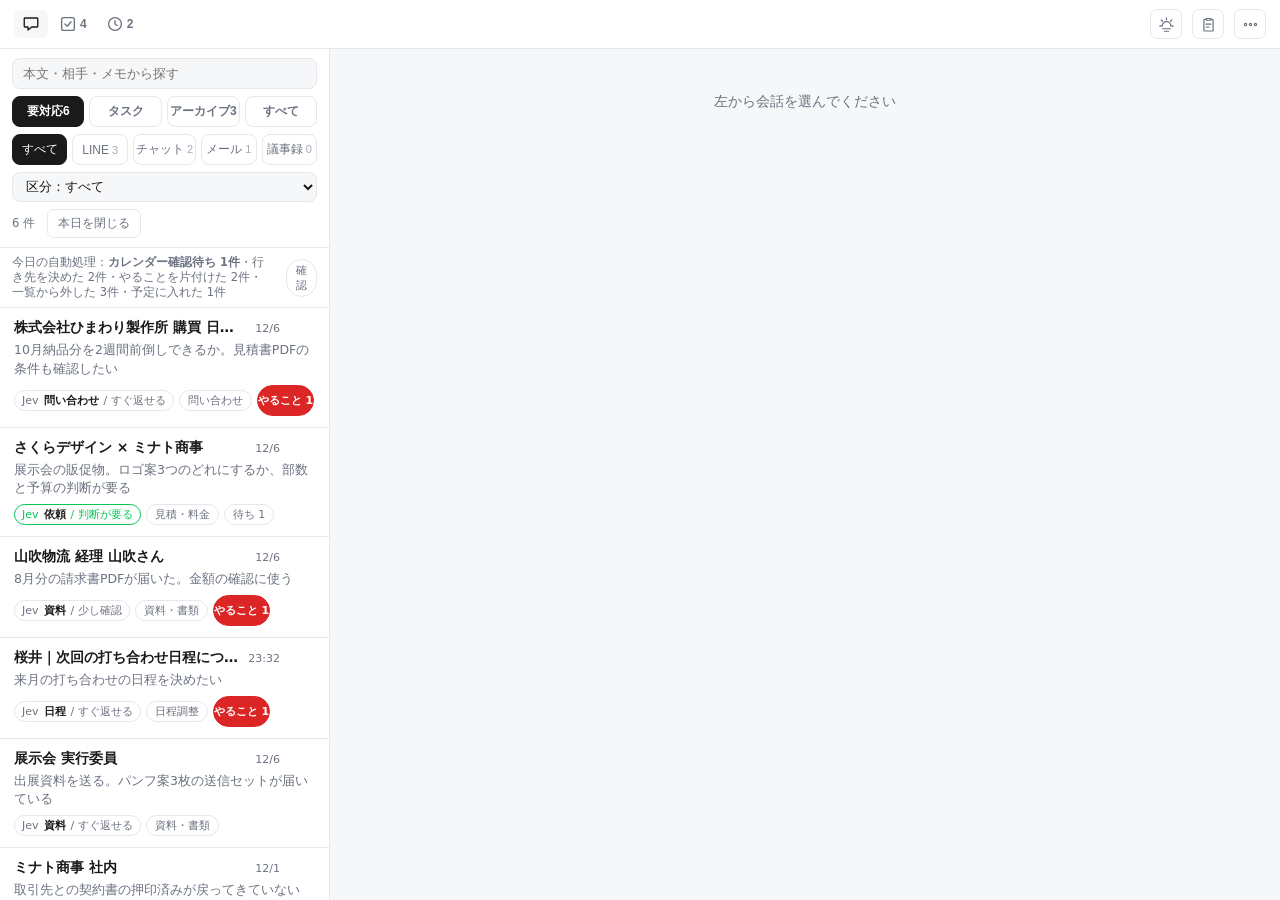
==== demo/index.html @ 034a71b0 "これほし LP：初版（AI時代の連絡大爆発／あるある／3つの動作／カスタマイズ／価格／公式LINE） Co-Authored-By: Claude Fable 5.1 <noreply@anthrop" ====
<!doctype html>
<html lang="ja"><head>
<meta charset="utf-8"><meta name="viewport" content="width=device-width,initial-scale=1">
<title>受信箱（見本・架空のデータ）</title>
<style>
  :root {
    color-scheme: light;
    --bg:#f6f7f9; --card:#fff; --fg:#1a1a1a; --muted:#6b7280; --line:#e5e7eb;
    --accent:#06c755; --warn:#dc2626; --in:#fff; --out:#dcf7c5;
  }
  @media (prefers-color-scheme: never-xyz) {
    :root { --bg:#16181d; --card:#1e2128; --fg:#e8eaed; --muted:#9aa0a6; --line:#2e323a;
            --in:#2a2e36; --out:#2c4a30; }
  }
  * { box-sizing:border-box; }
  body { margin:0; height:100dvh; display:flex; flex-direction:column; overflow:hidden;
         background:var(--bg); color:var(--fg);
         font-family:system-ui,-apple-system,"Hiragino Kaku Gothic ProN","Yu Gothic UI",sans-serif; font-size:14px; }

  header { display:flex; align-items:center; gap:10px; padding:9px 14px; border-bottom:1px solid var(--line);
           background:var(--card); flex-shrink:0; }
  header h1 { font-size:15px; margin:0; font-weight:700; }
  header nav { display:flex; gap:3px; }
  header nav button { border:0; background:transparent; color:var(--muted); padding:5px 8px; border-radius:7px;
                      cursor:pointer; font-size:12px; font-weight:700; display:inline-flex; align-items:center; gap:3px; }
  header nav button svg { width:18px; height:18px; fill:none; stroke:currentColor; stroke-width:1.8;
                          stroke-linecap:round; stroke-linejoin:round; }
  header nav .navn:empty { display:none; }
  header nav button.on { background:var(--bg); color:var(--fg); }
  header .sp { flex:1; }
  .mini { border:1px solid var(--line); background:transparent; color:var(--muted); padding:5px 10px;
          border-radius:7px; cursor:pointer; font-size:12px; }

  /* 見出しの並び。幅が足りないと文字が縦積みになって読めなくなるので、
     折り返しを止め、右側の道具はアイコンだけにしてある。名前は title で出る。 */
  header nav button, header > .mini { white-space:nowrap; flex-shrink:0; }
  .mini.ico { padding:0; width:32px; height:30px; display:inline-flex; align-items:center; justify-content:center; }
  .mini.ico svg { width:17px; height:17px; fill:none; stroke:currentColor;
                  stroke-width:1.7; stroke-linecap:round; stroke-linejoin:round; }
  .mini.ico:hover { color:var(--fg); border-color:var(--fg); }
  .mini.ico:disabled { opacity:.45; cursor:default; }
  .mini.ico.busy svg { animation:spin 1s linear infinite; }
  @keyframes spin { to { transform:rotate(360deg); } }

  /* minmax(0,1fr) にしないと、長いグループ名のぶんだけ右の列が広がり、
     送信ボタンが画面の外へ押し出される。1fr の既定は min-width:auto。 */
  main { flex:1; display:grid; grid-template-columns:330px minmax(0, 1fr); min-height:0; }
  @media (max-width:820px) {
    main { grid-template-columns:1fr; }
    main.viewing #list { display:none; }
    main:not(.viewing) #detail { display:none; }
  }

  #list { border-right:1px solid var(--line); overflow-y:auto; background:var(--card); }
  .filters { padding:9px 12px; border-bottom:1px solid var(--line); position:sticky; top:0;
             background:var(--card); z-index:2; }
  .states { display:flex; gap:5px; }
  .states button { flex:1; border:1px solid var(--line); background:transparent; color:var(--muted);
                   font-size:12px; padding:6px 2px; border-radius:8px; cursor:pointer; font-weight:600;
                   white-space:nowrap; }
  .states button.on { background:var(--fg); color:var(--card); border-color:var(--fg); }
  /* 経路の絞り込み。LINEを見たいときにメールが挟まらないように。
     0件の経路は出さない。押せるのに何も起きないボタンは邪魔なだけ。 */
  .states.chan { margin-top:7px; }
  .states.chan button { font-weight:500; font-size:12px; }
  .states.chan button .n { opacity:.6; margin-left:3px; font-size:11px; }
  .filters input.q { width:100%; margin-bottom:7px; padding:7px 10px; font-size:13px;
                     border:1px solid var(--line); border-radius:8px;
                     background:var(--bg); color:var(--fg); }
  /* 探した結果。会話ではなく「見つかった行」を並べる。
     どの会話の、いつの発言かが分かれば、あとは開けばよい。 */
  .hit { padding:9px 12px; border-bottom:1px solid var(--line); cursor:pointer; }
  .hit:hover { background:var(--bg); }
  .hit .top { display:flex; gap:8px; align-items:baseline; }
  .hit .top b { font-size:13px; flex:1; overflow:hidden; text-overflow:ellipsis; white-space:nowrap; }
  .hit .top .when { color:var(--muted); font-size:11px; flex-shrink:0; }
  .hit .body { color:var(--muted); font-size:12px; line-height:1.55; margin-top:3px;
               display:-webkit-box; -webkit-line-clamp:2; -webkit-box-orient:vertical; overflow:hidden; }
  .hit mark { background:var(--warn); color:#fff; border-radius:3px; padding:0 2px; }

  .filters select { width:100%; margin-top:7px; padding:6px 9px; font-size:12.5px; border:1px solid var(--line);
                    border-radius:8px; background:var(--bg); color:var(--fg); }
  .count { margin-top:7px; font-size:11.5px; color:var(--muted); }

  .thread { padding:11px 14px; border-bottom:1px solid var(--line); cursor:pointer; }
  .thread:hover { background:var(--bg); }
  .thread.on { background:var(--bg); box-shadow:inset 3px 0 0 var(--accent); }
  .thread .top { display:flex; align-items:baseline; gap:8px; }
  .alias { font-size:10px; color:var(--muted); border:1px solid var(--line); border-radius:4px; padding:0 3px; margin-left:5px; }
  .thread .name { font-weight:700; flex:1; overflow:hidden; text-overflow:ellipsis; white-space:nowrap; }
  .thread .when { color:var(--muted); font-size:11px; flex-shrink:0; }
  .thread .sum { color:var(--muted); margin-top:3px; font-size:12.5px; line-height:1.5;
                 display:-webkit-box; -webkit-line-clamp:2; -webkit-box-orient:vertical; overflow:hidden; }
  .thread .tags { display:flex; gap:5px; margin-top:6px; align-items:center; flex-wrap:wrap; }
  .tag { font-size:11px; padding:2px 8px; border-radius:99px; border:1px solid var(--line); color:var(--muted);
         white-space:nowrap; flex-shrink:0; }
  .tag.task { background:var(--warn); color:#fff; border-color:var(--warn); font-weight:700; }
  .tag.who { color:var(--fg); border-color:var(--accent); }
  .gf { position:relative; display:inline-block; }
  .gfbox { position:absolute; z-index:30; top:100%; left:0; margin-top:4px; width:320px; max-width:80vw;
           background:var(--card); border:1px solid var(--line); border-radius:8px;
           box-shadow:0 6px 20px rgba(0,0,0,.14); padding:8px; }
  .gfbox input[type=text] { width:100%; margin-bottom:6px; box-sizing:border-box; }
  .gflist { max-height:320px; overflow:auto; }
  .gfi { display:flex; gap:6px; align-items:center; padding:3px 2px; font-size:13px; cursor:pointer; }
  .gfi span:first-of-type { flex:1; min-width:0; overflow:hidden; text-overflow:ellipsis; white-space:nowrap; }
  .gfi .n { color:var(--muted); font-size:11px; }
  .gfall { border-bottom:1px solid var(--line); margin-bottom:4px; padding-bottom:6px; }
  .tag.done { opacity:.5; }

  #detail { display:flex; flex-direction:column; min-height:0; min-width:0; overflow:hidden; }
  .dhead { padding:9px 14px; border-bottom:1px solid var(--line); background:var(--card); display:flex;
           align-items:center; gap:9px; flex-shrink:0; }
  .dhead .back { display:none; }
  @media (max-width:820px) { .dhead .back { display:block; } }
  /* flex の子は既定で中身より狭くならない。min-width:0 がないと ellipsis が効かない。 */
  .dhead b { font-size:15px; overflow:hidden; text-overflow:ellipsis; white-space:nowrap;
             min-width:0; flex:0 1 auto; }
  .dhead .sp { flex:1; }

  #msgs { flex:1; overflow-y:auto; padding:16px; display:flex; flex-direction:column; gap:9px; }
  .msg { max-width:min(560px, 80%); padding:9px 13px; border-radius:14px; line-height:1.65; white-space:pre-wrap;
         font-size:var(--msgfs, 15px);
         word-break:break-word; }
  .msg.in { background:var(--in); border:1px solid var(--line); align-self:flex-start; border-bottom-left-radius:4px; }
  .msg.out { background:var(--out); align-self:flex-end; border-bottom-right-radius:4px; }
  .msg img { max-width:100%; border-radius:8px; display:block; margin-bottom:5px; }
  .meta { font-size:10.5px; color:var(--muted); margin-top:4px; }
  .filecard { display:flex; gap:7px; margin-top:7px; flex-wrap:wrap; }

  .sit { border-bottom:1px solid var(--line); background:var(--card); flex-shrink:0; }
  .sit > summary { list-style:none; cursor:pointer; display:flex; align-items:center; gap:8px; flex-wrap:nowrap;
                   padding:5px 14px; font-size:11.5px; color:var(--muted); overflow:hidden; white-space:nowrap; }
  .sit > summary::-webkit-details-marker { display:none; }
  .sit .sitk { font-weight:700; color:var(--fg); }
  .sit .sitv { overflow:hidden; text-overflow:ellipsis; }
  .sit .sitmore { margin-left:auto; color:var(--accent); }
  .sit[open] .sitmore { visibility:hidden; }
  .sit .routebar, .sit .leadbar, .sit .dest { border-top:1px solid var(--line); }
  .panel { border-top:1px solid var(--line); background:var(--card); padding:6px 12px;
           flex-shrink:0; min-width:0; }
  .tabs { display:flex; gap:2px; margin-bottom:5px; }
  .tabs button { border:0; background:transparent; color:var(--muted); font-size:12px; font-weight:600;
                 padding:3px 9px; border-radius:6px; cursor:pointer; }
  .tabs button.on { background:var(--bg); color:var(--fg); }

  textarea { width:100%; min-height:60px; padding:8px 10px; font-size:14px; font-family:inherit; resize:vertical;
             border:1px solid var(--line); border-radius:9px; background:var(--bg); color:var(--fg); line-height:1.65; }
  input[type=text] { flex:1; min-width:140px; padding:8px 11px; font-size:14px; border:1px solid var(--line);
                     border-radius:8px; background:var(--bg); color:var(--fg); }
  .row { display:flex; gap:7px; align-items:center; flex-wrap:wrap; }
  .row.main { margin-top:5px; }
  .row.main .sp { flex:1; }
  button.act { border:1px solid var(--line); background:var(--bg); color:var(--fg); padding:8px 13px;
               border-radius:8px; cursor:pointer; font-size:13px; font-weight:600; }
  button.act.on { background:var(--fg); color:var(--card); border-color:var(--fg); }
  button.go { background:var(--accent); color:#fff; border-color:var(--accent); }
  button.act:disabled { opacity:.5; cursor:default; }

  /* 返信の道具。文字で並べると本文欄が押し潰されるのでアイコンにする。
     送信だけは文字のまま残す。押すと取り消せない唯一のボタンなので、
     アイコンにして間違って押させるわけにはいかない。 */
  button.act.ico { padding:5px; width:30px; height:30px; display:inline-flex; align-items:center; justify-content:center; }
  button.act.ico svg { width:15px; height:15px; fill:none; stroke:currentColor;
                       stroke-width:1.7; stroke-linecap:round; stroke-linejoin:round; }
  button.act.ico.on svg { stroke:var(--card); }

  .drawer { display:none; margin-top:8px; padding:9px; border:1px solid var(--line); border-radius:9px;
            background:var(--bg); }
  .drawer.open { display:block; }
  .emoji { display:flex; gap:2px; flex-wrap:wrap; }
  .emoji button { border:0; background:transparent; font-size:20px; line-height:1; padding:4px 5px;
                  border-radius:6px; cursor:pointer; }
  .emoji button:hover { background:var(--card); }
  .keep { margin-top:9px; padding:9px 11px; border:1px solid var(--line); border-radius:9px;
          background:var(--bg); font-size:13px; }
  .keep b { display:block; margin-bottom:5px; }
  .keep .q { color:var(--muted); margin-bottom:7px; word-break:break-all; }
  .ask { position:fixed; inset:0; background:rgba(0,0,0,.45); display:flex;
         align-items:center; justify-content:center; padding:18px; z-index:60; }
  .askbox { background:var(--card); border:1px solid var(--line); border-radius:12px;
            padding:16px; max-width:420px; width:100%; }
  .askbox p { margin:0 0 13px; white-space:pre-wrap; line-height:1.6; }
  .askbox .row { justify-content:flex-end; }
  .askbox .fills { display:flex; flex-direction:column; gap:8px; margin:0 0 12px; }
  .askbox .fill { font-size:12px; color:var(--muted); display:flex; flex-direction:column; gap:3px; }
  .askbox .fill input { font-size:14px; padding:6px 8px; border:1px solid var(--line); border-radius:6px;
                        background:var(--bg); color:var(--fg); }
  .dg h3 { font-size:13px; color:var(--muted); margin:16px 0 7px; font-weight:600; }
  .dg .lead { font-size:15px; line-height:1.7; padding:12px 14px; border-radius:9px;
              background:var(--bg); border-left:3px solid var(--accent); }
  .dg .row2 { display:flex; gap:9px; align-items:flex-start; padding:8px 0;
              border-bottom:1px solid var(--line); }
  .dg .due { flex-shrink:0; font-size:11px; padding:1px 7px; border-radius:999px;
             border:1px solid var(--line); color:var(--muted); margin-top:2px; min-width:66px; text-align:center; }
  .dg .due.over { border-color:#d33; color:#d33; font-weight:600; }
  .dg .who { font-weight:600; }
  .dg .what { color:var(--muted); font-size:13px; }
  /* 振り分けの帯。タブを切り替えても見えるよう、やりとりの上に置く。
     Jevが何と見て、どのモデルで用意したのか（あるいは、なぜ用意しなかったのか）。 */
  .routebar { display:flex; align-items:center; gap:8px; flex-wrap:wrap;
              padding:7px 14px; border-bottom:1px solid var(--line);
              background:var(--card); font-size:11.5px; color:var(--muted); flex-shrink:0; }
  .routebar .arrow { opacity:.5; }

  .prep { margin:0 0 10px; padding:10px 12px; border:1px solid var(--line);
          border-left:3px solid var(--accent); border-radius:8px; background:var(--bg); font-size:13px; }
  .prep .head { font-size:11px; color:var(--muted); margin-bottom:6px; }
  /* 外から届いた送信セット。送る前に、全部がここで見える。 */
  .pset { margin:0 0 10px; padding:12px; border:2px solid var(--go, #06c755); border-radius:12px; background:var(--card); }
  .pset .head { font-weight:700; margin-bottom:2px; }
  .pset .sub { font-size:12px; color:var(--muted); margin-bottom:9px; }
  .pset .it { display:flex; gap:9px; align-items:flex-start; padding:8px 0; border-top:1px dashed var(--line); }
  .pset .no { flex:0 0 22px; height:22px; border-radius:50%; background:var(--line); display:grid; place-items:center; font-size:12px; font-weight:700; }
  .pset .it.sent { opacity:.55; } .pset .it.failed .no { background:#e5484d; color:#fff; }
  .pset .st { font-size:11px; color:var(--muted); margin-left:auto; white-space:nowrap; }
  .pset textarea { width:100%; min-height:96px; height:96px; }
  .pset .big { max-height:132px; max-width:100%; border-radius:8px; border:1px solid var(--line); display:block; }
  /* 返信の欄は中身に合わせて伸び、外側ははみ出しを切る。カードが画面より高いと
     下のファイルと送信ボタンが見えなくなるので、カードの中で流し、ボタンは下に貼り付ける。 */
  .pset { max-height:56vh; overflow-y:auto; padding-bottom:0; }
  .pset .files { display:flex; flex-wrap:wrap; gap:10px; padding:8px 0; border-top:1px dashed var(--line); }
  .pset .fi { width:104px; } .pset .fi.sent { opacity:.55; } .pset .fi.failed .no { background:#e5484d; color:#fff; }
  .pset .fi .cap { display:flex; align-items:center; gap:6px; margin-bottom:4px; }
  .pset .fi .sub { word-break:break-all; font-size:11px; }
  .pset .fi .doc { display:block; padding:14px 6px; border:1px solid var(--line); border-radius:8px; text-align:center; font-size:12px; }
  .pset .foot { display:flex; gap:9px; align-items:center; margin-top:4px; flex-wrap:wrap;
    position:sticky; bottom:0; background:var(--card); padding:9px 0 11px; border-top:1px solid var(--line); }
  .prep .plan { line-height:1.65; }
  .prep .fix { margin-top:7px; }
  .dest { padding:7px 14px 9px; border-bottom:1px solid var(--line); font-size:12.5px; }
  .dest .dhint { margin-bottom:6px; }
  .dest .why { color:var(--muted); margin-left:8px; }
  .dest .dbtns { display:flex; flex-wrap:wrap; gap:6px; }
  .dest .chip, .dform .chip { border:1px solid var(--line); background:var(--card); border-radius:14px;
                  padding:4px 11px; font-size:12px; cursor:pointer; }
  .dest .chip.on, .dform .chip.on { background:var(--fg); color:var(--card); border-color:var(--fg); }
  .dform:empty { display:none; }
  .dform { margin-top:8px; display:flex; flex-direction:column; gap:6px; }
  .dform .row { display:flex; flex-wrap:wrap; gap:6px; align-items:center; }
  .dform input[type=text] { flex:1; min-width:120px; }
  .subtabs { display:flex; flex-wrap:wrap; gap:6px; align-items:center; margin:2px 0 8px; }
  .subtabs .sp { flex:1; }
  .subtabs .chip, .task .chip { border:1px solid var(--line); background:var(--card); border-radius:14px;
                  padding:2px 10px; font-size:11.5px; cursor:pointer; }
  .subtabs .chip.on, .task .chip.on { background:var(--fg); color:var(--card); border-color:var(--fg); }
  .task > span .tag { display:inline-block; width:auto; margin-left:6px; }
  .task .nx { display:inline-flex; gap:6px; margin-left:8px; vertical-align:middle; }
  .task .nx select { padding:1px 4px; font-size:11.5px; }
  .load { margin:2px 0 6px; font-weight:600; }
  .load.over { color:#c62828; }
  .feat { display:flex; gap:10px; align-items:flex-start; padding:10px 0; border-bottom:1px solid var(--line); cursor:pointer; }
  .leadbar { display:flex; flex-wrap:wrap; align-items:center; gap:6px 9px; padding:6px 14px;
             font-size:12px; border-bottom:1px solid var(--line); }
  .leadbar .story { color:var(--muted); flex-basis:100%; }
  .leadbar.ask1 { background:#fff8e1; }
  .leadbar .chip { border:1px solid var(--line); background:var(--bg); border-radius:12px;
                   padding:2px 9px; font-size:11.5px; cursor:pointer; }
  .lnk { border:0; background:transparent; color:var(--accent); cursor:pointer;
         font-size:11.5px; padding:0; text-decoration:underline; }
  .prep .fix > button { border:0; background:transparent; color:var(--muted);
                        font-size:11.5px; cursor:pointer; padding:0; text-decoration:underline; }
  .prep .fixbox { display:none; margin-top:7px; }
  .prep .fixbox.open { display:block; }
  .prep .fixbox textarea { width:100%; min-height:56px; padding:7px 9px; font-size:13px;
                           border:1px solid var(--line); border-radius:8px;
                           background:var(--bg); color:var(--fg); font-family:inherit; line-height:1.6; }
  .prep .tk { display:flex; gap:7px; align-items:flex-start; margin-top:8px; }
  .prep .tk .by { flex-shrink:0; font-size:10px; padding:1px 6px; border-radius:999px;
                  border:1px solid var(--line); color:var(--muted); margin-top:2px; }
  .prep .tk .by.human { border-color:var(--accent); color:var(--accent); }
  .prep .tk .how { color:var(--muted); font-size:12px; }
  /* 判断が要る件の問い。答えると残るメモに入って、次からはその前提で書く。 */
  .ask { margin:0 0 10px; padding:10px 12px; border:1px solid var(--accent);
         border-radius:10px; background:var(--card); }
  .ask .head { font-size:11px; color:var(--accent); margin-bottom:8px; font-weight:700; }
  .ask .q { margin-top:9px; }
  .ask .q:first-of-type { margin-top:0; }
  .ask .q label { display:block; font-size:13px; line-height:1.6; }
  .ask .q .why { color:var(--muted); font-size:11.5px; margin-top:2px; }
  .ask .q input { width:100%; margin-top:5px; padding:6px 9px; font-size:13px;
                  border:1px solid var(--line); border-radius:7px;
                  background:var(--bg); color:var(--fg); }
  .ask .foot { margin-top:10px; display:flex; align-items:center; gap:9px; }
  .ask .foot .hint { margin:0; }
  /* 一覧から直接アーカイブする。会話を開かないと押せないのでは、
     溜まったものを片付けるのに使えない。 */
  .thread .arch { border:0; background:transparent; color:var(--muted); cursor:pointer;
                  padding:2px 4px; margin-left:4px; border-radius:6px; line-height:0;
                  opacity:0; transition:opacity .12s; flex-shrink:0; align-self:center; }
  .thread:hover .arch, .thread .arch:focus { opacity:.75; }
  .thread .arch:hover { opacity:1; background:var(--bg); color:var(--fg); }
  .thread .arch svg { width:15px; height:15px; fill:none; stroke:currentColor;
                      stroke-width:1.7; stroke-linecap:round; stroke-linejoin:round; }
  @media (hover: none) { .thread .arch { opacity:.6; } }
  /* 直され方から出てきた、きまりの候補。自動では入れない。 */
  .cand { border:1px solid var(--line); border-radius:10px; padding:10px 12px; margin-bottom:10px; }
  .cand .head { font-size:11px; color:var(--muted); margin-bottom:8px; font-weight:700; }
  .cand .r { display:flex; gap:9px; align-items:flex-start; padding:7px 0;
             border-top:1px solid var(--line); }
  .cand .r:first-of-type { border-top:0; }
  .cand .r .txt { flex:1; min-width:0; line-height:1.6; font-size:13px; }
  .cand .r .txt .why { color:var(--muted); font-size:11.5px; margin-top:2px; }
  /* 今日、自動で外したもの。隠した事実そのものを見せる場所。 */
  .quiet.warn { background:#fff4e5; color:#8a4b00; }
  .calnote { padding:5px 14px; font-size:12px; background:var(--card); border-bottom:1px solid var(--line); color:var(--muted); }
  .calnote b { color:var(--fg); }
  .quiet { padding:7px 12px; border-bottom:1px solid var(--line); background:var(--card);
           font-size:11.5px; color:var(--muted); display:flex; align-items:center; gap:8px; }
  .quiet button { border:1px solid var(--line); background:transparent; color:var(--muted);
                  font-size:11px; padding:3px 9px; border-radius:99px; cursor:pointer; }
  .quiet button:hover { color:var(--fg); border-color:var(--fg); }
  .qlist { padding:4px 12px 10px; border-bottom:1px solid var(--line); background:var(--card); }
  .qlist .q { display:flex; gap:8px; align-items:flex-start; padding:6px 0;
              border-top:1px solid var(--line); }
  .qlist .q:first-child { border-top:0; }
  .qlist .q .t { flex:1; min-width:0; font-size:12px; line-height:1.5; }
  .qlist .q .t b { font-weight:700; }
  .qlist .q .t span { color:var(--muted); display:block; overflow:hidden;
                      text-overflow:ellipsis; white-space:nowrap; }
  .jev { display:inline-flex; align-items:center; gap:5px; font-size:11px; padding:2px 7px;
         border-radius:999px; border:1px solid var(--line); color:var(--muted); }
  .jev b { color:var(--fg); font-weight:600; }
  .jev.heavy { border-color:var(--accent); color:var(--accent); }
  .thumb { max-height:56px; max-width:110px; border-radius:6px; border:1px solid var(--line);
           vertical-align:middle; margin-right:6px; }
  .pasting { outline:2px dashed var(--accent); outline-offset:2px; }
  .chips { display:flex; gap:5px; flex-wrap:wrap; align-items:center; }
  .chips button { border:1px solid var(--line); background:transparent; color:var(--muted); font-size:12px;
                  padding:3px 10px; border-radius:99px; cursor:pointer; }
  .chips button.on { background:var(--accent); color:#fff; border-color:var(--accent); }
  /* 送信セットのメンション。押すと緑になる（付いている）。色が変わらず押せていないように見えていた（2026-09-23） */
  .pset .chip { border:1px solid var(--line); background:var(--card); color:var(--muted); border-radius:14px;
                padding:3px 10px; font-size:12px; cursor:pointer; }
  .pset .chip.on { background:var(--accent); color:#fff; border-color:var(--accent); font-weight:700; }
  .lbl { font-size:11.5px; color:var(--muted); }

  .report { margin-top:8px; padding:9px 11px; border:1px solid var(--line); border-radius:9px;
             background:var(--card); font-size:13px; line-height:1.65; white-space:pre-wrap; display:none; }
  .report.show { display:block; }
  .opts { display:flex; flex-direction:column; gap:7px; margin-top:8px; }
  .opt { border:1px solid var(--line); border-radius:9px; padding:9px 11px; background:var(--card);
         cursor:pointer; }
  .opt:hover { border-color:var(--accent); }
  .opt .label { font-size:11.5px; font-weight:700; color:var(--accent); margin-bottom:4px; }
  .opt .text { font-size:13px; line-height:1.6; white-space:pre-wrap; color:var(--fg); }
  .tones { display:flex; gap:5px; flex-wrap:wrap; margin-top:7px; align-items:center; }
  .tones button { border:1px solid var(--line); background:transparent; color:var(--muted); font-size:12px;
                  padding:4px 11px; border-radius:99px; cursor:pointer; }
  .tones button:hover { border-color:var(--fg); color:var(--fg); }
  .tones button:disabled { opacity:.45; cursor:default; }
  .hint { color:var(--muted); font-size:11px; margin-top:4px; }
  .hint.oneline { white-space:nowrap; overflow:hidden; text-overflow:ellipsis; }
  .panel .row.main button.act:not(.ico) { padding:6px 11px; font-size:12.5px; }
  .empty { color:var(--muted); padding:44px 20px; text-align:center; }
  .task { display:flex; gap:9px; align-items:flex-start; padding:7px 0; border-bottom:1px solid var(--line); }
  .task.done span { text-decoration:line-through; color:var(--muted); }
  .task .x { margin-left:auto; border:0; background:transparent; color:var(--muted); cursor:pointer; font-size:15px; }
  .tasklist { max-height:210px; overflow-y:auto; }

  header h1, header nav button { white-space:nowrap; }
  #toast { position:fixed; left:50%; bottom:22px; transform:translateX(-50%); background:var(--fg);
           color:var(--card); padding:10px 16px; border-radius:10px; font-size:13px; display:none;
           align-items:center; gap:12px; z-index:50; box-shadow:0 4px 16px rgba(0,0,0,.2); max-width:90vw; }
  #toast.show { display:flex; }
  /* ヘッダーの「その他」。毎日使わないものはここへ（2026-09-23） */
  .more { position:relative; }
  .morebox { display:none; position:absolute; right:0; top:100%; margin-top:6px; z-index:40; min-width:230px;
             background:var(--card); border:1px solid var(--line); border-radius:10px; padding:6px;
             box-shadow:0 8px 24px rgba(0,0,0,.16); }
  .more.open .morebox { display:block; }
  .morebox .mini.ico { display:flex; width:100%; align-items:center; gap:10px; justify-content:flex-start;
                       border:0; background:transparent; padding:8px 10px; border-radius:8px; text-decoration:none; color:var(--fg); }
  .morebox .mini.ico:hover { background:var(--bg); }
  .qh { font-size:11px; color:var(--muted); font-weight:700; padding:8px 12px 2px; }
  .dmore > summary { list-style:none; cursor:pointer; font-size:12px; color:var(--muted); margin:4px 0; }
  .dmore > summary::-webkit-details-marker { display:none; }
  .morebox .mini.ico svg { flex-shrink:0; }
  .ml { font-size:13px; white-space:nowrap; }
  /* 会話の設定（事業・主担当・別名）。毎回変えるものではないので、たたむ */
  .thset { position:relative; }
  .thset > summary { list-style:none; cursor:pointer; }
  .thset > summary::-webkit-details-marker { display:none; }
  .thsetbox { position:absolute; right:0; top:100%; margin-top:6px; z-index:40; width:280px; max-width:85vw;
              background:var(--card); border:1px solid var(--line); border-radius:10px; padding:10px;
              box-shadow:0 8px 24px rgba(0,0,0,.16); display:flex; flex-direction:column; gap:8px; }
  .thsetbox label { font-size:12px; color:var(--muted); display:flex; flex-direction:column; gap:3px; }
  .thsetbox select, .thsetbox button { width:100%; }
  #toast button { border:0; background:transparent; color:var(--accent); font-weight:700; cursor:pointer;
                  font-size:13px; padding:0; }
</style>
<style id="demo-patch">
  /* 返信パネルの中にある「これが決まれば書けます」だけ、覆いの指定を打ち消す */
  #panelBody .ask { position:static; inset:auto; display:block; z-index:auto;
                    padding:10px 12px; background:var(--card); }
</style>
</head>
<body>
<header>
  <nav>
    <button id="tabInbox" class="on" title="やりとり" aria-label="やりとり">
      <svg viewBox="0 0 24 24"><path d="M20 4H4a1 1 0 0 0-1 1v10a1 1 0 0 0 1 1h4v4l5-4h7a1 1 0 0 0 1-1V5a1 1 0 0 0-1-1z"/></svg></button>
    <button id="tabTasks" title="やること（自分）" aria-label="やること">
      <svg viewBox="0 0 24 24"><rect x="3.5" y="3.5" width="17" height="17" rx="2.5"/><path d="m8 12 3 3 5-6"/></svg><span id="taskCount" class="navn"></span></button>
    <button id="tabWaits" title="やってもらうこと（相手待ち）" aria-label="やってもらうこと">
      <svg viewBox="0 0 24 24"><circle cx="12" cy="12" r="8.5"/><path d="M12 7.5V12l3 2"/></svg><span id="waitCount" class="navn"></span></button>
  </nav>
  <div class="sp"></div>
  <button class="mini ico" id="digest" title="今日のダイジェスト — 未対応・約束・期限を1枚にまとめる" aria-label="ダイジェスト">
    <svg viewBox="0 0 24 24"><path d="M12 2.5v2.5M4.6 5.6l1.8 1.8M2.5 14H5M19 14h2.5M17.6 7.4l1.8-1.8M6 14a6 6 0 0 1 12 0M6.5 18h11M9 21.5h6"/></svg></button>
  <button class="mini ico" id="paste" title="貼って下書き — 繋いでいないチャネルの本文から案を作る" aria-label="貼って下書き">
    <svg viewBox="0 0 24 24"><path d="M9 3.5h6v2.5H9z"/><path d="M15 4.8h2.5a1 1 0 0 1 1 1v14.4a1 1 0 0 1-1 1H6.5a1 1 0 0 1-1-1V5.8a1 1 0 0 1 1-1H9"/><path d="M8.5 11.5h7M8.5 15.5h4.5"/></svg></button>
  <div class="more" id="more">
  <button class="mini ico" id="moreBtn" title="その他（取り込み・設定・接続確認）" aria-label="その他">
    <svg viewBox="0 0 24 24"><circle cx="5" cy="12" r="1.6"/><circle cx="12" cy="12" r="1.6"/><circle cx="19" cy="12" r="1.6"/></svg></button>
  <div class="morebox" id="moreBox">
  <button class="mini ico" id="gsweep" title="メール・議事録をいま取りに行く（返していないメールと、新しい議事録）" aria-label="メール・議事録">
    <svg viewBox="0 0 24 24"><path d="M3 6.5h18v11H3z"/><path d="m3 7.5 9 6 9-6"/></svg><span class="ml">メール・議事録をいま取り込む</span></button>
  <button class="mini ico" id="sweep" title="チャットワークをいま巡回する（自分宛てのTOに返していないもの）" aria-label="CW巡回">
    <svg viewBox="0 0 24 24"><path d="M20 4H4a1 1 0 0 0-1 1v9a1 1 0 0 0 1 1h3v4.5L12.5 15H20a1 1 0 0 0 1-1V5a1 1 0 0 0-1-1z"/><path d="M7.5 9.5h9"/></svg><span class="ml">チャットワークをいま巡回</span></button>
  <button class="mini ico" id="houseNote" title="きまり — 書き方の作法（共通と事業ごと）" aria-label="きまり">
    <svg viewBox="0 0 24 24"><path d="M4.5 5A2.5 2.5 0 0 1 7 2.5h12.5v16H7A2.5 2.5 0 0 0 4.5 21z"/><path d="M8 7h8M8 11h6"/></svg><span class="ml">きまり（書き方）</span></button>
  <button class="mini ico" id="accounts" title="事業 — 受信箱の仕切りと、それぞれの文面" aria-label="事業">
    <svg viewBox="0 0 24 24"><path d="M3 21h18"/><path d="M5.5 21V5a1 1 0 0 1 1-1h6a1 1 0 0 1 1 1v16"/><path d="M13.5 21V10.5h4a1 1 0 0 1 1 1V21"/><path d="M8 8h2M8 12h2M8 16h2"/></svg><span class="ml">事業</span></button>
  <button class="mini ico" id="featuresBtn" title="機能 — 使う機能を選ぶ（保留・まとめ処理など）" aria-label="機能">
    <svg viewBox="0 0 24 24"><path d="M4 6h10M18 6h2M4 12h4M12 12h8M4 18h12M20 18h0"/><circle cx="16" cy="6" r="2"/><circle cx="10" cy="12" r="2"/><circle cx="18" cy="18" r="2"/></svg><span class="ml">機能</span></button>
  <button class="mini ico" id="fontBtn" title="やりとりの文字の大きさ（押すたびに5段階で切り替え）" aria-label="文字の大きさ">
    <svg viewBox="0 0 24 24"><path d="M3 19 8 6l5 13M4.8 14.5h6.4"/><path d="M14.5 19l3.5-9 3.5 9M15.6 16.2h4.8"/></svg><span class="ml">文字の大きさ</span></button>
  <button class="mini ico" id="selftest" title="接続確認 — LINE・Claude・チャットワーク・Googleが繋がっているか" aria-label="接続確認">
    <svg viewBox="0 0 24 24"><path d="M3 12h4l2.5-7 4.5 14 2.5-7h4.5"/></svg><span class="ml">接続確認</span></button>
  <a href="/inbox/logout" class="mini ico" title="ログアウト" aria-label="ログアウト">
    <svg viewBox="0 0 24 24"><path d="M9.5 21H5.5a2 2 0 0 1-2-2V5a2 2 0 0 1 2-2h4"/><path d="m16 16.5 4.5-4.5L16 7.5"/><path d="M20.5 12h-11"/></svg><span class="ml">ログアウト</span></a>
  </div></div>
</header>

<main id="main">
  <section id="list">
    <div class="filters">
      <input type="search" class="q" id="q" placeholder="本文・相手・メモから探す">
      <div class="states" id="states"></div>
      <div class="states chan" id="channels"></div>
      <select id="account" style="display:none"></select>
      <select id="category"></select>
      <div class="count" id="count"></div>
    </div>
    <div class="quiet warn" id="healthbar" style="display:none"></div>
    <div class="quiet" id="autobar" style="display:none"></div>
    <div class="qlist" id="autolist" style="display:none"></div>
    <div id="threads"></div>
  </section>
  <section id="detail"><div class="empty">左から会話を選んでください</div></section>
</main>

<div id="toast"><span id="toastText"></span><button id="toastAct" style="display:none"></button></div>

<script src="demo-data.js"></script>
<script src="demo-stub.js"></script>
<script>
var CFG = {"owner":"湊","aliases":[],"staff":["内田 千尋"]};
// 本人（とその別名）かどうか。担当の候補から外すのに使う。
function isMe(name) {
  if (!name) return false;
  if (CFG.owner && name.indexOf(CFG.owner) >= 0) return true;
  return CFG.aliases.indexOf(name) >= 0;
}
var $ = function (s, r) { return (r || document).querySelector(s); };
var state = { threads: [], tasks: [], categories: [], tones: [], accounts: [], account: "",
              status: "todo", taskSide: "mine", category: "", channel: "", current: null, hits: null,
              tab: "inbox", panel: "reply", drawer: "" };

function esc(s) {
  return String(s == null ? "" : s).replace(/[&<>"']/g, function (c) {
    return { "&": "&amp;", "<": "&lt;", ">": "&gt;", '"': "&quot;", "'": "&#39;" }[c];
  });
}
function when(ms) {
  var d = new Date(ms), now = new Date();
  return d.toDateString() === now.toDateString()
    ? d.toLocaleTimeString("ja-JP", { hour: "2-digit", minute: "2-digit" })
    : d.toLocaleDateString("ja-JP", { month: "numeric", day: "numeric" });
}

var toastTimer = null;
function toast(text, actionLabel, action) {
  $("#toastText").textContent = text;
  var b = $("#toastAct");
  if (actionLabel) {
    b.textContent = actionLabel; b.style.display = "";
    b.onclick = function () { hideToast(); action(); };
  } else { b.style.display = "none"; }
  $("#toast").classList.add("show");
  clearTimeout(toastTimer);
  toastTimer = setTimeout(hideToast, actionLabel ? 8000 : 3000);
}
function hideToast() { $("#toast").classList.remove("show"); }

// 通信の失敗をここで受け止める。投げっぱなしにすると、呼んだ側の
// 「ボタンを元に戻す」処理まで届かず、押せないまま固まる。実際に固まった。
// 失敗は必ず { error } として返し、null は返さない。
// 確認は画面の中で出す。ブラウザ標準の confirm はこの枠だと表示されず、
// 黙って「いいえ」になる。それで送信が何も起きないまま止まった。
function ask(msg, okLabel) {
  return new Promise(function (resolve) {
    var w = document.createElement("div");
    w.className = "ask";
    w.innerHTML = '<div class="askbox"><p></p><div class="row">'
      + '<button class="act" data-no>やめる</button>'
      + '<button class="act go" data-yes></button></div></div>';
    w.querySelector("p").textContent = msg;
    w.querySelector("[data-yes]").textContent = okLabel || "このまま進める";
    w.onclick = function (ev) {
      if (ev.target.closest("[data-yes]")) { w.remove(); resolve(true); }
      else if (ev.target.closest("[data-no]") || ev.target === w) { w.remove(); resolve(false); }
    };
    document.body.appendChild(w);
    w.querySelector("[data-yes]").focus();
  });
}

// 空欄を聞いて埋める画面（2026-09-23）。
// ［〇月〇日］のような未記入は、送る直前にここで聞く。止めて戻らせるより早い。
// fields: [{ label, value }]。やめたら null、埋めたら値の配列を返す。
function askFill(msg, fields, okLabel) {
  return new Promise(function (resolve) {
    var w = document.createElement("div");
    w.className = "ask";
    w.innerHTML = '<div class="askbox"><p></p><div class="fills"></div><div class="row">'
      + '<button class="act" data-no>やめる</button>'
      + '<button class="act go" data-yes></button></div></div>';
    w.querySelector("p").textContent = msg;
    w.querySelector("[data-yes]").textContent = okLabel || "埋めて進む";
    var box = w.querySelector(".fills");
    fields.forEach(function (f, i) {
      var lab = document.createElement("label");
      lab.className = "fill";
      lab.textContent = f.label;
      var inp = document.createElement("input");
      inp.type = "text";
      inp.value = f.value || "";
      inp.dataset.i = String(i);
      lab.appendChild(inp);
      box.appendChild(lab);
    });
    function done(ok) {
      var vals = ok ? Array.prototype.map.call(box.querySelectorAll("input"), function (x) { return x.value; }) : null;
      w.remove(); resolve(vals);
    }
    w.onclick = function (ev) {
      if (ev.target.closest("[data-yes]")) done(true);
      else if (ev.target.closest("[data-no]") || ev.target === w) done(false);
    };
    w.addEventListener("keydown", function (ev) {
      if (ev.key === "Enter" && !ev.shiftKey) { ev.preventDefault(); done(true); }
      if (ev.key === "Escape") done(false);
    });
    document.body.appendChild(w);
    var first = box.querySelector("input");
    if (first) first.focus();
  });
}

// 本文の［ ］を順に聞いて埋める。やめたら null。空で進めた欄は［ ］を消す。
async function fillHoles(text) {
  var holes = text.match(/［[^］]*］/g);
  if (!holes) return text;
  var uniq = holes.filter(function (h, i) { return holes.indexOf(h) === i; });
  var vals = await askFill("まだ埋まっていないところがあります。中身を入れてください。"
    + String.fromCharCode(10) + "空のまま進めると、その［ ］は消します。",
    uniq.map(function (h) { return { label: h.slice(1, -1) || "（空欄）", value: "" }; }), "埋めて進む");
  if (!vals) return null;
  var out = text;
  uniq.forEach(function (h, i) { out = out.split(h).join(vals[i].trim()); });
  return out;
}

async function api(path, opts) {
  var o = opts || {};
  o.headers = Object.assign({ "Content-Type": "application/json" }, o.headers || {});
  var r;
  try {
    r = await fetch("/inbox/api" + path, o);
  } catch (e) {
    return { error: "通信できませんでした。電波かネットワークを確かめて、もう一度押してください。" };
  }
  if (r.status === 401) { location.href = "/inbox"; return null; }
  try {
    return await r.json();
  } catch (e) {
    return { error: "サーバーの応答を読めませんでした（" + r.status + "）。もう一度お試しください。" };
  }
}

async function loadList() {
  var d = await api("/threads");
  if (!d || d.error) return;
  state.threads = d.threads; state.tasks = d.tasks; state.categories = d.categories;
  state.tones = d.tones || [];
  state.accounts = d.accounts || [];
  state.features = d.features || {};
  // 見出しの数は自分がやることだけ。やってもらうことまで数えると、自分の残りが分からない。
  var mineN = d.tasks.filter(function (k) { return k.side !== "theirs"; }).length;
  $("#taskCount").textContent = String(mineN);
  var waitN = d.tasks.length - mineN;
  $("#waitCount").textContent = String(waitN);
  renderFilters(); renderList(); renderQuiet(); renderCalBar(); renderOpsBar(); renderHealth();
}

/**
 * 今日、自動で外したものを件数で出す。
 *
 * 自動で隠す以上、何件隠したかが見えていないと、間違って隠しても気づけない。
 * 開けば相手と抜粋が並び、押せば要対応に戻る。
 */
// 取り込みが止まっていないか。静かな日と、止まった日を区別するため（2026-09-23）。
async function renderHealth() {
  var bar = $("#healthbar");
  if (!bar) return;
  var d = await api("/health");
  var warn = (d && d.warn) || [];
  if (!warn.length) { bar.style.display = "none"; return; }
  bar.style.display = "";
  bar.innerHTML = "<span>⚠ " + warn.map(esc).join(" ／ ") + "</span>";
}

// 今日の自動処理。AIが自分で決めたこと・外したことを1本の帯にまとめる（2026-09-23）。
// 別々の帯が3本並んでいて読まれなかった。自動でやるなら、やった事実が見えていないと間違いに気づけない。
// 種類ごとの件数は開かなくても見せ、中で1件ずつ取り消せる。取り込みの異常（healthbar）とは混ぜない。
var OPKIND = { close: "完了にした", move: "やってもらうことへ移した", revise: "書き直した" };
var DESTNAME = { noreply: "返信不要", mine: "自分がやる", assign: "振る", wait: "相手待ち" };
state.auto = { quiet: [], ops: [], cal: [], asks: [], dest: [] };
state.autoOpen = false;
// 自動でカレンダーに入れたもの。入れた事実が見えていないと、間違いに気づけない。
var CAL = null;
async function loadCal() {
  var d = await api("/calendar/auto");
  CAL = (d && d.entries) || [];
  return CAL;
}
function calWhen(e) {
  var wd = "日月火水木金土";
  var d = new Date(e.start + ":00+09:00");
  return (d.getMonth() + 1) + "/" + d.getDate() + "(" + wd.charAt(d.getDay()) + ") "
    + e.start.slice(11, 16) + "〜" + e.end.slice(11, 16);
}
async function undoCal(eventId) {
  if (!(await ask("カレンダーからこの予定を取り消しますか？", "取り消す"))) return;
  var r = await api("/calendar/auto/undo", { method: "POST", body: JSON.stringify({ eventId: eventId }) });
  if (!r || r.error) { toast((r && r.error) || "取り消せませんでした"); return; }
  toast("カレンダーから取り消しました");
  await loadCal(); renderCalBar();
  var n = $("#calNote"); if (n) n.innerHTML = "";
}
var autoTimer = null;
function renderAutoAll() {
  // 一覧を読み直すたびに何度も呼ばれるので、まとめて1回にする。
  clearTimeout(autoTimer);
  autoTimer = setTimeout(fetchAuto, 60);
}
function renderQuiet() { renderAutoAll(); }
function renderOpsBar() { renderAutoAll(); }
function renderCalBar() { renderAutoAll(); }
async function fetchAuto() {
  var day = 24 * 3600000;
  var res = await Promise.all([
    api("/quieted"), api("/task-ops"), loadCal(), api("/calendar/asks"), api("/auto-dest")
  ]);
  state.auto = {
    quiet: (res[0] && res[0].threads) || [],
    ops: ((res[1] && res[1].ops) || []).filter(function (o) { return !o.undone && Date.now() - o.at < day; }),
    cal: (res[2] || []).filter(function (e) { return !e.undone && Date.now() - e.at < 3 * day; }),
    asks: (res[3] && res[3].asks) || [],
    dest: ((res[4] && res[4].ops) || []).filter(function (o) { return !o.undone && Date.now() - o.at < day; })
  };
  drawAuto();
}
function drawAuto() {
  var bar = $("#autobar"), list = $("#autolist");
  if (!bar) return;
  var A = state.auto;
  var parts = [];
  if (A.asks.length) parts.push("<b>カレンダー確認待ち " + A.asks.length + "件</b>");
  if (A.dest.length) parts.push("行き先を決めた " + A.dest.length + "件");
  if (A.ops.length) parts.push("やることを片付けた " + A.ops.length + "件");
  if (A.quiet.length) parts.push("一覧から外した " + A.quiet.length + "件");
  if (A.cal.length) parts.push("予定に入れた " + A.cal.length + "件");
  if (state.status !== "todo" || !parts.length) { bar.style.display = "none"; list.style.display = "none"; return; }
  bar.style.display = "";
  bar.innerHTML = "<span>今日の自動処理：" + parts.join("・") + "</span>"
    + '<div style="flex:1"></div><button id="autoToggle">' + (state.autoOpen ? "閉じる" : "確認") + "</button>";
  $("#autoToggle").onclick = function () { state.autoOpen = !state.autoOpen; drawAuto(); };
  if (!state.autoOpen) { list.style.display = "none"; return; }
  list.style.display = "";
  function sec(title, rows) { return rows ? '<div class="qh">' + title + "</div>" + rows : ""; }
  function row(main, sub, who, btn) {
    return '<div class="q"><div class="t"><b>' + main + "</b><span>" + sub + "</span></div>"
      + '<div class="x">' + who + "</div>" + btn + "</div>";
  }
  list.innerHTML =
    sec("カレンダーに入れるか確認", A.asks.map(function (q, i) {
      return row(esc(q.title), esc(String(q.start || "").replace("T", " ").slice(0, 16)) + (q.missing ? "・" + esc(q.missing) : ""),
        esc(shortName(q.name)), '<button data-ask="' + i + '">確認する</button>');
    }).join(""))
    + sec("AIが行き先を決めたもの", A.dest.map(function (o) {
      return row(esc(DESTNAME[o.kind] || o.kind) + (o.who ? "（" + esc(o.who) + "）" : ""),
        esc(o.task || "") + (o.reason ? "・" + esc(o.reason) : ""),
        esc(shortName(o.thread)), '<button data-dundo="' + esc(o.id) + '">取り消す</button>');
    }).join(""))
    + sec("AIが片付けたやること", A.ops.map(function (o) {
      return row(esc(o.title), esc(OPKIND[o.kind] || o.kind) + (o.newTitle ? " → " + esc(o.newTitle) : "") + "・" + esc(o.why),
        esc(shortName(o.thread)), '<button data-op="' + esc(o.id) + '">取り消す</button>');
    }).join(""))
    + sec("一覧から外したもの（返事が要らないと判断）", A.quiet.map(function (r) {
      return row(esc(shortName(r.name)), esc(CHNAME[r.channel] || r.channel) + "・" + esc(String(r.preview || "").slice(0, 60)),
        "", '<button data-back="' + esc(r.id) + '">対応が必要</button>');
    }).join(""))
    + sec("カレンダーに入れた予定", A.cal.map(function (e) {
      return row(esc(e.title), esc(calWhen(e)) + (e.moved ? "・日時を変更" : ""),
        esc(shortName(e.name)), '<button data-undo="' + esc(e.eventId) + '">取り消す</button>');
    }).join(""));
  list.onclick = async function (ev) {
    var b = ev.target.closest("button"); if (!b) return;
    var r = null;
    if (b.dataset.ask !== undefined) { await calPopup(A.asks[+b.dataset.ask]); return; }
    if (b.dataset.undo) { undoCal(b.dataset.undo); return; }
    b.disabled = true;
    if (b.dataset.dundo) r = await api("/auto-dest/undo", { method: "POST", body: JSON.stringify({ id: b.dataset.dundo }) });
    else if (b.dataset.op) r = await api("/task-ops/undo", { method: "POST", body: JSON.stringify({ id: b.dataset.op }) });
    else if (b.dataset.back) r = await api("/status", { method: "POST", body: JSON.stringify({ id: b.dataset.back, status: "open" }) });
    if (!r || r.error) { b.disabled = false; toast((r && r.error) || "戻せませんでした"); return; }
    toast(b.dataset.back ? "要対応に戻しました" : "取り消しました");
    await loadList();
  };
}

// 日程が決まったら、ポップアップで聞いてから入れる（2026-09-23、黙って入れるのをやめた）。
// ［やめる］で入れない（聞いたものは消える）。日時は直してから入れられる。
state.calAsked = {};
async function calPopup(q) {
  if (!q) return;
  var nl = String.fromCharCode(10);
  var sp = function (v) { return String(v || "").replace("T", " ").slice(0, 16); };
  var noTime = !!q.missing && /T00:00/.test(q.start || "");
  var v = await askFill("日程が決まったようです。カレンダーに入れますか？" + nl
    + "会話：" + shortName(q.name) + nl
    + (q.basis ? "根拠：" + q.basis + nl : "")
    + (q.missing ? "※" + q.missing + "。直してから入れてください。" + nl : "")
    + "入れない場合は［やめる］。",
    [{ label: "件名", value: q.title || "" },
     { label: "開始（例 2026-09-28 15:00）", value: noTime ? sp(q.start).slice(0, 10) + " " : sp(q.start) },
     { label: "終了", value: noTime ? sp(q.end).slice(0, 10) + " " : sp(q.end) },
     { label: "場所・URL", value: q.location || "" }], "カレンダーに入れる");
  if (!v) {
    await api("/calendar/ask?id=" + encodeURIComponent(q.threadId), { method: "DELETE" });
    toast("カレンダーには入れませんでした");
    renderAutoAll();
    return;
  }
  var r = await api("/calendar/ask", { method: "POST", body: JSON.stringify({
    id: q.threadId, title: v[0].trim(), start: v[1], end: v[2], location: v[3].trim() }) });
  if (!r || r.error) { toast((r && r.error) || "入れられませんでした"); return; }
  toast("カレンダーに入れました");
  renderAutoAll();
}
// 置き換えられた書きかけを、あとからでも戻せるようにする。
function renderPrevNote(t) {
  var box = $("#prevNote");
  if (!box) return;
  var raw = null;
  try { raw = localStorage.getItem("prev:" + t.id); } catch (e) {}
  var p = raw ? JSON.parse(raw) : null;
  if (!p || Date.now() - p.at > 24 * 3600000) { box.innerHTML = ""; return; }
  box.innerHTML = '<button class="lnk" id="prevBack">書きかけに戻す</button>';
  $("#prevBack").onclick = function () {
    var now = $("#reply").value;
    $("#reply").value = p.text; renderTones(); $("#reply").focus();
    try { localStorage.setItem("prev:" + t.id, JSON.stringify({ text: now, at: Date.now() })); } catch (e) {}
    renderPrevNote(t);
  };
}

async function renderCalNote(t) {
  var box = $("#calNote");
  if (!box) return;
  // 日程が決まったようなら、会話を開いたとき（送信したあとも含む）にポップアップで聞く。1件につき1回。
  var a = await api("/calendar/ask?id=" + encodeURIComponent(t.id));
  if (a && a.ask) {
    var key = t.id + ":" + a.ask.at;
    box.innerHTML = '<div class="calnote">日程が決まったようです：<b>' + esc(a.ask.title) + "</b> "
      + '<button class="lnk" id="calAskOpen">カレンダーに入れるか確認</button></div>';
    $("#calAskOpen").onclick = function () { calPopup(a.ask).then(function () { renderCalNote(t); }); };
    if (!state.calAsked[key]) { state.calAsked[key] = 1; calPopup(a.ask).then(function () { renderCalNote(t); }); }
    return;
  }
  var rows = CAL || (await loadCal());
  var e = rows.filter(function (x) { return x.threadId === t.id && !x.undone && Date.now() - x.at < 7 * 86400000; })[0];
  if (!e) { box.innerHTML = ""; return; }
  box.innerHTML = '<div class="calnote">カレンダーに' + (e.moved ? "日時を変更して" : "") + "入れました："
    + "<b>" + esc(calWhen(e)) + "</b> " + esc(e.title)
    + ' <button class="lnk" id="calUndo">取り消す</button></div>';
  $("#calUndo").onclick = function () { undoCal(e.eventId); };
}

var CHNAME = { line: "LINE", chatwork: "チャット", gmail: "メール",
               messenger: "メッセンジャー", minutes: "議事録" };

function renderFilters() {
  var states = [["todo", "要対応"], ["task", "タスク"], ["archived", "アーカイブ"], ["all", "すべて"]];
  $("#states").innerHTML = states.map(function (s) {
    var n = s[0] === "todo" ? state.threads.filter(function (t) { return dueWaits(t.id) > 0 || t.status === "open"; }).length
          : s[0] === "archived" ? state.threads.filter(function (t) { return t.status === "done"; }).length : 0;
    return '<button data-s="' + s[0] + '" class="' + (state.status === s[0] ? "on" : "") + '">' + s[1]
      + (n ? '<span class="n">' + n + "</span>" : "") + "</button>";
  }).join("")
    // タスクは自分と他人で分ける。自分のぶんが終われば自分の仕事は終わり。
    // 他人のぶんは念のため進み具合を見る場所。
    + (state.status === "task"
        ? '<div style="grid-column:1/-1;display:flex;gap:6px">'
          + [["mine", "自分", countSide("mine")], ["theirs", "他人", countSide("theirs")]].map(function (x) {
              return '<button data-ts="' + x[0] + '" style="flex:1" class="' + (state.taskSide === x[0] ? "on" : "") + '">'
                + x[1] + '<span class="n">' + x[2] + "</span></button>";
            }).join("")
          + "</div>"
        : "");
  $("#states").onclick = function (e) {
    var ts = e.target.closest("[data-ts]");
    if (ts) { state.taskSide = ts.dataset.ts; renderFilters(); renderList(); return; }
    var b = e.target.closest("[data-s]"); if (!b) return;
    state.status = b.dataset.s; renderFilters(); renderList(); renderQuiet();
  };

  // 経路は、いま受信箱にあるものだけを出す。件数は絞り込み前の全体で数える。
  var CH = [["line", "LINE"], ["chatwork", "チャット"], ["gmail", "メール"],
            ["messenger", "メッセンジャー"], ["minutes", "議事録"]];
  var box = $("#channels");
  // 経路の件数は、いまの欄に出ているものを数える。
  // 欄と数が食い違うと、押しても0件という行き止まりができる。
  var pool = state.threads.filter(function (t) {
    if (state.status === "todo") return dueWaits(t.id) > 0 || t.status === "open";
    if (state.status === "task") return sideTasks(t.id, state.taskSide) > 0;
    // 片付いたものは全部ここ。手で仕舞ったものも、返信して自動で落ちたものも。
    // アーカイブ＝片付けたものを念のため確認する欄。消し込むとここから消える（［すべて］には残る）。
    if (state.status === "archived") return t.status === "done" && !t.hold_until;
    return true;
  });
  // LINE・チャット・メール・議事録は、0件でも出しておく。あるか無いかが一目で分かるように。
  // メッセンジャーは繋いでいないので、入っているときだけ出す。
  var have = CH.filter(function (c) {
    return c[0] !== "messenger" || pool.some(function (t) { return t.channel === c[0]; });
  });
  // 選んだ経路がこの欄に無いなら、絞り込みを解く。
  // 残したままにすると、0件なのに行ごと消えて、
  // なぜ出ないのかも、どう戻すのかも分からなくなる。
  if (state.channel && !have.some(function (c) { return c[0] === state.channel; })) {
    state.channel = "";
  }
  if (have.length) {
    box.style.display = "";
    box.innerHTML = '<button data-c="" class="' + (state.channel ? "" : "on") + '">すべて</button>'
      + have.map(function (c) {
          var n = pool.filter(function (t) { return t.channel === c[0]; }).length;
          return '<button data-c="' + c[0] + '" class="' + (state.channel === c[0] ? "on" : "") + '">'
            + c[1] + '<span class="n">' + n + "</span></button>";
        }).join("");
    box.onclick = function (e) {
      var b = e.target.closest("[data-c]"); if (!b) return;
      state.channel = b.dataset.c; renderFilters(); renderList();
    };
  } else {
    box.style.display = "none";
  }

  var acc = $("#account");
  if (state.accounts.length > 1) {
    acc.style.display = "";
    acc.innerHTML = '<option value="">アカウント：すべて</option>'
      + state.accounts.map(function (a) {
          return '<option value="' + esc(a.id) + '">' + esc(a.label) + "</option>";
        }).join("");
    acc.value = state.account;
    acc.onchange = function () { state.account = acc.value; renderList(); };
  } else {
    acc.style.display = "none";
  }

  var sel = $("#category");
  sel.innerHTML = '<option value="">区分：すべて</option>'
    + state.categories.map(function (c) { return '<option value="' + esc(c) + '">' + esc(c) + "</option>"; }).join("");
  sel.value = state.category;
  sel.onchange = function () { state.category = sel.value; renderList(); };
}

/**
 * 一覧と見出しに出す名前。
 *
 * LINEのグループに名前が付いていないと、メンバー全員の並びがそのまま名前になる。
 * 「穐山　功祐, 東恩納巧 TAKUMI HIGAONNA, 五味田匡功, masayosii」のように長く、
 * 幅を食うわりに誰との話か分かりにくい。先頭ひとりと人数に畳む。
 */
// グループ名は「参加者の名前の列」で届く。本人（五味田匡功・masayosii）を先頭に出すと、
// どの会話も「五味田匡功 ほか2名」になって見分けがつかなかった（鈴木516さんの資料が見つからなかった、2026-09-23）。
// 本人を外し、相手の名前を先に出す。
function shortName(name) {
  var s = String(name || "").trim();
  if (!s) return "名称未取得";
  var parts = s.split(/,s*/).map(function (x) { return x.trim(); }).filter(Boolean);
  if (parts.length < 2) return s;
  var others = parts.filter(function (x) { return !isMe(x); });
  if (!others.length) return s;
  var joined = others.join("、");
  if (joined.length <= 22) return joined;
  return others[0] + " ほか" + (others.length - 1) + "名";
}

function accountLabel(id) {
  var a = state.accounts.filter(function (x) { return x.id === id; })[0];
  return a ? a.label : id;
}

/**
 * その会話に、まだ片付いていない「やること」が登録されているか。
 *
 * AIの仕分け（has_task）ではなく、**人が登録したもの**で見る。
 * 要対応の欄で1件ずつ見て、やることに振り分けたらタスクの欄へ移る、
 * という流れにするため。AIが「やることを含む」と見ただけでは動かさない。
 */
// 自分のぶん（mine）か、他人に頼んでいるぶん（theirs）か。他人のぶんは期日前も数える。
function sideTasks(id, side) {
  return state.tasks.filter(function (k) {
    return k.thread_id === id && !k.done && (side === "theirs" ? k.side === "theirs" : k.side !== "theirs");
  }).length;
}
function countSide(side) {
  return state.threads.filter(function (t) { return sideTasks(t.id, side) > 0; }).length;
}

function openTasks(id) {
  return state.tasks.filter(function (k) { return k.thread_id === id && !k.done; }).length;
}

// 自分が動くぶん。登録したらすぐ要対応に出る。
function myTasks(id) {
  return state.tasks.filter(function (k) {
    return k.thread_id === id && !k.done && k.side !== "theirs";
  }).length;
}

// 相手に頼んで待っているぶん。期日が来たものだけ数える。
// 頼んだ直後から急かしても仕方がないので、期日までは出さない。
function dueWaits(id) {
  var now = Date.now();
  return state.tasks.filter(function (k) {
    return k.thread_id === id && !k.done && k.side === "theirs"
      && k.due_at && k.due_at <= now;
  }).length;
}

function waits(id) {
  return state.tasks.filter(function (k) {
    return k.thread_id === id && !k.done && k.side === "theirs";
  }).length;
}

// 「9月19日から」のような、待ち始めた日。
function since(ms) {
  var d = new Date(ms + 9 * 3600 * 1000);
  return (d.getUTCMonth() + 1) + "月" + d.getUTCDate() + "日";
}

function visible() {
  return state.threads.filter(function (t) {
    if (state.account && t.account_id !== state.account) return false;
    if (state.category && t.category !== state.category) return false;
    if (state.channel && t.channel !== state.channel) return false;
    // ── 2つの軸を分けてある ──
    //
    // 「手が要るか」（要対応・タスク）と「会話を仕舞ったか」（アーカイブ）は別の話。
    // 1列に並べていたので、やることが残ったままアーカイブしたものが
    // どちらに出るべきか決まらなかった。
    //
    // アーカイブは会話を見ないという意思表示であって、宿題が消えたという意味ではない。
    // だから「やることが残っている」ものは、仕舞っても要対応に出し続ける。

    // 要対応 … 押して移すものではなく、次のどれかで自動的に決まる。
    //   ・まだ返していない（Jevが返信要と見て、その受信に返事をしていない）
    //   ・やることが残っている
    // 返せば消え、片付ければ消える。仕分けのボタンは要らない。
    if (state.status === "todo") {
      // 要対応は「まだ返していない」か「催促どき」のどちらか。
      //
      // 自分のやることが残っていても、ここには出さない。
      // 出していたときは、対応済みを押しても消えず、
      // ボタンが効いていないのと同じに見えた。
      // やることは［やること］の欄で見る。
      if (dueWaits(t.id) > 0) return true;
      return t.status === "open";
    }
    // タスク … やることが残っているものだけ。
    if (state.status === "task") return sideTasks(t.id, state.taskSide) > 0;
    // アーカイブ … 片付いたもの全部。
    // 手で仕舞ったものも、返信して自動で落ちたものもここに入る。
    // アーカイブ＝片付けたものを念のため確認する欄。消し込むとここから消える（［すべて］には残る）。
    if (state.status === "archived") return t.status === "done" && !t.hold_until;
    // すべて … 仕舞ったものも含めた全件。探す場所。
    return true;
  });
}

function renderList() {
  // 探しているあいだは、会話ではなく「見つかった行」を出す。
  if (state.hits) { renderHits(); return; }
  var rows = visible();
  $("#count").textContent = rows.length + " 件";
  // ［本日を閉じる］。未判断・期限切れ・催促どき・送っていない送信セットがゼロかを点検する。
  if (state.status === "todo" && (state.features || {}).close !== false) {
    $("#count").innerHTML = rows.length + ' 件　<button class="mini" id="closeDay">本日を閉じる</button>';
    $("#closeDay").onclick = async function () {
      var r = await api("/close-check");
      if (!r || r.error) { toast((r && r.error) || "点検できませんでした"); return; }
      var nl = String.fromCharCode(10);
      var parts = [];
      function add(label, arr) {
        if (arr && arr.length) parts.push("■" + label + "（" + arr.length + "）" + nl + arr.slice(0, 8).map(function (x) { return "・" + x; }).join(nl)
          + (arr.length > 8 ? nl + "…ほか" + (arr.length - 8) + "件" : ""));
      }
      add("行き先が決まっていない", r.open);
      add("締切を過ぎたやること", r.overdueMine);
      add("催促どきのやってもらうこと", r.dueWaits);
      add("送っていない送信セット", r.unsent);
      var hm = new Date(Date.now() + 9 * 3600e3).toISOString().slice(11, 16);
      if (!parts.length) { toast("本日 " + hm + " の時点で要対応ゼロです。お疲れさまでした"); return; }
      await ask("まだ残っています。" + nl + nl + parts.join(nl + nl), "閉じる");
    };
  }
  // 見直しの曜日には、要対応の横から見直しへ入れるようにする。
  var ff = state.features || {};
  if (state.status === "todo" && ff.weekly !== false
      && new Date(Date.now() + 9 * 3600e3).getUTCDay() === (ff.weeklyDay == null ? 5 : ff.weeklyDay)) {
    $("#count").insertAdjacentHTML("beforeend", ' <button class="mini" id="goReview">今日は週次の見直し</button>');
    $("#goReview").onclick = function () { state.todayView = "review"; $("#tabTasks").click(); state.todayView = "review"; renderAllTasks(); };
  }
  // 返信不要候補（AIが「返信不要」を勧めているもの）を、要対応の上でまとめて片付ける。
  var bulkRows = state.status === "todo" && (state.features || {}).bulk !== false
    ? rows.filter(function (t) { var dd = prepDest(t); return t.status === "open" && dd && dd.kind === "noreply"; })
    : [];
  if (bulkRows.length) {
    $("#count").insertAdjacentHTML("beforeend", ' <button class="mini" id="bulkNo" title="AIが返信不要を勧めているもの">返信不要の候補 '
      + bulkRows.length + "件をまとめてアーカイブ</button>");
    $("#bulkNo").onclick = async function (e) {
      var names = bulkRows.map(function (t) { return "・" + shortName(t.display_name); }).join(String.fromCharCode(10));
      if (!(await ask("次の" + bulkRows.length + "件を返信不要としてアーカイブします。" + String.fromCharCode(10, 10) + names
          + String.fromCharCode(10, 10) + "［アーカイブ］で念のため確認できます。", "アーカイブする"))) return;
      var mails = bulkRows.filter(function (t) { return t.channel === "gmail"; });
      var rule = false;
      if (mails.length && (state.features || {}).senderRule !== false) {
        var from = mails.map(function (t) { return String(t.display_name || "").split("｜")[0]; })
          .filter(function (v, i, a) { return a.indexOf(v) === i; });
        rule = await ask("メールの送り元（" + from.join("、") + "）を、次回から自動でアーカイブしますか？"
          + String.fromCharCode(10) + "［機能］からいつでも外せます。", "次回から自動にする");
      }
      e.currentTarget && (e.currentTarget.disabled = true);
      var r = await api("/bulk-archive", { method: "POST", body: JSON.stringify({
        ids: bulkRows.map(function (t) { return t.id; }), rule: rule }) });
      if (!r || r.error) { toast((r && r.error) || "片付けられませんでした"); return; }
      toast(r.count + "件をアーカイブしました" + (rule ? "。送り元を次回から自動にしました" : ""));
      await loadList();
    };
  }
  // アーカイブ欄では、確認し終えたものをまとめて消し込める。消し込んでも［すべて］には残る。
  if (state.status === "archived" && rows.length) {
    $("#count").innerHTML = rows.length + ' 件　<button class="mini" id="clearAll" title="いま表示している会話を、確認済みとして消し込みます">表示中をすべて消込</button>';
    $("#clearAll").onclick = async function (e) {
      var b = e.currentTarget;
      if (!(await ask(rows.length + "件を確認済みとして消し込みますか？" + String.fromCharCode(10) + "［すべて］からはいつでも見られます。", "消し込む"))) return;
      b.disabled = true;
      for (var i = 0; i < rows.length; i++) {
        await api("/status", { method: "POST", body: JSON.stringify({ id: rows[i].id, status: "archived" }) });
      }
      toast(rows.length + "件を消し込みました");
      await loadList();
    };
  }
  $("#threads").innerHTML = rows.length
    ? rows.map(function (t) {
        var nt = openTasks(t.id);
        return '<div class="thread ' + (state.current === t.id ? "on" : "") + '" data-id="' + esc(t.id) + '">'
          + '<div class="top"><span class="name" title="' + esc(t.display_name || "") + '">'
          + (t.label ? esc(t.label) + '<span class="alias">別名</span>' : esc(shortName(t.display_name))) + "</span>"
          + '<span class="when">' + when(t.last_message_at) + "</span>"
          // ［すべて］は探す場所なので、行に操作を置かない。
          // 仕舞ったものとそうでないものが混ざるので、
          // 同じ位置のボタンが行によって「仕舞う」と「戻す」で入れ替わり、
          // 探しているだけのときに押して消してしまう。
          + (state.status === "all" ? "" :
              '<button class="arch" data-arch="' + esc(t.id) + '" title="'
              + (t.status === "archived" ? "戻す" : t.status === "done" ? "消し込む（確認済み）" : "アーカイブする（念のため確認に回す）")
              + '" aria-label="アーカイブ"><svg viewBox="0 0 24 24">'
              + (t.status === "archived"
                  ? '<path d="M3 7.5h18v3H3z"/><path d="M5 10.5V20h14v-9.5"/><path d="m12 17.5-3-3M12 17.5l3-3M12 17.5v-5"/>'
                  : t.status === "done"
                  ? '<path d="m5 12.5 4.5 4.5L19 7.5"/>'
                  : '<path d="M3 4.5h18v3.5H3z"/><path d="M5 8v11.5h14V8"/><path d="M9.5 12h5"/>')
              + "</svg></button>")
          + "</div>"
          + '<div class="sum">' + esc(t.summary || t.last_preview || "") + "</div>"
          + '<div class="tags">'
          + (state.accounts.length > 1 ? '<span class="tag">' + esc(accountLabel(t.account_id)) + "</span>" : "")
          + jevTag(t)
          + (t.category ? '<span class="tag">' + esc(t.category) + "</span>" : "")
          + (myTasks(t.id) ? '<span class="tag task">やること ' + myTasks(t.id) + "</span>" : "")
          + (dueWaits(t.id) ? '<span class="tag task">催促どき ' + dueWaits(t.id) + "</span>"
              : waits(t.id) ? '<span class="tag">待ち ' + waits(t.id) + "</span>" : "")
          + (!nt && t.status === "open" && t.urgency === "high"
              ? '<span class="tag task">急ぎ</span>' : "")
          + (t.status !== "open" ? '<span class="tag done">対応済み</span>' : "")
          + "</div></div>";
      }).join("")
    : '<div class="empty">該当する会話はありません</div>';

  $("#threads").onclick = async function (e) {
    // アーカイブのボタンが先。会話を開いてしまわないように止める。
    var a = e.target.closest("[data-arch]");
    if (a) {
      e.stopPropagation();
      a.disabled = true;
      var id = a.dataset.arch;
      var cur = state.threads.filter(function (x) { return x.id === id; })[0];
      // 要対応 → アーカイブ（確認待ち）→ 消込（archived）の順に進む。
      var next = !cur ? "done" : cur.status === "open" ? "done" : cur.status === "done" ? "archived" : "open";
      var r = await api("/status", { method: "POST", body: JSON.stringify({ id: id, status: next }) });
      if (!r || r.error) { a.disabled = false; toast((r && r.error) || "変えられませんでした"); return; }
      toast(next === "done" ? "アーカイブしました。念のため［アーカイブ］で確認できます" : next === "archived" ? "消し込みました" : "戻しました");
      await loadList();
      if (state.current === id) closeThread();
      return;
    }
    var row = e.target.closest(".thread"); if (!row) return;
    openThread(row.dataset.id);
  };
}

/**
 * 開いている会話を閉じて、一覧だけの状態に戻す。
 *
 * 狭い画面では viewing を外すだけで一覧に戻るが、広い画面は左右に並んでいるので、
 * 右側を空にしないと、片付けたはずの会話がそのまま残って見える。
 */
function closeThread() {
  state.current = null;
  $("#main").classList.remove("viewing");
  $("#detail").innerHTML = '<div class="empty">左から会話を選んでください</div>';
  renderList();
}

function renderHits() {
  var q = $("#q").value.trim();
  $("#count").textContent = state.hits.length + " 件";
  $("#threads").innerHTML = state.hits.length
    ? state.hits.map(function (h) {
        return '<div class="hit" data-id="' + esc(h.threadId) + '">'
          + '<div class="top"><b>' + esc(shortName(h.threadName)) + "</b>"
          + '<span class="when">' + (h.where === "note" ? "メモ・" : "") + when(h.at) + "</span></div>"
          + '<div class="body">' + mark(h.body, q) + "</div></div>";
      }).join("")
    : '<div class="empty">見つかりませんでした</div>';
  $("#threads").onclick = function (e) {
    var row = e.target.closest(".hit"); if (!row) return;
    openThread(row.dataset.id);
  };
}

// 探した言葉に色を付ける。どこで当たったのかが分かるように。
function mark(body, q) {
  var t = esc(String(body || "").slice(0, 300));
  if (!q) return t;
  var needle = esc(q);
  var at = t.indexOf(needle);
  if (at < 0) return t;
  // 当たった前後を切り出す。頭から出すと、当たりが見えないことがある。
  var from = Math.max(0, at - 40);
  var cut = (from ? "…" : "") + t.slice(from, from + 220);
  return cut.split(needle).join("<mark>" + needle + "</mark>");
}

async function openThread(id) {
  state.current = id; state.tab = "inbox";
  // いま開いている会話をサーバーにも残す。
  // チャットから手伝うときに「このグループに」が通じるようにするため。
  // 返事は待たない。画面の速さに影響させない。
  api("/viewing", { method: "POST", body: JSON.stringify({ id: id }) });
  // 開いている会話をサーバーにも残す。
  // チャットから手伝うときに「このグループに」が通じるように。
  api("/viewing", { method: "POST", body: JSON.stringify({ id: id }) });
  $("#main").classList.add("viewing");
  renderList();
  var d = await api("/thread?id=" + encodeURIComponent(id));
  if (!d || d.error) return;
  renderThread(d);
}

function renderThread(d) {
  var t = d.thread;
  var open = d.tasks.filter(function (k) { return !k.done; }).length;

  var msgs = d.messages.map(function (m) {
    // 受信箱から送った画像は、預けたファイル（file:<id>）から出す。LINEから届いたものはLINEの保管分から。
    var own = !!m.external_id && m.external_id.indexOf("file:") === 0;
    var src = own ? "img/" + encodeURIComponent(m.external_id.slice(5))
                  : "/inbox/api/media?messageId=" + encodeURIComponent(m.external_id || "");
    var media = m.kind === "image" && m.external_id
      ? '<a href="' + src + '" target="_blank" rel="noopener"><img src="' + src + '" loading="lazy"></a>' : "";
    var card = (m.kind === "image" || m.kind === "file") && m.external_id
      ? '<div class="filecard">'
        + '<a class="act" style="text-decoration:none" target="_blank" rel="noopener" href="/inbox/api/media?messageId='
        + encodeURIComponent(m.external_id) + '">開く</a>'
        + '<button class="act" data-read="' + encodeURIComponent(m.external_id)
        + '" data-name="' + encodeURIComponent(m.file_name || "") + '">AIに読ませる</button></div>'
      : "";
    return '<div class="msg ' + m.direction + '">' + media + esc(m.body || "") + card
      + '<div class="meta">' + when(m.created_at) + (m.kind === "ack" ? " ・自動受付" : "") + "</div></div>";
  }).join("");

  $("#detail").innerHTML =
    '<div class="dhead">'
    + '<button class="mini back" id="back">←</button>'
    + '<b title="' + esc(t.display_name || "") + '" id="thName">'
    + (t.label ? esc(t.label) : esc(shortName(t.display_name))) + "</b>"
    + (t.category ? '<span class="tag">' + esc(t.category) + "</span>" : "")
    // 付けた設定は見えるままにする。変える操作だけを［設定］にたたむ（2026-09-23）。
    + (t.lead ? '<span class="tag">主担当：' + esc(t.lead) + "</span>" : "")
    + (t.account_id && t.account_id !== "default" ? '<span class="tag">' + esc(accountLabel(t.account_id)) + "</span>" : "")
    + '<div class="sp"></div>'
    + '<details class="thset" id="thSet"><summary class="mini" title="別名・主担当・事業">設定 ▾</summary>'
    + '<div class="thsetbox">'
    + '<label>受信箱での別名（表示だけ。宛先は変わりません）'
    + '<button class="mini" id="thLabel">' + (t.label ? "別名を直す：" + esc(t.label) : "別名を付ける") + "</button></label>"
    + "<label>主担当（本人以外にすると、名指しの発言だけ要対応に出ます）" + leadSelect(t, d) + "</label>"
    + (state.accounts.length > 1
        ? "<label>事業（下書きが読むきまりが変わります）"
          + '<select class="mini" id="thAcct">'
          + state.accounts.map(function (a) {
              return '<option value="' + esc(a.id) + '"' + (a.id === t.account_id ? " selected" : "") + ">"
                + esc(a.label) + "</option>";
            }).join("")
          + "</select></label>"
        : "")
    + "</div></details>"
    + "</div>"
    // 状況（Jevの判定・担当・行き先）は1行にたたむ。開けば今までどおり全部出る。
    // 積み重なると履歴が読めなくなるため（2026-09-22）。
    + '<details class="sit" id="sit"' + (sitOpen() ? " open" : "") + "><summary>" + sitLine(t) + "</summary>"
    + routeBar(t)
    + leadBar(t, d)
    + destBlock(t)
    + "</details>"
    + '<div id="calNote"></div>'
    + '<div id="msgs">' + (msgs || '<div class="empty">まだやりとりがありません</div>') + "</div>"
    + '<div class="panel"><div class="tabs">'
    + '<button data-p="reply" class="' + (state.panel === "reply" ? "on" : "") + '">返信</button>'
    // AIの読みを独立させる。下書きはここを土台に作られるので、
    // ここを直せば下書きが変わる、という関係が見えるようにする。
    + '<button data-p="ai" class="' + (state.panel === "ai" ? "on" : "") + '">AIの読み'
    + (prepTasks(t).length || t.prep_questions && t.prep_questions !== "[]" ? " ●" : "") + "</button>"
    + '<button data-p="tasks" class="' + (state.panel === "tasks" ? "on" : "") + '">やること'
    + " (" + myOpen(d) + ")</button>"
    + '<button data-p="waits" class="' + (state.panel === "waits" ? "on" : "") + '">やってもらうこと'
    + " (" + theirOpen(d) + ")</button>"
    + '<button data-p="note" class="' + (state.panel === "note" ? "on" : "") + '">メモ</button>'
    + '</div><div id="panelBody"></div></div>';

  $("#msgs").scrollTop = $("#msgs").scrollHeight;
  $("#back").onclick = function () { $("#main").classList.remove("viewing"); };
  // 主担当を付け替える。本人以外にすると、本人が名指しされた発言だけが要対応に出る。
  if ($("#thLead")) $("#thLead").onchange = async function (ev) {
    var v = ev.target.value;
    var r = await api("/thread-lead", { method: "POST", body: JSON.stringify({ id: t.id, lead: v }) });
    if (r && r.error) { toast(r.error); return; }
    toast(v ? "主担当を " + v + " にしました。名指しされたときだけ要対応に出ます" : "主担当を本人に戻しました");
    await loadList(); openThread(t.id);
  };

  wireDest(t);
  renderCalNote(t);
  if ($("#thLabel")) $("#thLabel").onclick = async function () {
    // 別名は受信箱の中の付箋。LINE側の名前も宛先も変えない。
    var got = await askFill("受信箱での別名（空にすると元の名前に戻ります）" + String.fromCharCode(10)
      + "元の名前：" + (t.display_name || "名称未取得") + String.fromCharCode(10)
      + "表示だけが変わります。宛先は変わりません。",
      [{ label: "別名", value: t.label || "" }], "保存");
    if (got === null) return;
    var now = got[0];
    var r = await api("/thread-label", { method: "POST", body: JSON.stringify({ id: t.id, label: now }) });
    if (!r || r.error) { toast((r && r.error) || "付けられませんでした"); return; }
    t.label = r.label;
    $("#thName").textContent = r.label || shortName(t.display_name);
    toast(r.label ? "別名を付けました（宛先は変わりません）" : "別名を外しました");
    loadList();
  };
  if ($("#sit")) $("#sit").ontoggle = function () {
    try { localStorage.setItem("sitOpen", $("#sit").open ? "1" : "0"); } catch (e) {}
  };

  // 担当の確定。推定をそのまま確定するか、分からないときに選ぶ。
  document.querySelectorAll("[data-lead]").forEach(function (b) {
    b.onclick = async function () {
      var v = b.dataset.lead === "本人" ? "" : b.dataset.lead;
      var r = await api("/thread-lead", { method: "POST", body: JSON.stringify({ id: t.id, lead: v }) });
      if (r && r.error) { toast(r.error); return; }
      toast(v ? "担当を " + v + " で確定しました。名指しされたときだけ要対応に出ます" : "担当を本人で確定しました");
      await loadList(); openThread(t.id);
    };
  });
  if ($("#inferLead")) $("#inferLead").onclick = async function (e) {
    var b = e.currentTarget; b.disabled = true; b.textContent = "読んでいます…";
    await api("/infer-leads", { method: "POST", body: JSON.stringify({ ids: [t.id] }) });
    await loadList(); openThread(t.id);
  };

  // 事業を付け替える。下書きが読む「きまり」と文体の手本が、ここで決まる。
  if ($("#thAcct")) $("#thAcct").onchange = async function (ev) {
    var r = await api("/thread-account", { method: "POST", body: JSON.stringify({
      id: t.id, account: ev.target.value }) });
    if (r && r.error) { toast(r.error); return; }
    toast(accountLabel(ev.target.value) + " に移しました");
    await loadList(); openThread(t.id);
  };

  $("#msgs").onclick = async function (ev) {
    var b = ev.target.closest("[data-read]"); if (!b) return;
    b.disabled = true; b.textContent = "読んでいます…";
    var r = await api("/read-attachment", { method: "POST", body: JSON.stringify({
      id: t.id, messageId: decodeURIComponent(b.dataset.read), fileName: decodeURIComponent(b.dataset.name) }) });
    b.disabled = false; b.textContent = "AIに読ませる";
    if (!r) return;
    if (r.error) { toast(r.error); return; }
    toast("読み取りました。メモに入れています。");
    state.panel = "note"; openThread(t.id);
  };
  $(".tabs").onclick = function (e) {
    var b = e.target.closest("button"); if (!b) return;
    state.panel = b.dataset.p; state.drawer = ""; renderThread(d);
  };
  renderPanel(d);
}

// 手で足すときの一覧。仕事のやりとりで実際に使うものだけ。
// 場面ごとに並べてあるので、上から順に「気持ち・返事・日程・資料・注意・慶弔」で探せる。
var EMOJI = [
  "😊","😌","🙂","😄","🥹","😅","😢","🙏","🙇‍♂️","🤝","👏","💪","✨","🔥","❤️","💚",
  "👍","👌","🙆‍♂️","✅","☑️","🆗","💯","🙌","🫡","🤲",
  "📝","💭","💡","🤔","🔍","🧐","📌","🔖","♻️","🔁",
  "📅","⏰","⌛","🗓️","🕐","🔜","⏳","🔔","⚡",
  "📄","📊","📈","📉","🧾","📋","📎","🔗","🗂️","📁","🖨️",
  "📮","✉️","📨","📞","☎️","💻","📱","🖥️","🌐",
  "💰","💴","🏦","🧮","🏢","🏠","🚗","🚃","✈️",
  "🙋‍♂️","👤","👥","🧑‍💼","🎓","🩺","⚖️","🛡️",
  "⚠️","❗","❓","🚧","🆘","🈵","🈳",
  "🎯","🚀","🌱","🪴","🧩","🔧","⚙️","🏁",
  "🎉","🎊","🎁","🌸","🍀","☀️","🌙","🌈","⛄","🍁"
];

function myOpen(d) {
  return d.tasks.filter(function (k) { return !k.done && k.side !== "theirs"; }).length;
}
function theirOpen(d) {
  return d.tasks.filter(function (k) { return !k.done && k.side === "theirs"; }).length;
}

function renderPanel(d) {
  var t = d.thread, body = $("#panelBody");
  // 複数人の場に返すとき、誰宛てかを指せる場所。
  // LINEはグループ・ルーム、チャットワークは部屋がそれにあたる。
  var isGroup = t.channel === "chatwork"
    || t.external_id[0] === "C" || t.external_id[0] === "R";

  if (state.panel === "reply") { renderReply(t, d, isGroup, body); return; }
  if (state.panel === "ai") { renderAi(t, body); return; }

  if (state.panel === "tasks" || state.panel === "waits") {
    // 自分が動くものと、相手に頼んで待っているものを、別の欄にする。
    // 混ぜると、こちらから出した宿題が埋もれて催促の時期を逃す。
    var wait = state.panel === "waits";
    // 終わったものは出さない。チェックを付けた時点で消える。
    var mine = d.tasks.filter(function (k) { return !k.done && k.side !== "theirs"; });
    var theirs = d.tasks.filter(function (k) { return !k.done && k.side === "theirs"; });

    body.innerHTML = prepTaskBlock(t, wait ? "theirs" : "mine")
      + (wait ? "" : '<div class="tasklist" id="tl">'
          + (mine.length ? mine.map(taskRow).join("")
                         : '<p class="hint">ありません。</p>')
          + "</div>")
      + (wait ? '<p class="hint" style="margin:0 0 6px">'
          + '期日が来ると要対応に出ます。それまでは黙っています。</p>' : "")
      // やってもらうことは［やってもらうこと］の欄だけに出す。両方に出すと同じものが二重に見える。
      + (wait ? '<div class="tasklist" id="tlw">'
          + (theirs.length ? theirs.map(taskRow).join("")
                           : '<p class="hint">ありません。</p>')
          + "</div>" : "")
      + '<div class="row" style="margin-top:12px">'
      + '<input type="text" id="newTask" placeholder="内容">'
      + '<input type="text" class="mini" id="taskWho" list="peopleList" placeholder="相手" style="max-width:9em">'
      + '<select class="mini" id="taskSide">'
      + '<option value="mine"' + (wait ? "" : " selected") + '>自分がやる</option>'
      + '<option value="theirs"' + (wait ? " selected" : "") + '>やってもらう</option></select>'
      + '<input type="date" class="mini" id="taskDue" title="期日">'
      + '<button class="act" id="addTask">追加</button>'
      + '<button class="act" id="aiTasks">AIに拾わせる</button></div>';
    wireTasks(t.id);
    wirePrepTasks(body, t.id);
    return;
  }

  body.innerHTML = '<p class="hint" style="margin-bottom:7px"><b>残るメモ</b>（AIは書き換えません。資料の読み取り結果もここに入ります）</p>'
    + '<textarea id="note" style="min-height:110px" placeholder="この相手について、自分で決めている扱い。例：料金は最初に出す、メールではなくLINEで。ここに書いたことが優先されます。">'
    + esc(d.note && d.note.human ? d.note.human : "") + "</textarea>"
    + '<div class="row" style="margin-top:8px"><button class="act" id="saveNote">メモを保存</button>'
    + '<span class="hint">事務所内のみ。相手には送られません。</span></div>'
    + '<p class="hint" style="margin:15px 0 7px"><b>AIの記録</b>'
    + '（送信のたびに丸ごと作り直されます。残したいことは上のメモへ）</p>'
    + '<textarea id="aiNote" style="min-height:190px" placeholder="やりとりを重ねると、ここに溜まっていきます。">'
    + esc(d.note && d.note.ai ? d.note.ai : "") + "</textarea>"
    + '<div class="row" style="margin-top:8px">'
    + '<button class="act" id="doRemember">いまのやりとりから作り直す</button></div>';
  $("#saveNote").onclick = async function () {
    await api("/note", { method: "POST", body: JSON.stringify({ id: t.id, body: $("#note").value }) });
    toast("メモを保存しました");
  };
  $("#doRemember").onclick = async function (e) {
    e.target.disabled = true; e.target.textContent = "読んでいます…";
    var r = await api("/remember", { method: "POST", body: JSON.stringify({ id: id }) });
    e.target.disabled = false; e.target.textContent = "いまのやりとりから作り直す";
    if (!r || r.error) { toast((r && r.error) || "うまくいきませんでした"); return; }
    $("#aiNote").value = r.note || "";
    toast("記録を作り直しました");
  };
}

// Jevが振り分けて、先回りで用意したものを見せる。
// 何もしていないように見えると、裏で走っている意味が伝わらない。
var BY = { ai: "AI", browser: "画面操作", human: "人" };

// 判断が要る件でAIが挙げた問い。答えると残るメモに入る。
function askBlock(t) {
  var qs = [];
  try { qs = JSON.parse(t.prep_questions || "[]"); } catch (e) { qs = []; }
  if (!qs.length) return "";
  return '<div class="ask"><div class="head">これが決まれば書けます</div>'
    + qs.map(function (q, i) {
        return '<div class="q"><label>' + esc(q.ask)
          + '<div class="why">' + esc(q.why || "") + "</div>"
          + '<input type="text" data-q="' + i + '" placeholder="ここに答える"></label></div>';
      }).join("")
    + '<div class="foot"><button class="act" id="doAnswer">答えて下書きを作る</button>'
    + '<span class="hint">答えは［メモ］の残るメモに入ります。次から同じことは聞きません。</span></div></div>';
}

function prepTasks(t) {
  try { return JSON.parse(t.prep_tasks || "[]"); } catch (e) { return []; }
}

// 読んだあとに新しい発言が来ているか。
// そのときの読みと下書きは、最新の発言を知らない。出すと、ずれた案がそのまま送られる。
function stale(t) {
  return !!(t.prep_at && t.last_message_at && t.last_message_at > t.prep_at);
}

// 主担当の選択。候補はこの会話で発言したことのある人。
// 本人の2つのアカウント（公式・個人）は候補に出さない。
function leadSelect(t, d) {
  if (t.channel === "gmail") return "";
  var names = [];
  (d.speakers || []).forEach(function (s) {
    if (s.name && names.indexOf(s.name) < 0 && !isMe(s.name)) names.push(s.name);
  });
  if (t.lead && names.indexOf(t.lead) < 0) names.push(t.lead);
  var confirmed = !!t.lead_confirmed;
  return '<select class="mini" id="thLead" title="主担当。本人以外にすると、本人が名指しされた発言だけが要対応に出る">'
    + (confirmed ? "" : '<option value="__none" selected disabled>主担当：未確定</option>')
    + '<option value=""' + (confirmed && !t.lead ? " selected" : "") + '>主担当：本人</option>'
    + names.map(function (n) {
        return '<option value="' + esc(n) + '"' + (confirmed && n === t.lead ? " selected" : "") + ">主担当：" + esc(n) + "</option>";
      }).join("")
    + "</select>";
}

// 担当と経緯。AIが読み取って出し、人が確定する。確定するまで振り分けには使わない。
// 分からなければ聞く。外れた推定で要対応から消えるのが一番の事故なので、そこは人が決める。
function leadBar(t, d) {
  if (t.channel === "gmail") return "";
  var story = t.lead_story ? '<span class="story">' + esc(t.lead_story) + "</span>" : "";
  if (t.lead_confirmed) {
    return '<div class="leadbar"><b>担当：' + esc(t.lead || "本人") + ' ✓</b>' + story + "</div>";
  }
  if (!t.lead_guess) {
    return '<div class="leadbar">担当と経緯はまだ読んでいません'
      + '<button class="lnk" id="inferLead">読ませる</button></div>';
  }
  if (t.lead_guess === "不明") {
    var names = ["本人"];
    (d.speakers || []).forEach(function (sp) {
      if (sp.name && names.indexOf(sp.name) < 0 && !isMe(sp.name)) names.push(sp.name);
    });
    return '<div class="leadbar ask1"><b>担当が読み取れません。誰が動く会話ですか？</b>'
      + names.map(function (n) {
          return '<button class="chip" data-lead="' + esc(n) + '">' + esc(n) + "</button>";
        }).join("")
      + story + "</div>";
  }
  return '<div class="leadbar"><span>担当（AIの推定）：<b>' + esc(t.lead_guess) + "</b></span>"
    + '<button class="chip" data-lead="' + esc(t.lead_guess) + '">この担当で確定</button>'
    + '<span class="hint" style="margin:0">違えば右上の［主担当］で選んでください</span>'
    + story + "</div>";
}

// 行き先。会話を開いたら1つ決めて、要対応から安心して出す（GTDの「処理」）。
// AIは勧めるだけ。押すまで何も変わらない。
var DEST = [["reply", "返信する"], ["mine", "自分がやる"], ["assign", "振る"],
            ["wait", "相手待ち"], ["hold", "保留"], ["noreply", "返信不要"]];

function prepDest(t) {
  if (!t.prep_dest || stale(t)) return null;
  try { return JSON.parse(t.prep_dest); } catch (e) { return null; }
}

function destBlock(t) {
  if (t.status !== "open") return "";
  var f = state.features || {};
  var d = prepDest(t);
  var label = function (k) { return (DEST.filter(function (x) { return x[0] === k; })[0] || ["", ""])[1]; };
  return '<div class="dest">'
    + '<div class="dhint">' + (d
        ? "AIの判断：<b>" + esc(label(d.kind)) + "</b>"
          + (d.who ? "（" + esc(d.who) + "）" : "") + (d.reason ? '<span class="why">' + esc(d.reason) + "</span>" : "")
        : '行き先を決めると要対応から外れます <button class="lnk" id="destAsk">AIに提案させる</button>')
    + "</div>"
    + '<details class="dmore"' + (d ? "" : " open") + '><summary class="lnk">ほかの処理 ▾</summary>'
    + '<div class="dbtns">' + DEST.filter(function (x) { return x[0] !== "hold" || f.hold !== false; }).map(function (x) {
        return '<button class="chip' + (d && d.kind === x[0] ? " on" : "") + '" data-dest="' + x[0] + '">' + x[1] + "</button>";
      }).join("") + "</div>"
    + ((state.features || {}).aiPrep !== false
        ? '<div class="dbtns aip"><span class="hint" style="margin:0">AIに準備させる：</span>'
          + '<button class="chip" data-aip="schedule">日程の予定案</button>'
          + '<button class="chip" data-aip="nudge">催促の送信セット</button></div>'
        : "")
    + "</details>"
    + '<div class="dform" id="destForm"></div></div>';
}

// Googleカレンダーの登録画面を開くリンク。登録ボタンを押すのは人。
function gcalLink(sc) {
  function z(iso) { var t = new Date(iso); if (isNaN(t)) return ""; var x = t.toISOString().slice(0, 19);
    return x.split("-").join("").split(":").join("") + "Z"; }
  var a = z(sc.start), b = z(sc.end) || a;
  return "https://calendar.google.com/calendar/render?action=TEMPLATE"
    + "&text=" + encodeURIComponent(sc.title || "")
    + (a ? "&dates=" + a + "/" + b : "")
    + "&details=" + encodeURIComponent(sc.notes || "")
    + "&location=" + encodeURIComponent(sc.place || "");
}

function holdDates() {
  function at(days) {
    var j = new Date(Date.now() + 9 * 3600e3);
    j.setUTCDate(j.getUTCDate() + days); j.setUTCHours(9, 0, 0, 0);
    return j.getTime() - 9 * 3600e3;
  }
  var dow = new Date(Date.now() + 9 * 3600e3).getUTCDay();
  var toFri = (5 - dow + 7) % 7 || 7, toMon = (1 - dow + 7) % 7 || 7;
  return [["明日", at(1)], ["金曜", at(toFri)], ["来週月曜", at(toMon)]];
}

function wireDest(t) {
  if ($("#destAsk")) $("#destAsk").onclick = async function (e) {
    var b = e.currentTarget; b.disabled = true; b.textContent = "読んでいます…";
    await api("/prepare-test", { method: "POST", body: JSON.stringify({ id: t.id, weight: t.route_weight || "normal", save: true }) });
    await loadList(); openThread(t.id);
  };
  var form = $("#destForm"); if (!form) return;
  document.querySelectorAll("[data-aip]").forEach(function (b) {
    b.onclick = async function () {
      var kind = b.dataset.aip;
      b.disabled = true; var label = b.textContent; b.textContent = "準備しています…";
      var r = await api("/ai-prep", { method: "POST", body: JSON.stringify({ id: t.id, kind: kind }) });
      b.disabled = false; b.textContent = label;
      if (!r || r.error) { toast((r && r.error) || "準備できませんでした"); return; }
      if (kind === "nudge") { toast("催促の送信セットを置きました。中身を確認して送ってください"); openThread(t.id); return; }
      var sc = r.schedule;
      if (!sc || !sc.found) { form.innerHTML = '<p class="hint">やりとりの中に、決まった予定は見つかりませんでした。</p>'; return; }
      var when2 = new Date(sc.start);
      form.innerHTML = '<div class="pset"><div class="head">予定案（まだ登録していません）</div>'
        + "<div><b>" + esc(sc.title) + "</b></div>"
        + "<div>" + esc(isNaN(when2) ? sc.start : when2.toLocaleString("ja-JP", { timeZone: "Asia/Tokyo", month: "numeric", day: "numeric", weekday: "short", hour: "2-digit", minute: "2-digit" }))
        + (sc.place ? "　" + esc(sc.place) : "") + "</div>"
        + (sc.notes ? '<div class="hint" style="margin:4px 0 0">' + esc(sc.notes) + "</div>" : "")
        + '<div class="row" style="margin-top:8px"><a class="act go" style="text-decoration:none" target="_blank" rel="noopener" href="'
        + esc(gcalLink(sc)) + '">Googleカレンダーで開いて登録</a></div>'
        + '<p class="hint" style="margin:4px 0 0">開いた画面で中身を確かめて［保存］を押すと登録されます。</p></div>';
    };
  });
  var d = prepDest(t) || {};
  async function go(body) {
    body.id = t.id;
    var r = await api("/dest", { method: "POST", body: JSON.stringify(body) });
    if (!r || r.error) { toast((r && r.error) || "決められませんでした"); return; }
    var msg = { noreply: "返信不要にしました。念のため［アーカイブ］で確認できます",
                mine: "やることに入れました", assign: "やってもらうことに入れました",
                wait: "相手待ちにしました。確認日に要対応へ戻ります", hold: "保留にしました。戻ってくる日に要対応へ戻ります" }[body.kind];
    toast(msg || "決めました");
    await loadList(); closeThread();
  }
  document.querySelectorAll("[data-dest]").forEach(function (b) {
    b.onclick = function () {
      var k = b.dataset.dest;
      if (k === "reply") { state.panel = "reply"; openThread(t.id); setTimeout(function () { if ($("#reply")) $("#reply").focus(); }, 50); return; }
      if (k === "noreply") { go({ kind: "noreply" }); return; }
      var same = d.kind === k;
      if (k === "hold") {
        form.innerHTML = '<div class="row">'
          + ["情報が足りない", "自分の判断待ち", "今はやらない"].map(function (r, i) {
              return '<button class="chip' + (i === 0 ? " on" : "") + '" data-hr="' + r + '">' + r + "</button>"; }).join("")
          + "</div>"
          + '<input type="text" id="holdNote" placeholder="メモ（何を待つか、何が足りないか）" value="' + esc(same ? d.reason || "" : "") + '">'
          + '<div class="row">' + holdDates().map(function (x) {
              return '<button class="act" data-until="' + x[1] + '">' + x[0] + "に戻す</button>"; }).join("")
          + '<input type="date" class="mini" id="holdDate"><button class="act" id="holdGo">この日に戻す</button></div>';
        var reason = "情報が足りない";
        form.querySelectorAll("[data-hr]").forEach(function (c) {
          c.onclick = function () {
            form.querySelectorAll("[data-hr]").forEach(function (x) { x.classList.remove("on"); });
            c.classList.add("on"); reason = c.dataset.hr;
          };
        });
        function hold(until) {
          var note = $("#holdNote").value.trim();
          go({ kind: "hold", reason: reason + (note ? "：" + note : ""), until: until });
        }
        form.querySelectorAll("[data-until]").forEach(function (u) { u.onclick = function () { hold(+u.dataset.until); }; });
        $("#holdGo").onclick = function () {
          var v = $("#holdDate").value; if (!v) { toast("日付を選んでください"); return; }
          hold(Date.parse(v + "T09:00:00+09:00"));
        };
        return;
      }
      var needWho = k === "assign" || k === "wait";
      var who = same && d.who ? d.who : (k === "assign" ? (t.lead || CFG.staff[0] || "") : "");
      form.innerHTML = '<div class="row">'
        + (needWho ? '<input type="text" id="destWho" style="max-width:34%" placeholder="' + (k === "assign" ? "誰に振るか" : "誰を待つか") + '" value="' + esc(who) + '">' : "")
        + '<input type="text" id="destTask" placeholder="' + (k === "mine" ? "何をするか" : k === "assign" ? "何をしてもらうか" : "何を待つか") + '" value="' + esc(same ? d.task || "" : "") + '">'
        + '<button class="act go" id="destGo">決める</button></div>'
        + (k === "mine" && (state.features || {}).nextStep !== false
            ? '<div class="row"><span class="hint" style="margin:0">所要時間</span>'
              + [["5", "5分"], ["15", "15分"], ["30", "30分"], ["60", "1時間"]].map(function (e) {
                  return '<button class="chip" data-mest="' + e[0] + '">' + e[1] + "</button>"; }).join("")
              + '<label class="hint" style="margin:0 0 0 8px"><input type="checkbox" id="destToday"> 今日やる</label></div>'
            : "")
        + (needWho ? '<p class="hint" style="margin:4px 0 0">' + ((state.features || {}).checkDays || 3) + "営業日後に確かめます（［機能］で変えられます）</p>" : "");
      $("#destTask").focus();
      var est = null;
      form.querySelectorAll("[data-mest]").forEach(function (c) {
        c.onclick = function () {
          form.querySelectorAll("[data-mest]").forEach(function (x) { x.classList.remove("on"); });
          c.classList.add("on"); est = +c.dataset.mest;
        };
      });
      $("#destGo").onclick = function () {
        go({ kind: k, who: needWho ? $("#destWho").value : "", task: $("#destTask").value,
             estMin: est, planAt: $("#destToday") && $("#destToday").checked ? todayAt9() : null });
      };
    };
  });
}

// 状況の1行。担当と行き先がひと目で分かるだけにする。
function sitOpen() {
  try { return localStorage.getItem("sitOpen") === "1"; } catch (e) { return false; }
}
function sitLine(t) {
  var dd = prepDest(t);
  var label = dd ? (DEST.filter(function (x) { return x[0] === dd.kind; })[0] || ["", ""])[1] : "";
  var lead = t.lead_confirmed ? (t.lead || "本人")
    : t.lead_guess && t.lead_guess !== "不明" ? t.lead_guess + "（推定）" : "未確定";
  return '<span class="sitk">状況</span>' + jevTag(t)
    + '<span class="sitv">担当：' + esc(lead) + "</span>"
    + (t.status === "open" ? '<span class="sitv">行き先：' + (label ? "AIは「" + esc(label) + "」" : "未決定") + "</span>" : "")
    + '<span class="sitmore">詳しく</span>';
}

// 会話の上に出す一行。タブを切り替えても消えない。
// 「静かになった」「下書きが無い」の理由が、ここを見れば分かるようにしておく。
function routeBar(t) {
  if (!t.route_kind && !t.prep_at) return "";
  var right = stale(t)
    ? '<span class="arrow">→</span> 新しい発言のあと、まだ読んでいません'
    : t.prep_draft
    ? '<span class="arrow">→</span> ' + esc(t.prep_model || "AI") + " で下書きを用意済み"
    : t.prep_at
      ? '<span class="arrow">→</span> 判断が要るので下書きは作っていません'
      : "";
  var n = prepTasks(t).length;
  return '<div class="routebar">' + jevTag(t) + right
    + (n ? '<span class="arrow">・</span>やること候補 ' + n + " 件" : "") + "</div>";
}

// 返信の欄に出すのは、なぜこの下書きなのかという経緯だけ。
// やること候補は［やること］に置いてある。1画面に積むと、書く場所が下に押し出される。
function prepBlock(t) {
  if (!t.prep_plan || stale(t)) return "";
  // 判断が要る件では下書きを作っていない。そこで「下書きの狙い」と出すと、
  // 無いものを指している言葉になる。中身に合わせて見出しを変える。
  var head = t.prep_draft ? "この下書きの狙い" : "この件の進め方（下書きは作っていません）";
  return '<div class="prep"><div class="head">' + head + "</div>"
    + '<div class="plan">' + esc(t.prep_plan) + "</div>"
    + '<div class="fix"><button id="fixPlan">進め方が違う</button></div>'
    + '<div class="fixbox" id="fixBox">'
    + '<textarea id="fixText" placeholder="正しい進め方を書いてください。例：日程調整は事務所の担当者の仕事。担当者は本人のカレンダーを見られるので、担当者から先方へ直接連絡する"></textarea>'
    + '<div class="foot" style="margin-top:7px;display:flex;gap:9px;align-items:center">'
    + '<button class="act" id="doFixPlan">直して覚える</button>'
    + '<span class="hint" style="margin:0">次から同じ取り違えをしません。社内の役割分担なら［きまり］の候補に入ります。</span>'
    + "</div></div></div>";
}

// ［やること］の頭に出す、AIからの候補。押して初めてやることになる。
function prepTaskBlock(t, side) {
  var tasks = prepTasks(t).filter(function (k) {
    // AIの候補は by（誰が片付けるか）しか持っていない。
    // human は人が動くものなので「自分がやること」側、
    // ai / browser も受信箱の中で片付ける＝自分側に置く。
    // 相手に頼むものは、いまのところ候補には出てこない。
    return side === "theirs" ? false : true;
  });
  if (!tasks.length) return "";
  return '<div class="prep"><div class="head">AIからの候補（押すとやることに入ります）</div>'
    + tasks.map(function (k) {
        return '<div class="tk"><span class="by' + (k.by === "human" ? " human" : "") + '">'
          + esc(BY[k.by] || k.by) + "</span><div><div>" + esc(k.title) + "</div>"
          + '<div class="how">' + esc(k.how || "") + "</div></div>"
          + '<div style="flex:1"></div>'
          + '<button class="mini" data-addtask="' + esc(k.title) + '">やることに追加</button></div>';
      }).join("")
    + "</div>";
}

/**
 * AIの読み。
 *
 * 下書きはここを土台に作られる。だから、下書きを直すより先にここを直したほうが早い。
 * 読みが違っていれば、いくら文面を直しても次も同じところで外す。
 *
 * ここでの訂正は覚える。相手固有のことは相手のメモへ、
 * 社内の役割分担のように全体に効くことは［きまり］の候補へ回る。
 */
function renderAi(t, body) {
  var qs = [];
  try { qs = JSON.parse(t.prep_questions || "[]"); } catch (e) { qs = []; }
  var tasks = prepTasks(t);

  if (stale(t) || (!t.prep_plan && !t.prep_draft && !qs.length)) {
    body.innerHTML = '<p class="hint">'
      + (stale(t)
          ? when(t.prep_at) + "に読んだあと、新しい発言が来ています。前の読みは最新の発言を知らないので出していません。"
          : "まだ読んでいません。")
      + '［この会話を読ませる］を押すと、状況の整理と下書きを用意します。</p>'
      + '<div class="row" style="margin-top:8px">'
      + '<button class="act" id="doPrep">この会話を読ませる</button></div>';
    wirePrep(t);
    return;
  }

  body.innerHTML =
    '<div class="prep"><div class="head">Jevの判定</div>'
    + '<div class="plan">' + (jevTag(t) || "（未判定）")
    + (t.prep_model ? '<span class="tag" style="margin-left:7px">' + esc(t.prep_model) + " で用意</span>" : "")
    + (t.prep_at ? '<span class="tag" style="margin-left:7px">' + when(t.prep_at) + "</span>" : "")
    + "</div></div>"

    + (t.prep_plan
        ? '<div class="prep"><div class="head">この件の読み</div>'
          + '<div class="plan">' + esc(t.prep_plan) + "</div>"
          + '<div class="fix"><button id="fixPlan">読みが違う</button></div>'
          + '<div class="fixbox" id="fixBox">'
          + '<textarea id="fixText" placeholder="正しい読みを書いてください。誰が動くのか、何が先か、を具体的に"></textarea>'
          + '<div class="foot" style="margin-top:7px;display:flex;gap:9px;align-items:center">'
          + '<button class="act" id="doFixPlan">直して覚える</button>'
          + '<span class="hint" style="margin:0">次から同じ取り違えをしません。</span>'
          + "</div></div></div>"
        : "")

    + askBlock(t)

    + (tasks.length
        ? '<div class="prep"><div class="head">やることの候補</div>'
          + tasks.map(function (k) {
              return '<div class="tk"><span class="by' + (k.by === "human" ? " human" : "") + '">'
                + esc(BY[k.by] || k.by) + "</span><div><div>" + esc(k.title) + "</div>"
                + '<div class="how">' + esc(k.how || "") + "</div></div></div>";
            }).join("")
          + '<p class="hint" style="margin:8px 0 0">［やること］で押すと登録されます。</p></div>'
        : "")

    + '<div class="row" style="margin-top:10px">'
    + '<button class="act" id="doPrep">この読みで下書きを作り直す</button>'
    + '<span class="hint">読みを直したあとに押すと、そこから書き直します。</span></div>';

  wireAskAndFix(t);
  wirePrep(t);
}

/** 読みを作り直す。判断が要る件では下書きを作らず、読みだけを更新する。 */
function wirePrep(t) {
  if (!$("#doPrep")) return;
  $("#doPrep").onclick = async function (e) {
    var b = e.currentTarget;
    b.disabled = true; b.textContent = "読んでいます…";
    try {
      var r = await api("/prepare-test", { method: "POST", body: JSON.stringify({
        id: t.id, weight: t.route_weight || "normal", save: true }) });
      if (!r || r.error) { toast((r && r.error) || "うまくいきませんでした"); return; }
      toast("読み直しました");
      await loadList(); openThread(t.id);
    } finally {
      b.disabled = false; b.textContent = "この読みで下書きを作り直す";
    }
  };
}

/**
 * 読みへの手入れを配線する。
 * 「読みが違う」で直すと覚える。問いに答えると残るメモに入り、下書きが作り直される。
 */
function wireAskAndFix(t) {
  if ($("#fixPlan")) $("#fixPlan").onclick = function () {
    var box = $("#fixBox");
    box.classList.toggle("open");
    if (box.classList.contains("open")) {
      if (!$("#fixText").value) $("#fixText").value = t.prep_plan || "";
      $("#fixText").focus();
    }
  };
  if ($("#doFixPlan")) $("#doFixPlan").onclick = async function (e) {
    var b = e.currentTarget;
    var v = $("#fixText").value.trim();
    if (!v) { toast("読みを書いてください"); return; }
    b.disabled = true; b.textContent = "覚えています…";
    try {
      var r = await api("/fix-plan", { method: "POST", body: JSON.stringify({ id: t.id, correction: v }) });
      if (!r || r.error) { toast((r && r.error) || "うまくいきませんでした"); return; }
      if (r.lesson && r.lesson.scope === "house") toast("覚えました。［きまり］に候補として置きました");
      else if (r.lesson) toast("覚えました。この相手のメモに入れました");
      else toast("読みを直しました");
      await loadList(); openThread(t.id);
    } finally {
      b.disabled = false; b.textContent = "直して覚える";
    }
  };

  if ($("#doAnswer")) $("#doAnswer").onclick = async function (e) {
    var b = e.currentTarget;
    var qs = [];
    try { qs = JSON.parse(t.prep_questions || "[]"); } catch (err) { qs = []; }
    var qa = [];
    document.querySelectorAll("[data-q]").forEach(function (el) {
      var q = qs[+el.dataset.q];
      if (q && el.value.trim()) qa.push({ ask: q.ask, answer: el.value.trim() });
    });
    if (!qa.length) { toast("答えを入れてください"); return; }
    b.disabled = true; b.textContent = "考えています…";
    try {
      var r = await api("/answer", { method: "POST", body: JSON.stringify({ id: t.id, qa: qa }) });
      if (!r || r.error) { toast((r && r.error) || "うまくいきませんでした"); return; }
      toast("覚えました。次からはこの前提で書きます");
      state.panel = "reply";
      await loadList(); openThread(t.id);
    } finally {
      b.disabled = false; b.textContent = "答えて下書きを作る";
    }
  };
}

function renderReply(t, d, isGroup, body) {
  body.innerHTML =
    // 読みと問いは［AIの読み］にある。ここは書いて送るための場所に絞る。
    (t.prep_plan && !stale(t)
      ? '<p class="hint oneline" style="margin:0 0 5px"><button class="lnk" id="toAi">AIの読み</button> '
        + esc(String(t.prep_plan)) + "</p>"
      : "")
    + '<div id="prepSet"></div>'
    + '<textarea id="reply" placeholder="返信を書く（Shift/Ctrl + Enter で送信。送るまで相手には届きません）"></textarea>'
    + '<div class="row main">'
    + '<button class="act ico" id="btnEmoji" title="絵文字" aria-label="絵文字"><svg viewBox="0 0 24 24"><circle cx="12" cy="12" r="9"/><path d="M8.5 14.5a4.5 4.5 0 0 0 7 0"/><path d="M9 9.5h.01M15 9.5h.01"/></svg></button>'
    + '<button class="act ico" id="btnAi" title="AIに下書き" aria-label="AIに下書き"><svg viewBox="0 0 24 24"><path d="M4 20.5 15.2 9.3l-2.5-2.5L1.5 18v2.5z" transform="translate(2.5 1) scale(.92)"/><path d="M14.5 4.5 17 2l5 5-2.5 2.5z"/></svg></button>'
    + '<button class="act ico" id="btnFile" title="添付" aria-label="添付"><svg viewBox="0 0 24 24"><path d="M20.5 11.5 12 20a5 5 0 0 1-7-7l8.5-8.5a3.3 3.3 0 0 1 4.7 4.7L9.6 17.3a1.7 1.7 0 0 1-2.4-2.4l7.8-7.8"/></svg></button>'
    + '<button class="act ico" id="btnCmd" title="AIに指示" aria-label="AIに指示"><svg viewBox="0 0 24 24"><path d="M12 2.5 13.9 8l5.6 1.9-5.6 1.9L12 17.4 10.1 11.8 4.5 9.9 10.1 8z"/><path d="M18.5 15.5l.9 2.6 2.6.9-2.6.9-.9 2.6-.9-2.6-2.6-.9 2.6-.9z"/></svg></button>'
    + (isGroup ? '<button class="act ico" id="btnMention" title="メンション" aria-label="メンション"><svg viewBox="0 0 24 24"><circle cx="12" cy="12" r="4"/><path d="M16 8v5a3 3 0 0 0 5.5 1.7A9.5 9.5 0 1 0 17.5 20"/></svg></button>' : "")
    + '<div class="sp"></div>'
    // 読んだあとにすることは「返す」か「片付ける」の2つ。並べて置く。
    // 見出しに置いていたが、名前と札で幅が足りず押しにくかった。
    // アイコンだと何のボタンか伝わらなかったので、文字に戻している。
    // 片付けるボタンは1つ。
    // 「対応済み」と「アーカイブ」を別にしていたが、
    // ［すべて］が全件を出すようになった時点で違いがなくなった。
    // どちらも要対応から消え、相手から届けば戻ってくる。
    + '<button class="act" id="doArchive" title="'
    + (t.status === "open"
        ? (t.channel === "gmail"
            ? "一覧から消します。メールは戻ってきません"
            : "一覧から消します。相手から届けば戻ってきます")
        : "未対応に戻します")
    + '">' + (t.status === "open" ? "対応済みにする" : "未対応に戻す") + "</button>"
    + '<button class="act go" id="doSend">送信</button>'
    + "</div>"
    + '<div class="drawer" id="dwEmoji"><div class="emoji" id="emoji"></div></div>'
    + '<div class="drawer" id="dwAi"><div class="row">'
    + '<input type="text" id="instruction" placeholder="AIへの指示（相手には送られません）例: 料金には触れずに、来週の候補を3つ">'
    + '<button class="act" id="doDraft">下書きを作る</button>'
    + '<button class="act" id="doOptions">3案を出す</button></div>'
    + '<div class="opts" id="opts"></div>'
    + '<div id="keepRule"></div></div>'
    + '<div class="drawer" id="dwCmd"><div class="row">'
    + '<input type="text" id="command" placeholder="例: 賃金台帳を読んで要点をまとめて / 先週の見積書を送る準備をして / 日程候補を3つ入れて">'
    + '<button class="act" id="doCmd">実行</button></div>'
    + '<div class="report" id="report"></div>'
    + '<p class="hint">AIは送信できません。下書きや添付を用意するところまでです。</p></div>'
    + '<div class="drawer" id="dwFile"><input type="file" id="pickFile" style="display:none">'
    + '<div class="row"><button class="act" id="pick">ファイルを選ぶ</button>'
    + '<span class="lbl" id="attachState">本文欄にスクショを貼り付け（Ctrl+V）するか、ここにドロップもできます</span></div></div>'
    + (isGroup ? '<div class="drawer" id="dwMention"><div class="chips" id="mentions"></div>'
        + '<p class="hint">このグループで発言したことのある人から選べます。</p></div>' : "")
    + '<div class="tones" id="tones"></div>'
    + '<div id="prevNote" class="hint"></div>';

  // アーカイブ。一覧から消すだけで、記録は残る。
  // 新しく届けば recordIncoming が status を open に戻すので、自然に出てくる。
  $("#doArchive").onclick = async function (e) {
    var b = e.currentTarget;
    b.disabled = true;
    var next = t.status === "open" ? "done" : "open";
    var r = await api("/status", { method: "POST", body: JSON.stringify({ id: t.id, status: next }) });
    if (!r || r.error) { b.disabled = false; toast((r && r.error) || "変えられませんでした"); return; }
    toast(next === "done" ? "対応済みにしました。念のため［アーカイブ］で確認できます" : "未対応に戻しました");
    await loadList();
    if (next === "done") closeThread();
    else openThread(t.id);
  };

  if ($("#toAi")) $("#toAi").onclick = function () {
    state.panel = "ai"; openThread(t.id);
  };



  var picked = new Set();

  // グループでは、最後に話しかけてきた人を最初からメンションしておく。
  // 下書きは本文に名前を書かない決まりにしたので、ここで指さないと宛先が消える。
  if (isGroup) {
    for (var mi = d.messages.length - 1; mi >= 0; mi--) {
      var mm = d.messages[mi];
      if (mm.direction === "in" && mm.speaker_id) { picked.add(mm.speaker_id); break; }
    }
  }
  var attached = null;

  function drawer(name) {
    state.drawer = state.drawer === name ? "" : name;
    ["emoji", "ai", "file", "mention", "cmd"].forEach(function (n) {
      var cap = n.charAt(0).toUpperCase() + n.slice(1);
      var el = $("#dw" + cap), btn = $("#btn" + cap);
      if (!el) return;
      var on = state.drawer === n;
      el.classList.toggle("open", on);
      if (btn && n !== "mention" && n !== "file") btn.classList.toggle("on", on);
    });
  }
  $("#btnEmoji").onclick = function () { drawer("emoji"); };
  $("#btnAi").onclick = function () { drawer("ai"); };
  $("#btnFile").onclick = function () { drawer("file"); };
  $("#btnCmd").onclick = function () { drawer("cmd"); };
  if (isGroup) $("#btnMention").onclick = function () { drawer("mention"); };

  // AIに指示を出す。返ってくるのは「やったことの報告」と、用意された下書き・添付。
  async function runCommand() {
    var instruction = $("#command").value.trim(); if (!instruction) return;
    var btn = $("#doCmd");
    btn.disabled = true; btn.textContent = "作業中…";
    $("#report").classList.remove("show");
    var r = await api("/command", { method: "POST", body: JSON.stringify({ id: t.id, instruction: instruction }) });
    btn.disabled = false; btn.textContent = "実行";
    if (!r) return;
    if (r.error) { toast(r.error); return; }

    $("#report").textContent = r.report || "完了しました。";
    $("#report").classList.add("show");

    if (r.draft) { $("#reply").value = r.draft; renderTones(); }
    if (r.attach) {
      attached = { fileId: r.attach.fileId, name: r.attach.name, isImage: r.attach.isImage };
      $("#attachState").innerHTML = "<b>" + esc(r.attach.name) + "</b> を添付（送信で送られます）";
      $("#btnFile").classList.add("on");
    }
    if (r.changed) { loadList(); }
  }
  $("#doCmd").onclick = runCommand;
  $("#command").addEventListener("keydown", function (ev) {
    if (ev.key === "Enter") { ev.preventDefault(); runCommand(); }
  });

  $("#emoji").innerHTML = EMOJI.map(function (e) {
    return '<button type="button" data-e="' + e + '">' + e + "</button>";
  }).join("");
  $("#emoji").onclick = function (ev) {
    var b = ev.target.closest("[data-e]"); if (!b) return;
    var el = $("#reply"), at = el.selectionStart, to = el.selectionEnd;
    el.value = el.value.slice(0, at) + b.dataset.e + el.value.slice(to);
    el.selectionStart = el.selectionEnd = at + b.dataset.e.length;
    el.focus();
  };

  if (isGroup) {
    var people = (t.channel === "chatwork" ? [] : [{ id: "__all__", name: "全員" }])
      .concat(d.speakers || []);
    $("#mentions").innerHTML = people.map(function (p) {
      return '<button type="button" data-m="' + esc(p.id) + '"'
        + (picked.has(p.id) ? ' class="on"' : "") + ">" + esc(p.name) + "</button>";
    }).join("");
    // 最初から誰かを指しているので、たたんだままでも分かるようにしておく。
    $("#btnMention").classList.toggle("on", picked.size > 0);
    $("#mentions").onclick = function (ev) {
      var b = ev.target.closest("[data-m]"); if (!b) return;
      var id = b.dataset.m;
      if (picked.has(id)) { picked["delete"](id); b.classList.remove("on"); }
      else { picked.add(id); b.classList.add("on"); }
      $("#btnMention").classList.toggle("on", picked.size > 0);
    };
  }

  $("#pick").onclick = function () { $("#pickFile").click(); };
  $("#pickFile").onchange = function (ev) { upload(ev.target.files[0]); };

  // 添付の入口は3つ（選ぶ・貼り付ける・落とす）あるが、処理は1つにまとめる。
  async function upload(f) {
    if (!f) return;
    if (f.size > 10 * 1024 * 1024) { toast("10MBを超えるファイルは送れません"); return; }
    drawer("file");
    $("#attachState").textContent = "アップロード中…";
    // スクショを貼り付けると名前の無いファイルで来るので、こちらで付ける。
    var name = f.name || ("screenshot-" + Date.now() + "." + ((f.type || "image/png").split("/")[1] || "png"));
    var r = await fetch("/inbox/api/upload?name=" + encodeURIComponent(name), {
      method: "POST", headers: { "Content-Type": f.type || "application/octet-stream" }, body: f
    }).then(function (x) { return x.json(); }).catch(function () { return null; });
    if (!r || r.error) { $("#attachState").textContent = "失敗しました"; return; }
    var isImage = (f.type || "").indexOf("image/") === 0;
    attached = { fileId: r.fileId, name: r.name, isImage: isImage };
    // 何を送ろうとしているのか、送る前に見えるようにする。
    $("#attachState").innerHTML =
      (isImage ? '<img class="thumb" src="img/' + r.fileId + '">' : "")
      + "<b>" + esc(r.name) + "</b> を添付（送信で送られます）"
      + ' <button class="mini" id="unattach">取り消す</button>';
    $("#btnFile").classList.add("on");
    $("#unattach").onclick = function () {
      attached = null;
      $("#attachState").textContent = "取り消しました";
      $("#btnFile").classList.remove("on");
    };
  }

  // 本文欄にそのまま貼り付ける。スクショを送るときの一番短い道。
  $("#reply").addEventListener("paste", function (ev) {
    var items = (ev.clipboardData && ev.clipboardData.items) || [];
    for (var i = 0; i < items.length; i++) {
      if (items[i].kind === "file") {
        var f = items[i].getAsFile();
        if (f) { ev.preventDefault(); upload(f); return; }
      }
    }
  });

  // 返信欄に落としても同じ。
  var drop = $("#reply");
  drop.addEventListener("dragover", function (ev) { ev.preventDefault(); drop.classList.add("pasting"); });
  drop.addEventListener("dragleave", function () { drop.classList.remove("pasting"); });
  drop.addEventListener("drop", function (ev) {
    ev.preventDefault(); drop.classList.remove("pasting");
    if (ev.dataTransfer && ev.dataTransfer.files && ev.dataTransfer.files[0]) upload(ev.dataTransfer.files[0]);
  });

  // 指示を出したら、その場で「次回以降も使うか」を聞く。
  // 別の設定画面に行かせると、忙しいときは絶対に書かれない。実際に空のままだった。
  // 保存先はAIに決めさせず、人が選ぶ。指示文から適用範囲は読み取れないため。
  function offerRule(text) {
    var q = (text || "").trim();
    if (!q) { $("#keepRule").innerHTML = ""; return; }
    $("#keepRule").innerHTML = '<div class="keep"><b>次回以降も使いますか？</b>'
      + '<div class="q">' + esc(q) + "</div>"
      + '<div class="chips">'
      + '<button data-s="common">ぜんぶの返信で</button>'
      + '<button data-s="account">' + esc(accountLabel(t.account_id)) + ' だけ</button>'
      + '<button data-s="thread">この相手だけ</button>'
      + '<button data-s="no">今回だけ</button>'
      + "</div></div>";
    $("#keepRule").onclick = async function (ev) {
      var b = ev.target.closest("[data-s]"); if (!b) return;
      if (b.dataset.s === "no") { $("#keepRule").innerHTML = ""; return; }
      var r = await api("/rule", { method: "POST", body: JSON.stringify({
        text: q, scope: b.dataset.s, id: t.id }) });
      if (!r || r.error) { toast((r && r.error) || "保存できませんでした"); return; }
      $("#keepRule").innerHTML = "";
      toast(r.where + " に入れました");
    };
  }

  // 返し方の異なる案を3つ出す。選ぶと本文欄に入る。
  $("#doOptions").onclick = async function (e) {
    e.target.disabled = true; e.target.textContent = "考えています…";
    var r = await api("/draft-options", { method: "POST", body: JSON.stringify({
      id: t.id, instruction: $("#instruction").value }) });
    e.target.disabled = false; e.target.textContent = "3案を出す";
    if (!r || !r.options || !r.options.length) { toast("案を出せませんでした"); return; }
    offerRule($("#instruction").value);
    $("#opts").innerHTML = r.options.map(function (o, i) {
      return '<div class="opt" data-i="' + i + '">'
        + '<div class="label">' + esc(o.label) + "</div>"
        + '<div class="text">' + esc(o.text) + "</div></div>";
    }).join("");
    $("#opts").onclick = function (ev) {
      var c = ev.target.closest("[data-i]"); if (!c) return;
      $("#reply").value = r.options[+c.dataset.i].text;
      $("#opts").innerHTML = "";
      drawer("ai");
      $("#reply").focus();
      renderTones();
    };
  };

  // 本文のニュアンスを変える。中身の事実は変えない。
  function renderTones() {
    var has = $("#reply").value.trim().length > 0;
    // 6つ並べていたのを1つの選択にまとめた（2026-09-23）。選んだらすぐ直す。
    if (!has) { $("#tones").innerHTML = ""; return; }
    if ($("#toneSel")) return;
    $("#tones").innerHTML = '<select class="mini" id="toneSel" title="本文の言い回しを直す（事実は変えません）">'
      + '<option value="">文章を直す ▾</option>'
      + state.tones.map(function (t2) { return '<option value="' + esc(t2) + '">' + esc(t2) + "</option>"; }).join("")
      + "</select>";
  }
  $("#tones").onchange = async function (ev) {
    var sel = ev.target.closest("#toneSel"); if (!sel || !sel.value) return;
    var tone = sel.value;
    var text = $("#reply").value.trim(); if (!text) { sel.value = ""; return; }
    var before = $("#reply").value;
    sel.disabled = true; sel.options[0].textContent = "「" + tone + "」に直しています…"; sel.value = "";
    var r = await api("/rewrite", { method: "POST", body: JSON.stringify({
      id: t.id, text: text, tone: tone }) });
    sel.disabled = false; sel.options[0].textContent = "文章を直す ▾";
    if (!r) return;
    if (r.error) { toast(r.error); return; }
    $("#reply").value = r.text;
    $("#reply").focus();
    toast("「" + tone + "」に直しました", "元に戻す", function () { $("#reply").value = before; $("#reply").focus(); });
  };
  // 書きかけを端末に残す。移動中に閉じても消えないように（2026-09-23）。
  var DKEY = "draft:" + t.id;
  try {
    var saved = localStorage.getItem(DKEY);
    if (saved && !$("#reply").value.trim()) { $("#reply").value = saved; renderTones(); }
  } catch (e) {}
  var dTimer = null;
  $("#reply").addEventListener("input", function () {
    clearTimeout(dTimer);
    dTimer = setTimeout(function () {
      try { localStorage.setItem(DKEY, $("#reply").value); } catch (e) {}
    }, 600);
  });
  $("#reply").addEventListener("input", renderTones);
  renderTones();

  $("#doDraft").onclick = async function (e) {
    // 確認の画面は出さない。置き換えてから［元に戻す］を出す。
    // 画面いっぱいの確認が毎回挟まるのが邪魔だった（2026-09-22）。
    var cur = $("#reply").value;
    e.target.disabled = true; e.target.textContent = "考えています…";
    var r = await api("/draft", { method: "POST", body: JSON.stringify({ id: t.id, instruction: $("#instruction").value }) });
    e.target.disabled = false; e.target.textContent = "下書きを作る";
    if (r && r.text) {
      $("#reply").value = r.text; drawer("ai"); $("#reply").focus(); renderTones();
      offerRule($("#instruction").value);
      if (cur.trim()) {
        // トーストは移動中に見逃す。24時間は［書きかけに戻す］から戻せるようにする。
        try { localStorage.setItem("prev:" + t.id, JSON.stringify({ text: cur, at: Date.now() })); } catch (e) {}
        renderPrevNote(t);
        toast("書きかけをAIの下書きに置き換えました", "元に戻す", function () {
          $("#reply").value = cur; renderTones(); $("#reply").focus();
        });
      }
    }
  };

  // 失敗しても必ずボタンを戻す。戻し忘れると、画面を開き直すまで押せなくなる。
  // 返事が読めなかったときに「送信しました」と出すのも禁物。送れていないのに
  // 送れたと思わせるほうが、押せないことより害が大きい。
  renderPrevNote(t);

  // 送っている途中・確認の窓が開いている間は、もう一度押しても何もしない（二重送信を防ぐ、2026-09-23）。
  var sendBusy = false;
  $("#doSend").onclick = async function (e) {
    if (sendBusy) return;
    sendBusy = true;
    try { await doSendImpl(e); } finally { sendBusy = false; }
  };
  async function doSendImpl(e) {
    var text = $("#reply").value.trim();
    if (!text && !attached) return;
    // ［ ］は「まだ埋めていない」印。そのまま送らせない。
    // 止めて戻らせるのは手間なので、その場で中身を聞いて埋める（2026-09-23）。
    if (/［[^］]*］/.test(text)) {
      var filled = await fillHoles(text);
      if (filled === null) return;
      text = filled.trim();
      $("#reply").value = text; renderTones();
    }

    // 宛先を見てから送る。別名を付けていても、ここでは元の会話名を出す。
    var names = [];
    picked.forEach(function (id) {
      if (id === "__all__") { names.push("全員"); return; }
      var sp = (d.speakers || []).filter(function (x) { return x.id === id; })[0];
      names.push(sp ? sp.name : id);
    });
    var toWho = (t.display_name || t.id)
      + (t.label ? String.fromCharCode(10) + "受信箱の別名：" + t.label : "")
      + (names.length ? String.fromCharCode(10) + "メンション：" + names.join("、") : "")
      + (attached ? String.fromCharCode(10) + "添付：" + attached.name : "");
    if (!(await ask("この宛先に送ります。" + String.fromCharCode(10, 10) + toWho
        + String.fromCharCode(10, 10) + "送ったものは取り消せません。", "送信する"))) return;

    var btn = e.target;
    btn.disabled = true;
    btn.textContent = "送信中…";
    try {
      if (attached) {
        // ファイルはログインなしで開けるリンクとして届く。社外に出してよいかを一度聞く。
        var okPublic = attached.isImage || (await ask(
          "「" + attached.name + "」は、ログインなしで開けるリンクとして届きます。"
          + String.fromCharCode(10) + "転送されると、その先の人も開けます。"
          + String.fromCharCode(10, 10) + "社外秘の書類は、Driveの限定共有で渡してください。",
          "公開リンクで送る"));
        if (!okPublic) { toast("ファイルは送っていません。"); return; }
        var res = await api(attached.isImage ? "/send-image" : "/send-file", {
          method: "POST", body: JSON.stringify({ id: t.id, fileId: attached.fileId, name: attached.name, public: okPublic }) });
        if (!res || res.error) { toast((res && res.error) || "送れませんでした。もう一度お試しください。"); return; }
      }
      var sent = null;
      if (text) {
        var r = await api("/send", { method: "POST", body: JSON.stringify({
          id: t.id, text: text,
          mentionAll: picked.has("__all__"),
          mentionUserIds: Array.from(picked).filter(function (x) { return x !== "__all__"; })
        }) });
        if (!r || r.error) { toast((r && r.error) || "送れませんでした。本文はそのまま残しています。"); return; }
        sent = r;
        // 送れたら書きかけの控えを消す。残っていると、開き直したときに送った文が返信欄に戻っていた（2026-09-23）。
        clearTimeout(dTimer);
        try { localStorage.removeItem(DKEY); } catch (e2) {}
        $("#reply").value = "";
      }
      // 送っている間に相手から届いていたときは、未対応のままにしてある。
      // 黙って対応済みにすると、その1通が誰にも気づかれずに消える。
      if (sent && sent.arrived) {
        toast("送信しました。送っている間に新しく届いたので、未対応のままにしています。");
      } else {
        toast("送信しました。対応済みにしました。", "未対応に戻す", async function () {
          await api("/status", { method: "POST", body: JSON.stringify({ id: t.id, status: "open" }) });
          await loadList(); openThread(t.id);
        });
      }
      await loadList(); openThread(t.id);
      // 「次に動く人」の判断と日程の読み取りは、送信のあと裏で進む。少し待って読み直す。
      setTimeout(async function () {
        await loadList();
        if (state.current === t.id) renderCalNote(t);
      }, 9000);
    } finally {
      btn.disabled = false;
      btn.textContent = "送信";
    }
  };

  // 外（Claude Code など）から届いた送信セット。本文と複数のファイルを、確認1回で順に送る。
  // 届いただけでは何も送られない。ここで全部を見せて、押したときだけ既存の送信口を通す。
  // 返信欄には流し込まない。書きかけの本文を消さないため。
  (async function loadPrepSet() {
    var box = $("#prepSet");
    if (!box) return;
    var got = await api("/prep-set?id=" + encodeURIComponent(t.id));
    var set = got && got.set;
    // いま画面に出している送信セットを覚えておく。あとで届いた分に気づくため。
    state.prepSetId = set ? set.setId : null;
    if (!set) { box.innerHTML = ""; return; }

    var NL = String.fromCharCode(10);
    var hasText = set.textState !== "none";
    var left = (hasText && set.textState !== "sent" ? 1 : 0)
      + set.items.filter(function (x) { return x.state !== "sent"; }).length;
    var order = (hasText ? ["本文"] : []).concat(set.items.map(function (x, i) {
      return (x.isImage ? "画像" : "ファイル") + (i + 1);
    })).join(" → ");
    var LABEL = { pending: "未送信", sent: "送信済み", failed: "失敗。未送信です" };
    var n = 0;
    var html = '<div class="pset"><div class="head">' + esc(set.source) + "から届いた送信セット</div>"
      + '<div class="sub">宛先：' + esc(t.display_name || t.id) + "　／　計" + ((hasText ? 1 : 0) + set.items.length)
      + "通：" + esc(order) + (set.note ? "　／　" + esc(set.note) : "") + "</div>";
    if (hasText) {
      n++;
      html += '<div class="it ' + set.textState + '"><span class="no">' + n + "</span>"
        + '<div style="flex:1"><textarea id="psetText"' + (set.textState === "sent" ? " disabled" : "") + "></textarea></div>"
        + '<span class="st">' + LABEL[set.textState] + "</span></div>";
    }
    // メンション（本文にだけ付く）。発言したことのある人だけ並ぶ。押して付け外しする（2026-09-23）。
    var pm = new Set(set.mentionUserIds || []);
    if (set.mentionAll) pm.add("__all__");
    var sps = d.speakers || [];
    var canMention = hasText && set.textState !== "sent" && sps.length > 0;
    if (canMention) {
      html += '<div class="sub" id="psetMen" style="display:flex;flex-wrap:wrap;gap:6px;align-items:center;margin:6px 0">'
        + '<span>メンション（本文に付けます）：</span>'
        + sps.map(function (sp) {
            return '<button type="button" class="chip' + (pm.has(sp.id) ? " on" : "") + '" data-pm="' + esc(sp.id) + '">@' + esc(sp.name) + "</button>";
          }).join("")
        + '<button type="button" class="chip' + (pm.has("__all__") ? " on" : "") + '" data-pm="__all__">@全員</button>'
        + "</div>";
    }
    function pmNames() {
      var out = [];
      pm.forEach(function (id) {
        if (id === "__all__") { out.push("全員"); return; }
        var sp = sps.filter(function (x) { return x.id === id; })[0];
        out.push(sp ? sp.name : id);
      });
      return out;
    }
    // ファイルは横に並べる。縦に積むと3つ目あたりで画面の外に出て、送信ボタンごと見えなくなる。
    if (set.items.length) html += '<div class="files">';
    set.items.forEach(function (x) {
      n++;
      html += '<div class="fi ' + x.state + '"><div class="cap"><span class="no">' + n + "</span>"
        + '<span class="st">' + LABEL[x.state] + "</span></div>"
        + (x.isImage
            ? '<a href="img/' + x.fileId + '" target="_blank" rel="noopener"><img class="big" src="img/' + x.fileId + '"></a>'
            : '<a class="doc" href="img/' + x.fileId + '" target="_blank" rel="noopener">開いて確かめる</a><div class="sub" style="margin:2px 0 0">リンクで送られます</div>')
        + '<div class="sub" style="margin:4px 0 0">' + esc(x.name) + "　" + Math.round(x.size / 1024) + "KB</div></div>";
    });
    if (set.items.length) html += "</div>";
    if (set.closes && set.closes.length) {
      html += '<div class="sub" style="margin:6px 0">送り終えたら完了にするやること：'
        + set.closes.map(function (c) { return "「" + esc(c.title) + "」"; }).join("、") + "</div>";
    }
    html += '<div class="foot"><button class="act go" id="psetSend">'
      + (left ? "宛先と" + left + "通の中身を確認して送信" : "すべて送信済み") + "</button>"
      + '<button class="act" id="psetDrop">' + (left ? "このセットを破棄" : "片付ける") + "</button>"
      + '<span class="hint" style="margin:0">画像は押すと大きく見られます。</span></div></div>';
    box.innerHTML = html;
    if (hasText) $("#psetText").value = set.text;
    if ($("#psetMen")) $("#psetMen").onclick = function (ev) {
      var c = ev.target.closest("[data-pm]"); if (!c) return;
      var k = c.dataset.pm;
      if (pm.has(k)) pm.delete(k); else pm.add(k);
      c.classList.toggle("on", pm.has(k));
    };
    if (!left) $("#psetSend").disabled = true;

    $("#psetDrop").onclick = async function () {
      if (left && !(await ask("この送信セットを破棄します。相手には何も送られません。", "破棄する"))) return;
      await api("/prep-set?id=" + encodeURIComponent(t.id), { method: "DELETE" });
      box.innerHTML = "";
    };

    $("#psetSend").onclick = async function (e) {
      // 押した瞬間に押せなくする。確認の窓が開いている間に2回目を押すと、2回送られていた（2026-09-23）。
      var btn = e.currentTarget;
      if (btn.disabled) return;
      btn.disabled = true;
      var ok = await psetSend(btn);
      if (!ok) btn.disabled = false;
    };
    async function psetSend(btn) {
      var text = hasText && set.textState !== "sent" ? $("#psetText").value.trim() : "";
      if (hasText && set.textState !== "sent" && !text) { toast("本文が空です。消すなら、このセットを破棄してください。"); return false; }
      if (/［[^］]*］/.test(text)) {
        var filled2 = await fillHoles(text);
        if (filled2 === null) return false;
        text = filled2.trim();
        $("#psetText").value = text;
      }
      var docs = set.items.filter(function (x) { return !x.isImage && x.state !== "sent"; });
      var menNames = text ? pmNames() : [];
      var yes = await ask("「" + (t.display_name || t.id) + "」へ、" + left + "通を続けて送ります。" + NL
        + "順番：" + order + NL
        + (menNames.length ? "メンション：" + menNames.join("、") + "（本文に付けます）" + NL : "メンション：なし" + NL)
        + NL
        + (docs.length
            ? "ファイル（" + docs.map(function (x) { return x.name; }).join("、")
              + "）は、ログインなしで開けるリンクとして届きます。転送されると、その先の人も開けます。" + NL
              + "社外秘はDriveの限定共有で渡してください。" + NL + NL
            : "")
        + "送ったものは取り消せません。", left + "通を送信する");
      if (!yes) return false;
      var okPublicSet = docs.length > 0;

      var mark = function (index, st, body) {
        return api("/prep-set/mark", { method: "POST", body: JSON.stringify({ id: t.id, setId: set.setId, index: index, state: st, text: body }) });
      };
      var failed = "";
      try {
        if (text) {
          btn.textContent = "本文を送信中…";
          var r = await api("/send", { method: "POST", body: JSON.stringify({ id: t.id, text: text,
            mentionAll: pm.has("__all__"),
            mentionUserIds: Array.from(pm).filter(function (x) { return x !== "__all__"; }) }) });
          if (!r || r.error) {
            var lost = r && /通信できません/.test(r.error);
            failed = lost
              ? "通信が切れて、本文が送れたか分かりません。LINEを見て、届いていなければもう一度押してください。"
              : (r && r.error) || "本文を送れませんでした。";
            await mark(-1, lost ? "unknown" : "failed", text);
          } else await mark(-1, "sent", text);
        }
        // 1つ失敗したら止める。順番が崩れたまま残りが届くほうが、相手は混乱する。
        for (var i = 0; i < set.items.length && !failed; i++) {
          var x = set.items[i];
          if (x.state === "sent") continue;
          // 結果不明のものは、勝手に送り直さない。二重に届くほうが困る。
          if (x.state === "unknown") { failed = x.name + " は送れたか分かりません。LINEを見て確かめてください。"; break; }
          btn.textContent = (i + 1) + "つ目を送信中…";
          var res = await api(x.isImage ? "/send-image" : "/send-file", {
            method: "POST", body: JSON.stringify({ id: t.id, fileId: x.fileId, name: x.name, public: okPublicSet }) });
          if (!res || res.error) {
            var lost2 = res && /通信できません/.test(res.error);
            failed = lost2
              ? x.name + " は通信が切れて、送れたか分かりません。LINEを見て確かめてください。"
              : (res && res.error) || (x.name + " を送れませんでした。");
            await mark(i, lost2 ? "unknown" : "failed");
          }
          else await mark(i, "sent");
        }
        if (failed) {
          toast(failed + " ここで止めました。送れた分は送信済みになっています。");
        } else {
          await api("/prep-set?id=" + encodeURIComponent(t.id), { method: "DELETE" });
          // 本文が無いセットだと /send を通らないので、ここで対応済みに落とす。
          if (!text) await api("/status", { method: "POST", body: JSON.stringify({ id: t.id, status: "done" }) });
          toast(left + "通を送信しました。対応済みにしました。");
        }
        await loadList(); openThread(t.id);
      } finally {
        btn.disabled = false;
      }
    };
  })();

  // 先回りで用意した下書きを、開いた時点で入れておく。
  // 読んだあとに新しい発言が来ていたら入れない。最新を知らない下書きになっている。
  if (t.prep_draft && !stale(t) && !$("#reply").value) $("#reply").value = t.prep_draft;

  var ta = $("#reply");
  ta.addEventListener("keydown", function (ev) {
    if (ev.key !== "Enter") return;
    if (ev.shiftKey || ev.ctrlKey || ev.metaKey) { ev.preventDefault(); $("#doSend").click(); }
  });
  ta.focus();
}

// Jevが入口で何と判断したかを見せる。裏で効いているだけだと、
// 受信箱が静かになった理由が分からない。
var JEV_KIND = { question: "問い合わせ", schedule: "日程", document: "資料",
                 request: "依頼", report: "報告", smalltalk: "雑談" };
var JEV_WEIGHT = { light: "すぐ返せる", normal: "少し確認", heavy: "判断が要る" };

function jevTag(t) {
  if (!t.route_kind) return "";
  var w = JEV_WEIGHT[t.route_weight] || "";
  return '<span class="jev' + (t.route_weight === "heavy" ? " heavy" : "") + '">'
    + "Jev <b>" + esc(JEV_KIND[t.route_kind] || t.route_kind) + "</b>"
    + (w ? " / " + esc(w) : "") + "</span>";
}

// 提案されたやることは、押したときだけ登録する。勝手には足さない。
function wirePrepTasks(body, id) {
  var pb = body.querySelector(".prep");
  if (!pb) return;
  pb.onclick = async function (ev) {
    var b = ev.target.closest("[data-addtask]"); if (!b) return;
    b.disabled = true;
    var r = await api("/task", { method: "POST", body: JSON.stringify({ id: id, title: b.dataset.addtask }) });
    if (!r || r.error) { b.disabled = false; toast((r && r.error) || "追加できませんでした"); return; }
    b.textContent = "追加しました";
    await loadList();
    openThread(id);
  };
}

// 相手（2026-09-23）。グループとは別に「誰の件か」を持つ。題の末尾の（名前）と二重に見せない。
function taskTitle(k) {
  var t = String(k.title || "");
  var w = k.who ? "（" + k.who + "）" : "";
  if (w && t.length > w.length && t.slice(-w.length) === w) t = t.slice(0, -w.length);
  return t;
}
function whoTag(k) {
  return k.who ? ' <span class="tag who">' + esc(k.who) + "</span>" : "";
}
// 相手の候補（これまでの発言者と事務所の人）。入力欄の候補に出す。
function peopleList() {
  if (state.peopleLoaded) return;
  state.peopleLoaded = true;
  api("/people").then(function (r) {
    var dl = document.getElementById("peopleList");
    if (!dl) { dl = document.createElement("datalist"); dl.id = "peopleList"; document.body.appendChild(dl); }
    dl.innerHTML = ((r && r.people) || []).map(function (n) { return '<option value="' + esc(n) + '">'; }).join("");
  });
}
function threadTitle(th) {
  return th ? (th.label || shortName(th.display_name)) : "";
}
// 行の✎。相手とグループを直す。グループは名前の一部で探す。
async function editTask(k) {
  var th = state.threads.filter(function (t) { return t.id === k.thread_id; })[0];
  var cur = threadTitle(th);
  var v = await askFill("相手とグループを直します。" + String.fromCharCode(10)
    + "グループは名前の一部で入れてください。空にすると紐づけを外し、「自動」と入れると当て直します。",
    [{ label: "相手", value: k.who || "" }, { label: "グループ", value: cur }], "直す");
  if (!v) return false;
  var body = { taskId: k.id, who: v[0].trim() };
  var g = v[1].trim();
  if (g !== cur) body.thread = g === "自動" ? "auto" : g;
  var r = await api("/task", { method: "PATCH", body: JSON.stringify(body) });
  if (!r || r.error) { toast((r && r.error) || "直せませんでした"); return false; }
  if (body.thread !== undefined) toast(r.threadName ? "「" + r.threadName + "」に紐づけました" : "紐づけを外しました");
  return true;
}

function taskRow(k) {
  var wait = k.side === "theirs";
  var overdue = wait && k.due_at && k.due_at <= Date.now();
  var note = wait
    ? (overdue ? "催促どき（" + since(k.created_at) + "から）"
               : since(k.due_at) + "まで待つ")
    : (k.due_at ? since(k.due_at) + "まで" : "");
  return '<div class="task ' + (k.done ? "done" : "") + '">'
    + '<input type="checkbox" data-done="' + k.id + '" ' + (k.done ? "checked" : "") + ">"
    + "<span>" + esc(taskTitle(k)) + whoTag(k)
    + (note ? '<span class="tag' + (overdue ? " task" : "") + '" style="margin-left:7px">'
              + esc(note) + "</span>" : "")
    + "</span>"
    + '<button class="x" data-edit="' + k.id + '" title="相手とグループを直す">✎</button>'
    + '<button class="x" data-del="' + k.id + '">×</button></div>';
}

function wireTasks(id) {
  peopleList();
  // 自分の分とお願いしている分で、同じ操作を使い回す。
  async function rows(e) {
    var ed = e.target.closest("[data-edit]");
    if (ed) {
      var kk = state.tasks.filter(function (x) { return x.id === +ed.dataset.edit; })[0];
      if (kk && await editTask(kk)) { await loadList(); openThread(id); }
      return;
    }
    var del = e.target.closest("[data-del]"), chk = e.target.closest("[data-done]");
    if (del) await api("/task", { method: "DELETE", body: JSON.stringify({ taskId: +del.dataset.del }) });
    else if (chk) await api("/task", { method: "PATCH", body: JSON.stringify({ taskId: +chk.dataset.done, done: chk.checked }) });
    else return;
    await loadList(); openThread(id);
  }
  // ［やってもらうこと］の欄には #tl が無い。無いまま触ると例外で止まり、追加ボタンが配線されなかった。
  if ($("#tl")) $("#tl").onclick = rows;
  if ($("#tlw")) $("#tlw").onclick = rows;

  $("#addTask").onclick = async function () {
    var title = $("#newTask").value.trim(); if (!title) return;
    var side = $("#taskSide") ? $("#taskSide").value : "mine";
    // 期日はその日の18時（JST）として扱う。空ならサーバー側で決める。
    var due = null;
    if ($("#taskDue") && $("#taskDue").value) {
      due = Date.parse($("#taskDue").value + "T18:00:00+09:00");
      if (isNaN(due)) due = null;
    }
    var who = $("#taskWho") ? $("#taskWho").value.trim() : "";
    await api("/task", { method: "POST", body: JSON.stringify({
      id: id, title: title, side: side, dueAt: due, who: who || null }) });
    await loadList(); openThread(id);
  };
  $("#newTask").addEventListener("keydown", function (ev) {
    if (ev.key === "Enter") { ev.preventDefault(); $("#addTask").click(); }
  });
  $("#aiTasks").onclick = async function (e) {
    var b = e.currentTarget;
    b.disabled = true; b.textContent = "読んでいます…";
    var r;
    try {
      r = await api("/suggest-tasks", { method: "POST", body: JSON.stringify({ id: id }) });
    } finally {
      b.disabled = false; b.textContent = "AIに拾わせる";
    }
    if (!r || !r.tasks || !r.tasks.length) { toast("拾えるものはありませんでした"); return; }

    // 自分が動くものと、相手に頂いているものを分けて聞く。
    // 後者は「いつ頒んだか」が分からないと催促の時期が決まらないので、そこも見せる。
    var added = 0;
    for (var ti = 0; ti < r.tasks.length; ti++) {
      var q = r.tasks[ti];
      var wait = q.side === "theirs";
      var head = wait ? "やってもらうこととして追加しますか？" : "自分がやることとして追加しますか？";
      var body = head + String.fromCharCode(10, 10) + q.title
        + (q.who ? String.fromCharCode(10) + "相手：" + q.who : "")
        + (wait && q.asked ? String.fromCharCode(10) + "（" + q.asked + "に依頼）" : "");
      if (!(await ask(body, "追加する"))) continue;
      await api("/task", { method: "POST", body: JSON.stringify({
        id: id, title: q.title, side: wait ? "theirs" : "mine", who: q.who || null }) });
      added++;
    }
    if (added) { await loadList(); openThread(id); }
  };
}

// やることの全体一覧。自分がやることと、やってもらうことを分ける。
// 自分の分が空になれば自分の仕事は終わり。やってもらう分は念のため進み具合を見る場所。
function todayEnd() {
  var j = new Date(Date.now() + 9 * 3600e3); j.setUTCHours(23, 59, 59, 999);
  return j.getTime() - 9 * 3600e3;
}
function todayAt9() {
  var j = new Date(Date.now() + 9 * 3600e3); j.setUTCHours(9, 0, 0, 0);
  return j.getTime() - 9 * 3600e3;
}
// 今日やるもの：実施予定が今日まで、または締切が今日まで（過ぎたものも含む）。
function isToday(k) {
  var end = todayEnd();
  return (k.plan_at && k.plan_at <= end) || (k.due_at && k.due_at <= end);
}
var EST = [["", "—"], ["5", "5分"], ["15", "15分"], ["30", "30分"], ["60", "1時間"], ["120", "2時間"]];

function renderAllTasks() {
  var f = state.features || {};
  var waits = state.taskView === "theirs";
  var useToday = !waits && f.today !== false;
  var useNext = !waits && f.nextStep !== false;
  if (useToday && !state.todayView) state.todayView = "all";
  var all = state.tasks.filter(function (k) { return waits ? k.side === "theirs" : k.side !== "theirs"; });
  var list = useToday && state.todayView === "today" ? all.filter(isToday) : all;
  if (useToday && state.todayView === "review") { renderReview(); return; }
  // 時間で選ぶ。すき間の5分でできるもの、腰を据えて30分以上かかるもの。
  var tf = state.timeFilter || "";
  if (!useNext) tf = "";
  if (!waits && tf) list = list.filter(function (k) {
    var m = k.est_min || 0;
    return tf === "5" ? m && m <= 5 : tf === "15" ? m && m <= 15 : m >= 30;
  });
  // 相手で選ぶ。グループ・個人ごとに、その人の分だけを見たいとき（2026-09-23）。
  // 選べる相手は、いま出ている側（やること／やってもらうこと）に実際にあるものだけ。
  var whoCount = {}, whoName = {}, noneCount = 0;
  all.forEach(function (k) {
    if (!k.thread_id) { noneCount++; return; }
    var key = String(k.thread_id);
    whoCount[key] = (whoCount[key] || 0) + 1;
    if (!whoName[key]) {
      var th0 = state.threads.filter(function (t) { return t.id === k.thread_id; })[0];
      whoName[key] = th0 ? threadTitle(th0) : key;
    }
  });
  var whoKeys = Object.keys(whoCount).sort(function (a, b) { return whoCount[b] - whoCount[a]; });
  // やること側で選んだ相手が、やってもらうこと側にいないことがある。
  // 選べないものが選ばれたままだと空に見えるので、そのときは「すべて」に戻す。
  // グループで絞る。エクセルのフィルタのように、チェックで複数選ぶ（2026-09-23）。
  // 選んだものは端末に覚える。null は「すべて」。
  if (state.groupSel === undefined) {
    try { state.groupSel = JSON.parse(localStorage.getItem("taskGroups") || "null"); } catch (e) { state.groupSel = null; }
  }
  var gKeys = whoKeys.concat(noneCount ? ["none"] : []);
  var gs = state.groupSel;
  var gOn = gs ? gKeys.filter(function (key) { return gs[key]; }) : gKeys;
  // 選んでいたグループが無くなって空に見えるときは「すべて」に戻す（全部外したときは空のまま）。
  if (gs && !gOn.length && Object.keys(gs).some(function (key) { return gs[key]; })) { gs = null; state.groupSel = null; gOn = gKeys; }
  if (gs) list = list.filter(function (k) { return !!gs[k.thread_id ? String(k.thread_id) : "none"]; });
  function gName(key) { return key === "none" ? "紐づけなし" : whoName[key]; }
  function gCount(key) { return key === "none" ? noneCount : whoCount[key]; }
  var gLab = !gs ? "すべて（" + all.length + "件）" : gOn.length === 1 ? gName(gOn[0]) : gOn.length + "グループ";
  // 相手（人）で選ぶ。グループをまたいで、その人の件だけを見たいとき（2026-09-23）。
  var pCount = {}, pNone = 0;
  all.forEach(function (k) { if (k.who) pCount[k.who] = (pCount[k.who] || 0) + 1; else pNone++; });
  var pKeys = Object.keys(pCount).sort(function (a, b) { return pCount[b] - pCount[a]; });
  var pf = state.personFilter || "";
  if (pf === "none" ? !pNone : pf && !pCount[pf]) { pf = ""; state.personFilter = ""; }
  if (pf) list = list.filter(function (k) { return pf === "none" ? !k.who : k.who === pf; });
  if (waits) list.sort(function (a, b) { return (a.due_at || 9e15) - (b.due_at || 9e15); });
  var whoBar = (whoKeys.length || noneCount)
    ? '<div class="subtabs"><div class="gf"><button class="chip' + (gs ? " on" : "") + '" id="gfBtn" title="グループで絞る">'
      + "グループ：" + esc(gLab) + " ▾</button>"
      + (state.gfOpen
          ? '<div class="gfbox" id="gfBox"><input type="text" id="gfQ" placeholder="グループを探す">'
            + '<label class="gfi gfall"><input type="checkbox" data-gall' + (!gs ? " checked" : "") + "><span>（すべて選択）</span></label>"
            + '<div class="gflist">' + gKeys.map(function (key) {
                return '<label class="gfi" data-name="' + esc(gName(key)) + '"><input type="checkbox" data-g="' + esc(key) + '"'
                  + (!gs || gs[key] ? " checked" : "") + "><span>" + esc(gName(key)) + '</span><span class="n">' + gCount(key) + "</span></label>";
              }).join("") + "</div>"
            + '<div class="row" style="margin-top:6px"><button class="mini" id="gfClose">閉じる</button></div></div>'
          : "")
      + "</div>"
      + (pKeys.length
          ? ' <select class="mini" id="personF" title="相手で絞る">'
            + '<option value=""' + (pf === "" ? " selected" : "") + ">相手：すべて</option>"
            + pKeys.map(function (n) {
                return '<option value="' + esc(n) + '"' + (pf === n ? " selected" : "") + ">" + esc(n) + "（" + pCount[n] + "件）</option>";
              }).join("")
            + (pNone ? '<option value="none"' + (pf === "none" ? " selected" : "") + ">相手未設定（" + pNone + "件）</option>" : "")
            + "</select>"
          : "")
      + "</div>"
    : "";

  function row(k) {
    var th = state.threads.filter(function (t) { return t.id === k.thread_id; })[0];
    var wait = k.side === "theirs";
    var overdue = wait && k.due_at && k.due_at <= Date.now();
    var late = !wait && k.due_at && k.due_at < Date.now();
    var note = wait
      ? (overdue ? "催促どき" : (k.due_at ? since(k.due_at) + "に確認" : ""))
      : (k.due_at ? (late ? "締切超過" : since(k.due_at) + "締切") : "");
    var planned = k.plan_at && k.plan_at <= todayEnd();
    return '<div class="task">'
      + '<input type="checkbox" data-done="' + k.id + '">'
      + "<span>" + esc(taskTitle(k)) + whoTag(k)
      + (note ? ' <span class="tag' + (overdue || late ? " task" : "") + '">' + esc(note) + "</span>" : "")
      + (th ? ' <button class="lnk" data-open="' + esc(th.id) + '">' + esc(threadTitle(th)) + "</button>"
            : ' <span class="hint" style="margin:0">紐づけなし</span>')
      + (useNext
          ? '<span class="nx"><select class="mini" data-est="' + k.id + '" title="所要時間">'
            + EST.map(function (e) {
                return '<option value="' + e[0] + '"' + (String(k.est_min || "") === e[0] ? " selected" : "") + ">" + e[1] + "</option>";
              }).join("")
            + '</select><button class="chip' + (planned ? " on" : "") + '" data-plan="' + k.id + '">'
            + (planned ? "今日やる" : "今日に入れる") + "</button></span>"
          : "")
      + (wait && overdue && th ? ' <button class="chip" data-nudge="' + k.id + '">催促案を作る</button>' : "")
      + "</span>"
      + '<button class="x" data-edit="' + k.id + '" title="相手とグループを直す">✎</button>'
      + '<button class="x" data-del="' + k.id + '">×</button></div>';
  }

  // 今日の予定の重さ。使える時間を超えていたら知らせる。
  var load = "";
  if (useNext && useToday && state.todayView === "today") {
    var sum = all.filter(isToday).reduce(function (a, k) { return a + (k.est_min || 0); }, 0);
    var cap = f.dayMinutes || 240;
    var unknown = all.filter(isToday).filter(function (k) { return !k.est_min; }).length;
    load = '<p class="hint load' + (sum > cap ? " over" : "") + '">今日の予定 ' + sum + "分／使える時間 " + cap + "分"
      + (unknown ? "（時間未設定 " + unknown + "件）" : "") + (sum > cap ? "　入れすぎです" : "") + "</p>";
  }

  $("#detail").innerHTML =
    '<div class="dhead"><b>' + (waits ? "やってもらうこと" : "自分がやること") + '</b><div class="sp"></div>'
    + '<button class="mini" id="pruneAll" title="会話の中で済んだもの・日程が変わって古くなったもの・重複をAIが見つけて完了にします">AIで整理</button></div>'
    + '<div id="msgs" style="display:block">'
    + (useToday
        ? '<div class="subtabs">'
          + [["today", "今日"], ["all", "すべて"]].concat(f.weekly !== false ? [["review", "見直し"]] : []).map(function (x) {
              return '<button class="chip' + (state.todayView === x[0] ? " on" : "") + '" data-tv="' + x[0] + '">' + x[1] + "</button>";
            }).join("")
          + (useNext
              ? '<span class="sp"></span>'
                + [["", "全部"], ["5", "5分以内"], ["15", "15分以内"], ["30", "30分以上"]].map(function (x) {
                    return '<button class="chip' + (tf === x[0] ? " on" : "") + '" data-tf="' + x[0] + '">' + x[1] + "</button>";
                  }).join("")
              : "")
          + "</div>"
        : "")
    + whoBar
    + load
    + '<p class="hint" style="margin:4px 0 6px">' + (waits
        ? "念のため進み具合を見る場所。確認日が来たら要対応に出ます"
        : useToday && state.todayView === "today"
          ? (useNext ? "今日やるもの。締切が今日までのものと、［今日に入れる］を押したもの" : "締切が今日までのもの")
          : "ここが空になれば自分の仕事は終わり") + "</p>"
    + (list.length ? list.map(row).join("")
        : '<div class="empty">' + (useToday && state.todayView === "today" ? "今日やるものはありません" : "ありません") + "</div>")
    + "</div>"
    // 足すときはグループを選ばない。相手と内容から当て、外れたら行の✎で直す（2026-09-23）。
    + '<div class="panel"><div class="row">'
      + '<input type="text" id="newTask" placeholder="' + (waits ? "やってもらうことを追加" : "やることを追加") + '（グループは自動で判別）">'
      + '<input type="text" class="mini" id="newWho" list="peopleList" placeholder="相手" style="max-width:9em">'
      + '<button class="act" id="addTask">追加</button></div></div>';
  peopleList();

  $("#msgs").onclick = async function (e) {
    var tv = e.target.closest("[data-tv]");
    if (tv) { state.todayView = tv.dataset.tv; renderAllTasks(); return; }
    var tfb = e.target.closest("[data-tf]");
    if (tfb) { state.timeFilter = tfb.dataset.tf; renderAllTasks(); return; }
    var op = e.target.closest("[data-open]");
    if (op) { goThread(op.dataset.open); return; }
    var ed = e.target.closest("[data-edit]");
    if (ed) {
      var ek = state.tasks.filter(function (x) { return x.id === +ed.dataset.edit; })[0];
      if (ek && await editTask(ek)) { await loadList(); renderAllTasks(); }
      return;
    }
    var nd = e.target.closest("[data-nudge]");
    if (nd) {
      var k = state.tasks.filter(function (x) { return x.id === +nd.dataset.nudge; })[0];
      if (k) nudge(k);
      return;
    }
    var pl = e.target.closest("[data-plan]");
    if (pl) {
      var kk = state.tasks.filter(function (x) { return x.id === +pl.dataset.plan; })[0];
      var on = kk && kk.plan_at && kk.plan_at <= todayEnd();
      await api("/task", { method: "PATCH", body: JSON.stringify({ taskId: +pl.dataset.plan, planAt: on ? null : todayAt9() }) });
      await loadList(); renderAllTasks(); return;
    }
    var del = e.target.closest("[data-del]"), chk = e.target.closest("[data-done]");
    if (del) await api("/task", { method: "DELETE", body: JSON.stringify({ taskId: +del.dataset.del }) });
    else if (chk) await api("/task", { method: "PATCH", body: JSON.stringify({ taskId: +chk.dataset.done, done: chk.checked }) });
    else return;
    await loadList(); renderAllTasks();
  };
  if ($("#gfBtn")) $("#gfBtn").onclick = function (e) {
    e.stopPropagation(); state.gfOpen = !state.gfOpen; renderAllTasks();
  };
  var gfBox = $("#gfBox");
  if (gfBox) {
    gfBox.onclick = function (e) { e.stopPropagation(); };
    gfBox.onchange = function (e) {
      var t = e.target;
      if (t.hasAttribute("data-gall")) state.groupSel = t.checked ? null : {};
      else if (t.dataset.g) {
        var sel = state.groupSel ? Object.assign({}, state.groupSel)
          : gKeys.reduce(function (o, key) { o[key] = true; return o; }, {});
        sel[t.dataset.g] = t.checked;
        state.groupSel = gKeys.every(function (key) { return sel[key]; }) ? null : sel;
      } else return;
      try { localStorage.setItem("taskGroups", JSON.stringify(state.groupSel)); } catch (err) {}
      renderAllTasks();
    };
    var gq = $("#gfQ");
    var applyQ = function () {
      var q = gq.value.trim(); state.gfQ = q;
      gfBox.querySelectorAll(".gflist .gfi").forEach(function (l) {
        l.style.display = !q || l.dataset.name.indexOf(q) >= 0 ? "" : "none";
      });
    };
    gq.value = state.gfQ || ""; applyQ();
    gq.oninput = applyQ;
    $("#gfClose").onclick = function () { state.gfOpen = false; renderAllTasks(); };
  }
  if ($("#personF")) $("#personF").onchange = function () { state.personFilter = $("#personF").value; renderAllTasks(); };
  document.querySelectorAll("[data-est]").forEach(function (sel) {
    sel.onchange = async function () {
      await api("/task", { method: "PATCH", body: JSON.stringify({ taskId: +sel.dataset.est, estMin: sel.value ? +sel.value : null }) });
      await loadList(); renderAllTasks();
    };
  });
  $("#pruneAll").onclick = async function (e) {
    var b = e.currentTarget; b.disabled = true; b.textContent = "整理しています…";
    var r = await api("/prune-tasks", { method: "POST", body: JSON.stringify({}) });
    b.disabled = false; b.textContent = "AIで整理";
    if (!r || r.error) { toast((r && r.error) || "整理できませんでした"); return; }
    toast(r.closed.length ? r.closed.length + "件を片付けました（済み・古い・重複・移動）" : "片付けられるものはありませんでした");
    await loadList(); renderAllTasks();
  };
  if ($("#addTask")) $("#addTask").onclick = async function (e) {
    var title = $("#newTask").value.trim(); if (!title) return;
    var who = $("#newWho").value.trim();
    var b = e.currentTarget; b.disabled = true; b.textContent = "グループを探しています…";
    var r = await api("/task", { method: "POST", body: JSON.stringify({
      title: title, who: who || null, side: waits ? "theirs" : "mine" }) });
    b.disabled = false; b.textContent = "追加";
    if (!r || r.error) { toast((r && r.error) || "追加できませんでした"); return; }
    toast(r.threadName ? "「" + r.threadName + "」の件として追加しました（違えば✎で直せます）"
                       : "当てはまるグループが見つからないため、紐づけなしで追加しました");
    await loadList(); renderAllTasks();
  };
  if ($("#newTask")) $("#newTask").addEventListener("keydown", function (ev) {
    if (ev.key === "Enter" && !ev.isComposing) { ev.preventDefault(); $("#addTask").click(); }
  });
}

// 週次の見直し。溜まりやすいものを並べ、1つずつ決め直す（GTDの「レビュー」）。
function addBizDays(n) {
  var j = new Date(Date.now() + 9 * 3600e3), left = n;
  while (left > 0) { j.setUTCDate(j.getUTCDate() + 1); var w = j.getUTCDay(); if (w !== 0 && w !== 6) left--; }
  j.setUTCHours(9, 0, 0, 0);
  return j.getTime() - 9 * 3600e3;
}

async function renderReview() {
  var f = state.features || {};
  $("#detail").innerHTML = '<div class="dhead"><b>週次の見直し</b><div class="sp"></div>'
    + '<button class="mini" id="backToTasks">やることに戻る</button></div>'
    + '<div id="msgs" style="display:block"><p class="hint">読んでいます…</p></div>';
  $("#backToTasks").onclick = function () { state.todayView = "today"; renderAllTasks(); };
  var r = await api("/weekly");
  if (!r || r.error) { $("#msgs").innerHTML = '<p class="hint">' + esc((r && r.error) || "読めませんでした") + "</p>"; return; }
  function taskRows(arr, acts) {
    return arr.map(function (k) {
      return '<div class="task"><span>' + esc(k.title)
        + (k.threadName ? ' <button class="lnk" data-open="' + esc(k.thread || "") + '">' + esc(shortName(k.threadName)) + "</button>" : "")
        + '<span class="nx">' + acts.map(function (a) {
            return '<button class="chip" data-act="' + a[0] + '" data-id="' + k.id + '" data-th="' + esc(k.thread || "") + '" data-title="' + esc(k.title) + '">' + a[1] + "</button>";
          }).join("") + "</span></span></div>";
    }).join("");
  }
  function threadRows(arr, note) {
    return arr.map(function (t) {
      return '<div class="task"><span><button class="lnk" data-open="' + esc(t.id) + '">' + esc(shortName(t.name)) + "</button>"
        + (note ? ' <span class="hint" style="margin:0">' + note + "</span>" : "") + "</span></div>";
    }).join("");
  }
  var nx = (state.features || {}).nextStep !== false;
  var TODAY = nx ? [["today", "今日に入れる"]] : [];
  var S = [
    ["締切を過ぎたやること", r.overdueMine, function (a) { return taskRows(a, [["done", "完了"]].concat(TODAY, [["drop", "やめる"]])); }],
    ["1週間以上待っているやってもらうこと", r.longWaits, function (a) { return taskRows(a, [["nudge", "催促案"], ["later", "確認を" + (f.checkDays || 3) + "営業日延ばす"], ["done", "完了"]]); }],
    ["保留しているもの", r.holds, function (a) { return taskRows(a, [["done", "もう要らない"]].concat(TODAY)); }],
    ["日付がないまま1週間以上のやること", r.staleMine, function (a) { return taskRows(a, TODAY.concat([["drop", "やめる"]])); }],
    ["3日以上止まっている要対応", r.staleOpen, function (a) { return threadRows(a, "開いて行き先を決める"); }],
    ["担当が分からない会話", r.unknownLead, function (a) { return threadRows(a, "開いて担当を決める"); }]
  ];
  var total = S.reduce(function (n, x) { return n + (x[1] || []).length; }, 0);
  $("#msgs").innerHTML = (total
      ? '<p class="hint">上から1つずつ決め直します。25〜30分が目安です。</p>'
      : '<div class="empty">見直すものはありません。よく回っています</div>')
    + S.filter(function (x) { return (x[1] || []).length; }).map(function (x) {
        return '<p class="hint" style="margin:14px 0 4px"><b>' + x[0] + "（" + x[1].length + "）</b></p>" + x[2](x[1]);
      }).join("");
  $("#msgs").onclick = async function (e) {
    var op = e.target.closest("[data-open]");
    if (op && op.dataset.open) { goThread(op.dataset.open); return; }
    var b = e.target.closest("[data-act]"); if (!b) return;
    var id = +b.dataset.id, act = b.dataset.act;
    b.disabled = true;
    if (act === "done") await api("/task", { method: "PATCH", body: JSON.stringify({ taskId: id, done: true }) });
    else if (act === "drop") await api("/task", { method: "DELETE", body: JSON.stringify({ taskId: id }) });
    else if (act === "today") await api("/task", { method: "PATCH", body: JSON.stringify({ taskId: id, planAt: todayAt9() }) });
    else if (act === "later") await api("/task", { method: "PATCH", body: JSON.stringify({ taskId: id, dueAt: addBizDays(f.checkDays || 3) }) });
    else if (act === "nudge") { nudge({ thread_id: b.dataset.th, title: b.dataset.title }); return; }
    await loadList(); renderReview();
  };
}

// 会話を開く（やること・やってもらうことの画面から）。
async function goThread(id) {
  state.tab = "inbox";
  $("#tabInbox").classList.add("on"); $("#tabTasks").classList.remove("on"); $("#tabWaits").classList.remove("on");
  await openThread(id);
}

// 催促案。やってもらうことの確認日が来たら、その会話を開いて催促の下書きを入れる。送るのは人。
async function nudge(k) {
  state.panel = "reply";
  await goThread(k.thread_id);
  var box = $("#reply"); if (!box) return;
  box.value = "催促の下書きを作っています…";
  var r = await api("/draft", { method: "POST", body: JSON.stringify({ id: k.thread_id,
    instruction: "お願いしていること「" + k.title + "」の進み具合を、丁寧に確かめる短い連絡。"
      + "責める調子にしない。相手が一言で返せるように、いつ頃になりそうかを聞く。" }) });
  box.value = r && r.text ? r.text : "";
  if (!r || r.error) toast((r && r.error) || "下書きを作れませんでした");
  else toast("催促の下書きを入れました。確認して送ってください");
}

// 機能の採用・不採用。切ったものは画面から消える。
async function renderFeatures() {
  state.tab = "features"; state.current = null;
  $("#tabInbox").classList.remove("on"); $("#tabTasks").classList.remove("on"); $("#tabWaits").classList.remove("on");
  $("#main").classList.add("viewing");
  var r = await api("/features");
  if (!r || r.error) { toast((r && r.error) || "読めませんでした"); return; }
  var f = r.features, senders = r.senders || [];
  var ITEMS = [
    ["hold", "保留", "理由と戻ってくる日を決めて外す。戻る日に要対応へ戻り、やることに【保留】として残る"],
    ["bulk", "返信不要のまとめ処理", "AIが返信不要を勧めるものを、要対応の上でまとめてアーカイブ"],
    ["nextStep", "次の一手", "やることに所要時間と［今日に入れる］を付ける"],
    ["today", "今日の画面", "［やること］を「今日」と「すべて」に分け、今日の予定の重さを見せる"],
    ["close", "本日を閉じる", "要対応の横のボタンで、未判断・期限切れ・催促どき・送り忘れがゼロかを点検する"],
    ["weekly", "週次の見直し", "［やること］の［見直し］に、締切超過・長い相手待ち・保留・止まった要対応を並べる"],
    ["autoCalendar", "日程が決まったら聞く", "会話で日時が決まったら、カレンダーに入れるかをポップアップで聞く（相手は招待しない）"],
    ["autoDest", "行き先をAIが決める", "返信不要・自分がやる・振る・相手待ちは、AIが判断してそのまま片付ける。返信する・保留は人が決める。控えは「今日の自動処理」から取り消せる"],
    ["aiPrep", "AIに準備させる", "会話の行き先に［日程の予定案］［催促の送信セット］を出す。登録・送信は人が押す"]
  ];
  $("#detail").innerHTML = '<div class="dhead"><b>機能</b></div><div id="msgs" style="display:block">'
    + '<p class="hint">使わない機能は切ると画面から消えます。送信は、どの設定でも必ず人が確認して押します。</p>'
    + ITEMS.map(function (x) {
        return '<label class="feat"><input type="checkbox" data-f="' + x[0] + '"' + (f[x[0]] ? " checked" : "") + ">"
          + "<span><b>" + x[1] + '</b><br><span class="hint">' + x[2] + "</span></span></label>";
      }).join("")
    + '<label class="feat"><span><b>相手待ちを確かめるまで</b><br><span class="hint">振ったもの・相手待ちが、何営業日後に要対応へ戻るか</span></span>'
    + '<input type="number" min="1" max="30" class="mini" id="fCheck" style="width:64px" value="' + (f.checkDays || 3) + '">営業日</label>'
    + '<label class="feat"><span><b>1日に使える時間</b><br><span class="hint">今日の予定がこれを超えると「入れすぎ」と出す</span></span>'
    + '<input type="number" min="30" max="900" step="30" class="mini" id="fDay" style="width:72px" value="' + (f.dayMinutes || 240) + '">分</label>'
    + '<label class="feat"><span><b>見直しの曜日</b><br><span class="hint">この曜日は要対応の横に［今日は週次の見直し］が出る</span></span>'
    + '<select class="mini" id="fWeek">' + ["日", "月", "火", "水", "木", "金", "土"].map(function (w, i) {
        return '<option value="' + i + '"' + ((f.weeklyDay == null ? 5 : f.weeklyDay) === i ? " selected" : "") + ">" + w + "曜</option>";
      }).join("") + "</select></label>"
    + '<p class="hint" style="margin-top:18px"><b>自動でアーカイブする送り元（メール）</b></p>'
    + (senders.length ? senders.map(function (sd) {
        return '<div class="task"><span>' + esc(sd) + '</span><button class="x" data-rm="' + esc(sd) + '">×</button></div>';
      }).join("") : '<p class="hint">まだありません</p>')
    + "</div>";
  document.querySelectorAll("[data-f]").forEach(function (c) {
    c.onchange = async function () {
      var body = {}; body[c.dataset.f] = c.checked;
      await api("/features", { method: "POST", body: JSON.stringify(body) });
      toast(c.checked ? "使うようにしました" : "切りました");
      await loadList();
    };
  });
  $("#fWeek").onchange = async function () {
    await api("/features", { method: "POST", body: JSON.stringify({ weeklyDay: +$("#fWeek").value }) });
    toast("保存しました"); await loadList();
  };
  $("#fDay").onchange = async function () {
    await api("/features", { method: "POST", body: JSON.stringify({ dayMinutes: +$("#fDay").value }) });
    toast("保存しました"); await loadList();
  };
  $("#fCheck").onchange = async function () {
    await api("/features", { method: "POST", body: JSON.stringify({ checkDays: +$("#fCheck").value }) });
    toast("保存しました"); await loadList();
  };
  document.querySelectorAll("[data-rm]").forEach(function (b) {
    b.onclick = async function () {
      await api("/rules/senders", { method: "DELETE", body: JSON.stringify({ sender: b.dataset.rm }) });
      toast("外しました"); renderFeatures();
    };
  });
}
$("#featuresBtn").onclick = function () { renderFeatures(); };

$("#tabInbox").onclick = function () {
  state.tab = "inbox"; state.current = null;
  $("#tabInbox").classList.add("on"); $("#tabTasks").classList.remove("on"); $("#tabWaits").classList.remove("on");
  $("#detail").innerHTML = '<div class="empty">左から会話を選んでください</div>';
  $("#main").classList.remove("viewing");
  renderList();
};
$("#tabTasks").onclick = function () {
  state.tab = "tasks"; state.taskView = "mine";
  $("#tabTasks").classList.add("on"); $("#tabInbox").classList.remove("on"); $("#tabWaits").classList.remove("on");
  $("#main").classList.add("viewing"); renderAllTasks();
};
$("#tabWaits").onclick = function () {
  state.tab = "tasks"; state.taskView = "theirs";
  $("#tabWaits").classList.add("on"); $("#tabInbox").classList.remove("on"); $("#tabTasks").classList.remove("on");
  $("#main").classList.add("viewing"); renderAllTasks();
};

// LINE公式アカウントの追加・管理。
// 公式LINEの鍵を入れる。事業を作ったあとから繋ぐことがあるので、ここでも入れられる。
// 入っている鍵は表示しない。入れ直すことはできても、読み出すことはできない。
function editKeys(d, id) {
  var a = d.accounts.filter(function (x) { return x.id === id; })[0];
  if (!a) return;
  var hook = d.origin + "/line/webhook" + (a.id === "default" ? "" : "/" + a.id);

  $("#detail").innerHTML =
    '<div class="dhead"><button class="mini back" id="backAcct">←</button>'
    + "<b>" + esc(a.label) + '</b><span class="tag">' + esc(a.id) + "</span>"
    + '<span class="tag">' + (a.ready ? "公式LINEあり" : "公式LINEなし") + "</span></div>"
    + '<div id="msgs" style="display:block">'
    + '<p class="hint" style="margin-bottom:11px">LINE Developers のチャネル設定から写して貼り付けてください。'
    + (a.ready ? "いま入っている鍵は表示できません。入れ替えたいときだけ書いてください。" : "")
    + "</p>"
    + "<b>1. Webhook URL</b>"
    + '<p class="hint">これをLINE Developersの「Webhook URL」に登録し、「Webhookの利用」をオンにします。</p>'
    + '<div class="row"><input type="text" id="kHook" readonly value="' + esc(hook) + '" style="flex:1">'
    + '<button class="mini" id="kCopy">コピー</button></div>'
    + '<div style="margin-top:16px"><b>2. 鍵</b>'
    + '<div class="row" style="margin-top:7px"><input type="text" id="kSecret" placeholder="チャネルシークレット"></div>'
    + '<div class="row" style="margin-top:7px"><input type="text" id="kToken" placeholder="チャネルアクセストークン（長期）"></div>'
    + '<div class="row" style="margin-top:7px"><input type="text" id="kOwner" placeholder="通知先のユーザーID（任意）" value="'
    + esc(a.owner_user_id || "") + '"></div></div>'
    + '<p class="hint" style="margin-top:12px">繋いだら、LINE側の「応答メッセージ」と「あいさつメッセージ」は'
    + "どちらもオフにしてください。こちらからも送るので、二重に届きます。</p>"
    + "</div>"
    + '<div class="panel"><div class="row">'
    + '<button class="act go" id="saveKeys">保存</button>'
    + '<span class="hint">保存したら［接続確認］で効いているか見られます。</span>'
    + "</div></div>";

  $("#backAcct").onclick = function () { $("#accounts").click(); };
  $("#kCopy").onclick = function () {
    $("#kHook").select();
    if (navigator.clipboard) navigator.clipboard.writeText(hook).then(function () { toast("コピーしました"); });
    else toast("選択しました。Ctrl+Cでコピーしてください");
  };
  $("#saveKeys").onclick = async function () {
    var r = await api("/accounts", { method: "POST", body: JSON.stringify({
      id: a.id, label: a.label,
      ownerUserId: $("#kOwner").value || null,
      ackMessage: a.ack_message, welcomeMessage: a.welcome_message,
      channelSecret: $("#kSecret").value, accessToken: $("#kToken").value,
    })});
    if (!r) return;
    if (r.error) { toast(r.error); return; }
    toast("保存しました");
    $("#accounts").click();
  };
}

// 事業ごとの文面。空にすると既定文に戻る。
// 既定文をそのまま見せるのは、書き換えるときに一から考えずに済むようにするため。
function editMessages(d, id) {
  var a = d.accounts.filter(function (x) { return x.id === id; })[0];
  if (!a) return;

  $("#detail").innerHTML =
    '<div class="dhead"><button class="mini back" id="backAcct">←</button>'
    + "<b>" + esc(a.label) + '</b><span class="tag">' + esc(a.id) + "</span></div>"
    + '<div id="msgs" style="display:block">'
    + '<p class="hint" style="margin-bottom:9px">空のままにすると、下に書いてある既定の文面が使われます。'
    + '事業ごとに言い方を変えたいときだけ書いてください。</p>'
    + '<b>友だち追加されたとき</b>'
    + '<p class="hint">最初に読まれる1通です。仕組みと、即レスではないことを先に伝えておくと、'
    + '返信を待つあいだ放置されたように見えません。</p>'
    + '<textarea id="mWel" style="min-height:170px" placeholder="' + esc(d.defaults.welcome) + '">'
    + esc(a.welcome_message || "") + "</textarea>"
    + '<div style="margin-top:16px"><b>お客様から届いたとき（自動の受付文）</b>'
    + '<p class="hint">届いたことだけを知らせる短い文です。AIが内容を考えて返すことはありません。</p>'
    + '<textarea id="mAck" style="min-height:80px" placeholder="' + esc(d.defaults.ack || "ご連絡承りました。後ほど返信させていただきます。") + '">'
    + esc(a.ack_message || "") + "</textarea></div>"
    + "</div>"
    + '<div class="panel"><div class="row">'
    + '<button class="act go" id="saveMsg">保存</button>'
    + '<span class="hint">次に友だち追加した人から、この文面になります。</span>'
    + "</div></div>";

  $("#backAcct").onclick = function () { $("#accounts").click(); };
  $("#saveMsg").onclick = async function () {
    var r = await api("/accounts", { method: "POST", body: JSON.stringify({
      id: a.id, label: a.label, ownerUserId: a.owner_user_id,
      welcomeMessage: $("#mWel").value, ackMessage: $("#mAck").value,
    })});
    if (!r) return;
    if (r.error) { toast(r.error); return; }
    toast("保存しました");
    $("#accounts").click();
  };
}

// 今日のダイジェスト。1件ずつの画面では埋もれる「約束」と「期限」を横断して出す。
$("#digest").onclick = async function () {
  state.tab = "digest"; state.current = null;
  $("#tabInbox").classList.remove("on"); $("#tabTasks").classList.remove("on"); $("#tabWaits").classList.remove("on");
  $("#main").classList.add("viewing");
  $("#detail").innerHTML = '<div class="dhead"><b>今日のダイジェスト</b></div>'
    + '<div id="msgs" style="display:block"><p class="hint">まとめています…</p></div>';

  var d = await api("/digest");
  if (!d || d.error) {
    $("#msgs").innerHTML = '<p class="hint">' + esc((d && d.error) || "まとめられませんでした") + "</p>";
    return;
  }

  var h = '<div class="dg">';
  h += '<div class="lead">' + esc(d.headline || "") + "</div>";

  if (d.promises && d.promises.length) {
    h += "<h3>こちらの約束（" + d.promises.length + "件）</h3>";
    h += d.promises.map(function (p) {
      return '<div class="row2"><span class="due' + (p.overdue ? " over" : "") + '">'
        + esc(p.due || "期日なし") + '</span><div><div class="who">' + esc(p.who) + "</div>"
        + '<div class="what">' + esc(p.what) + "</div></div></div>";
    }).join("");
  }

  if (d.waiting && d.waiting.length) {
    h += "<h3>相手待ち（" + d.waiting.length + "件）</h3>";
    h += d.waiting.map(function (w) {
      return '<div class="row2"><div><div class="who">' + esc(w.who) + "</div>"
        + '<div class="what">' + esc(w.what) + "</div></div></div>";
    }).join("");
  }

  if (d.notes && d.notes.length) {
    h += "<h3>気をつけること</h3>";
    h += d.notes.map(function (n) { return '<div class="row2"><div class="what">' + esc(n) + "</div></div>"; }).join("");
  }

  if (d.open && d.open.length) {
    h += "<h3>未対応（" + d.open.length + "件）</h3>";
    h += d.open.map(function (o) {
      return '<div class="row2" data-open="' + esc(o.id) + '" style="cursor:pointer">'
        + '<div><div class="who">' + esc(o.name)
        + (o.kind ? ' <span class="jev">' + esc(JEV_KIND[o.kind] || o.kind)
            + (o.weight ? " / " + esc(JEV_WEIGHT[o.weight] || "") : "") + "</span>" : "")
        + "</div>" + (o.summary ? '<div class="what">' + esc(o.summary) + "</div>" : "") + "</div></div>";
    }).join("");
  }

  h += '<div class="row" style="margin-top:16px"><button class="act" id="reDigest">作り直す</button>'
    + '<span class="hint">30分は同じものを表示します。</span></div></div>';

  $("#msgs").innerHTML = h;
  $("#msgs").onclick = function (ev) {
    var b = ev.target.closest("[data-open]");
    if (b) { $("#tabInbox").click(); openThread(b.dataset.open); return; }
    if (ev.target.id === "reDigest") {
      ev.target.disabled = true; ev.target.textContent = "作り直しています…";
      api("/digest?force=1").then(function () { $("#digest").click(); });
    }
  };
};

$("#accounts").onclick = async function () {
  var d = await api("/accounts");
  if (!d) return;
  state.tab = "accounts"; state.current = null;
  $("#tabInbox").classList.remove("on"); $("#tabTasks").classList.remove("on"); $("#tabWaits").classList.remove("on");
  $("#main").classList.add("viewing");

  var rows = d.accounts.map(function (a) {
    var hook = d.origin + "/line/webhook" + (a.id === "default" ? "" : "/" + a.id);
    return '<div style="padding:11px 0;border-bottom:1px solid var(--line)">'
      + '<div style="display:flex;gap:8px;align-items:center">'
      + "<b>" + esc(a.label) + "</b>"
      + '<span class="tag">' + esc(a.id) + "</span>"
      + '<span class="tag">' + (a.ready ? "公式LINEあり" : "仕分け用（公式LINEなし）") + "</span>"
      + '<div style="flex:1"></div>'
      + '<button class="mini" data-keys="' + esc(a.id) + '">' + (a.ready ? "鍵" : "LINEを繋ぐ") + "</button>"
      + '<button class="mini" data-edit="' + esc(a.id) + '">文面</button>'
      + (a.id === "default" ? "" : '<button class="mini" data-del="' + esc(a.id) + '">削除</button>')
      + "</div>"
      + '<div class="hint" style="word-break:break-all">'
      + (a.ready
          ? "Webhook URL: " + esc(hook)
          : "会話を手で割り当てて使います。将来この事業だけの公式LINEを持つなら、Webhook URL は " + esc(hook))
      + "</div>"
      + "</div>";
  }).join("");

  $("#detail").innerHTML =
    '<div class="dhead"><b>事業</b></div>'
    + '<div id="msgs" style="display:block">'
    + '<p class="hint" style="margin-bottom:11px">事業ごとに「きまり」と会話を分けます。'
    + '公式LINEは事業の数だけ要りません。1つの公式LINEに届いた会話を、見出しの選択で事業に割り当てられます。'
    + '公式LINEは必須ではありません。無くても箱として使えます（チャットワークの会話を割り当てる、貼って下書きで使う）。'
    + '必要になった事業だけ、あとから鍵を入れて繋いでください。</p>'
    + rows
    + '<div style="margin-top:18px"><b>事業を追加する</b>'
    + '<div class="row" style="margin-top:8px"><input type="text" id="aid" placeholder="ID（英小文字・数字・ハイフン。例: shaho）">'
    + '<input type="text" id="alabel" placeholder="名前（例: 社保削減）"></div>'
    + '<p class="hint" style="margin-top:11px">ここから下は、公式LINEを繋ぐ場合だけ。空のままで構いません。</p>'
    + '<div class="row" style="margin-top:7px"><input type="text" id="asecret" placeholder="チャネルシークレット（任意）"></div>'
    + '<div class="row" style="margin-top:7px"><input type="text" id="atoken" placeholder="チャネルアクセストークン・長期（任意）"></div>'
    + '<div class="row" style="margin-top:7px"><input type="text" id="aowner" placeholder="通知先のユーザーID（任意）"></div>'
    + '<div class="row" style="margin-top:8px"><button class="act go" id="addAcct">追加する</button></div>'
    + '<p class="hint" style="margin-top:7px">繋ぐときは、上に出るWebhook URLをLINE Developersに登録してください。'
    + 'あいさつ文や受付文は、追加したあと［文面］から変えられます。</p>'
    + "</div></div>";

  $("#msgs").onclick = async function (ev) {
    var k = ev.target.closest("[data-keys]");
    if (k) { editKeys(d, k.dataset.keys); return; }
    var e = ev.target.closest("[data-edit]");
    if (e) { editMessages(d, e.dataset.edit); return; }
    var b = ev.target.closest("[data-del]"); if (!b) return;
    if (!(await ask("この事業を削除しますか？ 受信箱の記録は残ります。", "削除する"))) return;
    await api("/accounts", { method: "DELETE", body: JSON.stringify({ id: b.dataset.del }) });
    toast("削除しました"); $("#accounts").click();
  };
  $("#addAcct").onclick = async function () {
    var r = await api("/accounts", { method: "POST", body: JSON.stringify({
      id: $("#aid").value, label: $("#alabel").value,
      channelSecret: $("#asecret").value, accessToken: $("#atoken").value,
      ownerUserId: $("#aowner").value || null,
    })});
    if (!r) return;
    if (r.error) { toast(r.error); return; }
    toast("追加しました"); await loadList(); $("#accounts").click();
  };
};

// 全会話に効く共通メモ。ここに書いたことは、下書きを作るとき必ず読まれる。
// 受信箱に繋いでいないところ（メッセンジャー、メールなど）の本文を貼って、
// 下書きだけ作る画面。会話としては残さない。
$("#paste").onclick = function () {
  state.tab = "paste"; state.current = null;
  $("#tabInbox").classList.remove("on"); $("#tabTasks").classList.remove("on"); $("#tabWaits").classList.remove("on");
  $("#main").classList.add("viewing");
  $("#detail").innerHTML =
    '<div class="dhead"><b>貼って下書き</b></div>'
    + '<div id="msgs" style="display:block">'
    + '<p class="hint" style="margin-bottom:9px">相手から届いた文面を貼ると、返信案を作ります。'
    + '「きまり」と、これまで実際に送った文面を読むので、他のやりとりと同じ書き方になります。'
    + 'ここで作ったものは会話として残りません。送るのはご自身で貼り付けてください。</p>'
    + '<textarea id="pIn" style="min-height:150px" placeholder="メッセンジャーやメールの本文を、そのまま貼り付けてください"></textarea>'
    + '<div class="row" style="margin-top:8px">'
    + (state.accounts.length > 1
        ? '<select id="pAcct">' + state.accounts.map(function (a) {
            return '<option value="' + esc(a.id) + '">' + esc(a.label) + "</option>";
          }).join("") + "</select>"
        : "")
    + '<select id="pForm"><option value="chat">チャット（短く）</option><option value="mail">メール（宛名と署名）</option></select>'
    + '<input id="pInst" placeholder="指示があれば（例: 料金には触れない）" style="flex:1">'
    + '</div>'
    + '<textarea id="pOut" style="min-height:190px;margin-top:10px" placeholder="ここに返信案が出ます"></textarea>'
    + "</div>"
    + '<div class="panel"><div class="row">'
    + '<button class="act go" id="pGo">下書きを作る</button>'
    + '<button class="act" id="pCopy">返信案をコピー</button>'
    + '<span class="hint">送信はしません。</span>'
    + "</div></div>";

  $("#pGo").onclick = async function (e) {
    var t = $("#pIn").value.trim();
    if (!t) { toast("相手の文面を貼ってください"); return; }
    e.target.disabled = true; e.target.textContent = "考えています…";
    var r = await api("/draft-paste", { method: "POST", body: JSON.stringify({
      pasted: t, form: $("#pForm").value, instruction: $("#pInst").value,
      account: $("#pAcct") ? $("#pAcct").value : null }) });
    e.target.disabled = false; e.target.textContent = "下書きを作る";
    if (r && r.text) { $("#pOut").value = r.text; $("#pOut").focus(); }
  };

  $("#pCopy").onclick = function () {
    var v = $("#pOut").value;
    if (!v) return;
    // クリップボードが使えない場合でも、選択だけはしておく。
    $("#pOut").select();
    if (navigator.clipboard) navigator.clipboard.writeText(v).then(function () { toast("コピーしました"); });
    else toast("選択しました。Ctrl+Cでコピーしてください");
  };
};

// きまりは2段。共通は書き方の作法、事業ごとは名乗り方や料金の書き方。
// 社保削減とホワイト財団では言ってよいことが違うので、1枚に混ぜない。
$("#houseNote").onclick = function () { openHouse("common"); };

async function openHouse(which) {
  var d = await api("/house-note" + (which === "common" ? "" : "?account=" + encodeURIComponent(which)));
  if (!d) return;
  state.tab = "house"; state.current = null;
  $("#tabInbox").classList.remove("on"); $("#tabTasks").classList.remove("on"); $("#tabWaits").classList.remove("on");
  $("#main").classList.add("viewing");

  var tabs = [{ id: "common", label: "共通（全事業）" }].concat(
    state.accounts.map(function (a) { return { id: a.id, label: a.label }; }));

  var isCommon = which === "common";
  var ph = isCommon
    ? "例&#10;・文の途中で改行しない&#10;・Markdownの記号は使わない&#10;・急ぎと言われたら、いつまでに返すかを必ず書く&#10;・助成金の可否は断定せず、確認事項を挙げる"
    : "例&#10;・初回の相手には事業名から名乗る&#10;・料金は必ず「税別」と書く&#10;・この事業では〇〇の話には触れない&#10;・よく聞かれること と その答え方";

  $("#detail").innerHTML =
    '<div class="dhead"><b>きまり</b>'
    + '<span class="tag">' + esc(isCommon ? "共通" : accountLabel(which)) + "</span></div>"
    + '<div id="msgs" style="display:block">'
    + (tabs.length > 1
        ? '<div class="chips" style="margin-bottom:10px">'
          + tabs.map(function (x) {
              return '<button data-h="' + esc(x.id) + '"' + (x.id === which ? ' class="on"' : "") + ">"
                + esc(x.label) + "</button>";
            }).join("")
          + "</div>"
        : "")
    + '<p class="hint" style="margin-bottom:9px">'
    + (isCommon
        ? "全事業の下書きに効きます。書き方の作法をここに。"
        : "この事業の下書きだけに効きます。共通のきまりと合わせて読まれます。ノウハウはここに溜めてください。")
    + '相手ごとの覚え書きは、各会話の「メモ」に書いてください。</p>'
    + '<textarea id="hn" style="min-height:300px" placeholder="' + ph + '">'
    + esc(d.body || "") + "</textarea></div>"
    + '<div class="panel"><div class="row">'
    + '<button class="act go" id="saveHn">保存</button>'
    + '<span class="hint">書き足すほど、下書きが自分の書き方に寄っていきます。</span>'
    + "</div></div>";

  $("#msgs").onclick = function (ev) {
    var b = ev.target.closest("[data-h]"); if (!b) return;
    openHouse(b.dataset.h);
  };

  if (isCommon) showCandidates();
  $("#saveHn").onclick = async function () {
    await api("/house-note", { method: "POST", body: JSON.stringify({
      body: $("#hn").value, account: which === "common" ? null : which }) });
    toast("保存しました");
  };
}

/**
 * 直され方から出てきた、きまりの候補を出す。
 * 押すまではどこにも効かない。溜まるだけで効き始めると、
 * 誰も読まない長い文書になって、かえって下書きが悪くなる。
 */
async function showCandidates() {
  var d = await api("/rules/pending");
  if (!d || !d.rules || !d.rules.length) return;
  var host = document.createElement("div");
  host.className = "cand";
  host.innerHTML = '<div class="head">下書きの直され方から見つけたもの（押すまで効きません）</div>'
    + d.rules.map(function (r) {
        return '<div class="r"><div class="txt">' + esc(r.rule)
          + '<div class="why">' + esc(r.why || "") + (r.from ? "　／ " + esc(r.from) : "") + "</div></div>"
          + '<button class="mini" data-ok="' + esc(r.rule) + '">入れる</button>'
          + '<button class="mini" data-ng="' + esc(r.rule) + '">いらない</button></div>';
      }).join("");
  $("#msgs").insertBefore(host, $("#msgs").firstChild);

  host.onclick = async function (ev) {
    var ok = ev.target.closest("[data-ok]"), ng = ev.target.closest("[data-ng]");
    var b = ok || ng; if (!b) return;
    b.disabled = true;
    await api("/rules/pending", { method: "POST", body: JSON.stringify({
      rule: ok ? ok.dataset.ok : ng.dataset.ng, accept: !!ok }) });
    toast(ok ? "きまりに入れました" : "消しました");
    openHouse("common");
  };
}

// やりとりの文字の大きさ。5段階を押すたびに回す。この端末にだけ覚える。
var FONT_STEPS = [12, 13.5, 15, 16.5, 18];
var FONT_NAMES = ["極小", "小", "標準", "大", "特大"];
function applyFont(i) {
  document.documentElement.style.setProperty("--msgfs", FONT_STEPS[i] + "px");
}
var fontIdx = 2;
try { var fs0 = Number(localStorage.getItem("msgFont")); if (fs0 >= 0 && fs0 < 5 && localStorage.getItem("msgFont") !== null) fontIdx = fs0; } catch (e) {}
applyFont(fontIdx);
// ヘッダーの「その他」。押すと開き、外を押すか中の項目を押すと閉じる（文字の大きさは続けて押せるよう開いたまま）。
$("#moreBtn").onclick = function (e) {
  e.stopPropagation();
  $("#more").classList.toggle("open");
};
$("#moreBox").addEventListener("click", function (e) {
  var b = e.target.closest("button, a");
  if (b && b.id !== "fontBtn") $("#more").classList.remove("open");
});
document.addEventListener("click", function (e) {
  if (!e.target.closest("#more")) $("#more").classList.remove("open");
  // 会話の設定も、外を押したら閉じる。
  var ts = document.getElementById("thSet");
  if (ts && ts.open && !e.target.closest("#thSet") && !e.target.closest(".ask")) ts.open = false;
});

$("#fontBtn").onclick = function () {
  fontIdx = (fontIdx + 1) % FONT_STEPS.length;
  applyFont(fontIdx);
  try { localStorage.setItem("msgFont", String(fontIdx)); } catch (e) {}
  toast("文字の大きさ：" + FONT_NAMES[fontIdx] + "（" + (fontIdx + 1) + "/5）");
};

$("#selftest").onclick = async function (e) {
  // e.target だと中のSVGや文字が返る。押されたボタン自身の見た目は変えず、busy で示す。
  var sb = e.currentTarget;
  sb.disabled = true; sb.classList.add("busy");
  var r = await api("/selftest?account=" + encodeURIComponent(state.account || "default"));
  sb.disabled = false; sb.classList.remove("busy");
  if (!r) return;
  var mark = function (v) { return v === true ? "OK" : v === false ? "NG" : "未確認"; };
  // 取り込みが止まっていないか。最後に取りに行った（届いた）時刻を出す。
  var ago = function (ms) {
    if (!ms) return "記録なし";
    var m = Math.round((Date.now() - ms) / 60000);
    return m < 60 ? m + "分前" : m < 1440 ? Math.round(m / 60) + "時間前" : Math.round(m / 1440) + "日前";
  };
  var ik = r.intake || {};
  var nl = String.fromCharCode(10);
  var intakeTxt = ("取り込みの状態" + nl
    + "  LINE：最後に届いたのは " + ago(ik.line) + nl
    + "  チャットワーク：最後の巡回は " + ago(ik.chatwork) + nl
    + "  メール・議事録：最後の巡回は " + ago(ik.google && ik.google.at)
    + (ik.google && ik.google.result ? "（" + ik.google.result + "）" : "") + nl
    + "  メッセンジャー：自動では取りに行きません。必要なときにコピーして貼ってください" + nl + nl);
  alert(intakeTxt + [
    "LINEのアクセストークン: " + mark(r.lineToken.ok), "  " + r.lineToken.detail, "",
    "ClaudeのAPIキー: " + mark(r.anthropic.ok), "  " + r.anthropic.detail, "",
    "LINEのチャネルシークレット: " + mark(r.channelSecret.ok), "  " + r.channelSecret.detail, "",
    "チャットワーク: " + mark(r.chatwork.ok), "  " + r.chatwork.detail
  ].join("\n"));
};

$("#sweep").onclick = async function (e) {
  // e.target だと中のSVGが返る。押されたボタン自身を持つ。
  var b = e.currentTarget;
  b.disabled = true; b.classList.add("busy");
  try {
    var r = await api("/chatwork/sweep", { method: "POST" });
    if (!r) return;
    toast(r.checked + "部屋を見て、未返信 " + r.pending + "件");
    loadList();
  } finally {
    b.disabled = false; b.classList.remove("busy");
  }
};

$("#gsweep").onclick = async function (e) {
  var b = e.currentTarget;
  b.disabled = true; b.classList.add("busy");
  try {
    var r = await api("/google/sweep", { method: "POST" });
    if (!r) return;
    if (r.error) { toast(r.error); return; }
    var lines = [];
    if (r.mail && r.mail.error) lines.push("メール: " + r.mail.error);
    else if (r.mail) lines.push("メール " + r.mail.checked + "件中 " + r.mail.added + "件（相槌 " + r.mail.quiet + "件）");
    if (r.minutes && r.minutes.error) lines.push("議事録: " + r.minutes.error);
    else if (r.minutes) lines.push("議事録 " + r.minutes.checked + "件中 " + r.minutes.added + "件");
    toast(lines.join(" / "));
    loadList();
  } finally {
    b.disabled = false; b.classList.remove("busy");
  }
};

$("#toast").onclick = function (e) { if (e.target.id === "toast") hideToast(); };

// 本文まで探す。会話の見出しだけでは見つからないものが多い。
// LINEのグループ名は相手の名前を含まないことが多く、
// 「小田原さんのZoomのURL」が見出しでは引っかからなかった（2026-09-21）。
var qTimer = null;
$("#q").addEventListener("input", function () {
  clearTimeout(qTimer);
  var v = $("#q").value.trim();
  if (v.length < 2) { state.hits = null; renderList(); return; }
  // 打つたびに叩かない。手が止まってから探す。
  qTimer = setTimeout(async function () {
    var r = await api("/search?q=" + encodeURIComponent(v));
    state.hits = (r && r.hits) || [];
    renderList();
  }, 300);
});

// 外から届いた送信セットの確認用リンク（/inbox?thread=…）で来たら、その会話を開く。
Promise.resolve(loadList()).then(function () {
  var q = new URLSearchParams(location.search).get("thread");
  if (q) openThread(q);
});
// 新着に気づけるよう、静かに読み直す。開いている会話の本文は触らない。
setInterval(async function () {
  if (state.tab !== "inbox") return;
  if (!state.current) { loadList(); return; }
  // 会話を開いたまま Claude Code から送信セットが届くことがある。
  // 届いたのに画面が古いままだと気づけないので、ここだけ確かめる。
  var got = await api("/prep-set?id=" + encodeURIComponent(state.current));
  var id = got && got.set ? got.set.setId : null;
  if (id === state.prepSetId) return;
  var box = $("#reply");
  // 書きかけがあるときは開き直さない。消えてしまうため、知らせるだけにする。
  if (box && box.value && box.value.trim()) { toast("送信セットが届きました。開き直すと出ます"); return; }
  openThread(state.current);
}, 30000);
</script>
<script src="demo-view.js"></script>
</body></html>
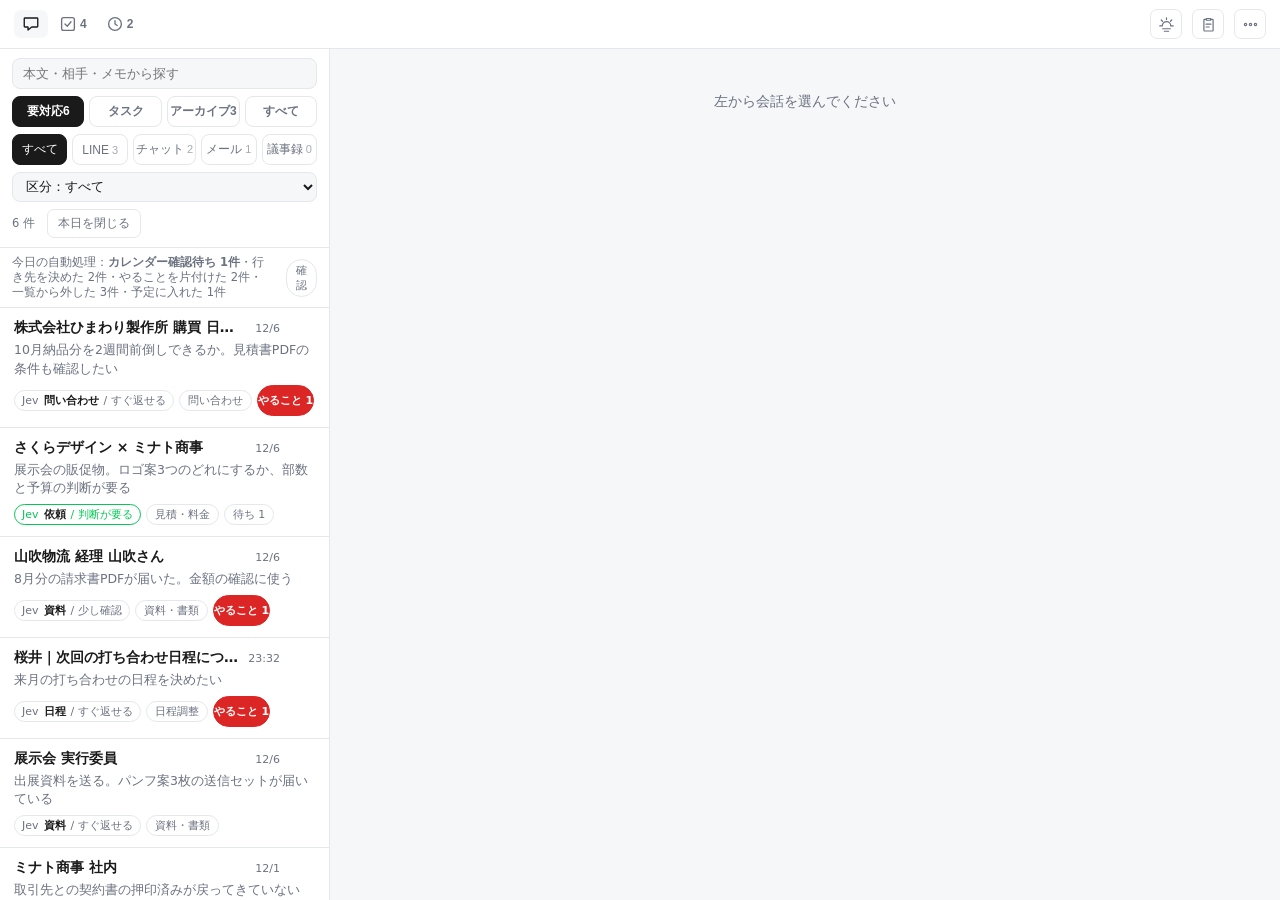
==== commit ec31ad04: "見本の受信箱に「朝の3問と今日の段取り」を載せる：お酒・寝た時間・頭の状態をボタンだけで聞き（昨夜の予定と最後の返信時刻から推定して先に選ぶ）、予定の空きに朝の5分・決める前の1分・仮眠15分を提案。" ====
--- a/demo/index.html
+++ b/demo/index.html
@@ -2982,7 +2982,9 @@
     ["weekly", "週次の見直し", "［やること］の［見直し］に、締切超過・長い相手待ち・保留・止まった要対応を並べる"],
     ["autoCalendar", "日程が決まったら聞く", "会話で日時が決まったら、カレンダーに入れるかをポップアップで聞く（相手は招待しない）"],
     ["autoDest", "行き先をAIが決める", "返信不要・自分がやる・振る・相手待ちは、AIが判断してそのまま片付ける。返信する・保留は人が決める。控えは「今日の自動処理」から取り消せる"],
-    ["aiPrep", "AIに準備させる", "会話の行き先に［日程の予定案］［催促の送信セット］を出す。登録・送信は人が押す"]
+    ["aiPrep", "AIに準備させる", "会話の行き先に［日程の予定案］［催促の送信セット］を出す。登録・送信は人が押す"],
+    ["morning", "朝の3問と今日の段取り", "朝いちばんに、寝た時間といまの頭の状態をボタンだけで聞き、今日の予定の空きに合わせて、大事な判断・瞑想・仮眠の時間を提案する。予定に入れるのは人が押したときだけ。答えは本人だけに残る"],
+    ["morningDrink", "朝の3問：昨夜のお酒も聞く", "切ると、寝た時間と頭の状態の2問になる（社員に配るときは切っておくのがおすすめ）"]
   ];
   $("#detail").innerHTML = '<div class="dhead"><b>機能</b></div><div id="msgs" style="display:block">'
     + '<p class="hint">使わない機能は切ると画面から消えます。送信は、どの設定でも必ず人が確認して押します。</p>'
@@ -3197,6 +3199,7 @@
     + '<span class="hint">30分は同じものを表示します。</span></div></div>';
 
   $("#msgs").innerHTML = h;
+  if (window.morningMount) morningMount($("#msgs"));
   $("#msgs").onclick = function (ev) {
     var b = ev.target.closest("[data-open]");
     if (b) { $("#tabInbox").click(); openThread(b.dataset.open); return; }
@@ -3547,5 +3550,6 @@
   openThread(state.current);
 }, 30000);
 </script>
+<script src="morning.js"></script>
 <script src="demo-view.js"></script>
 </body></html>
